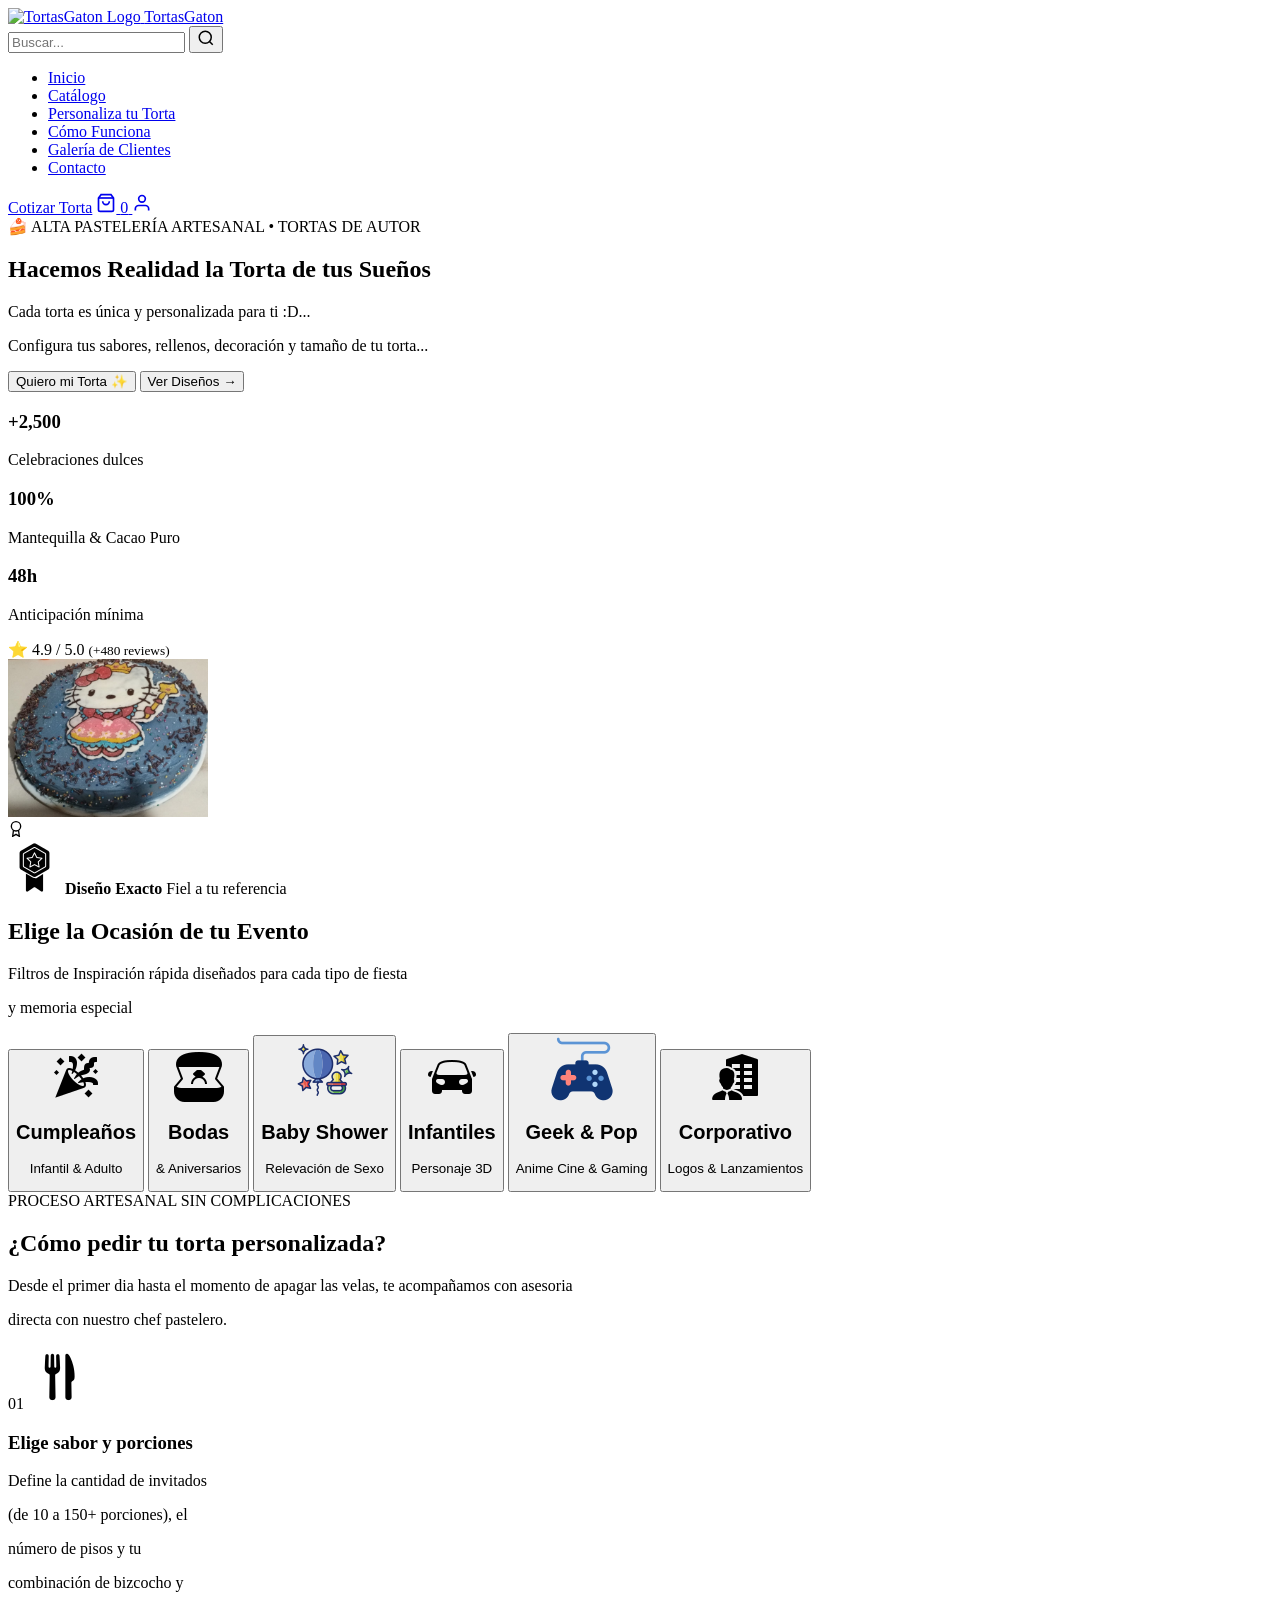
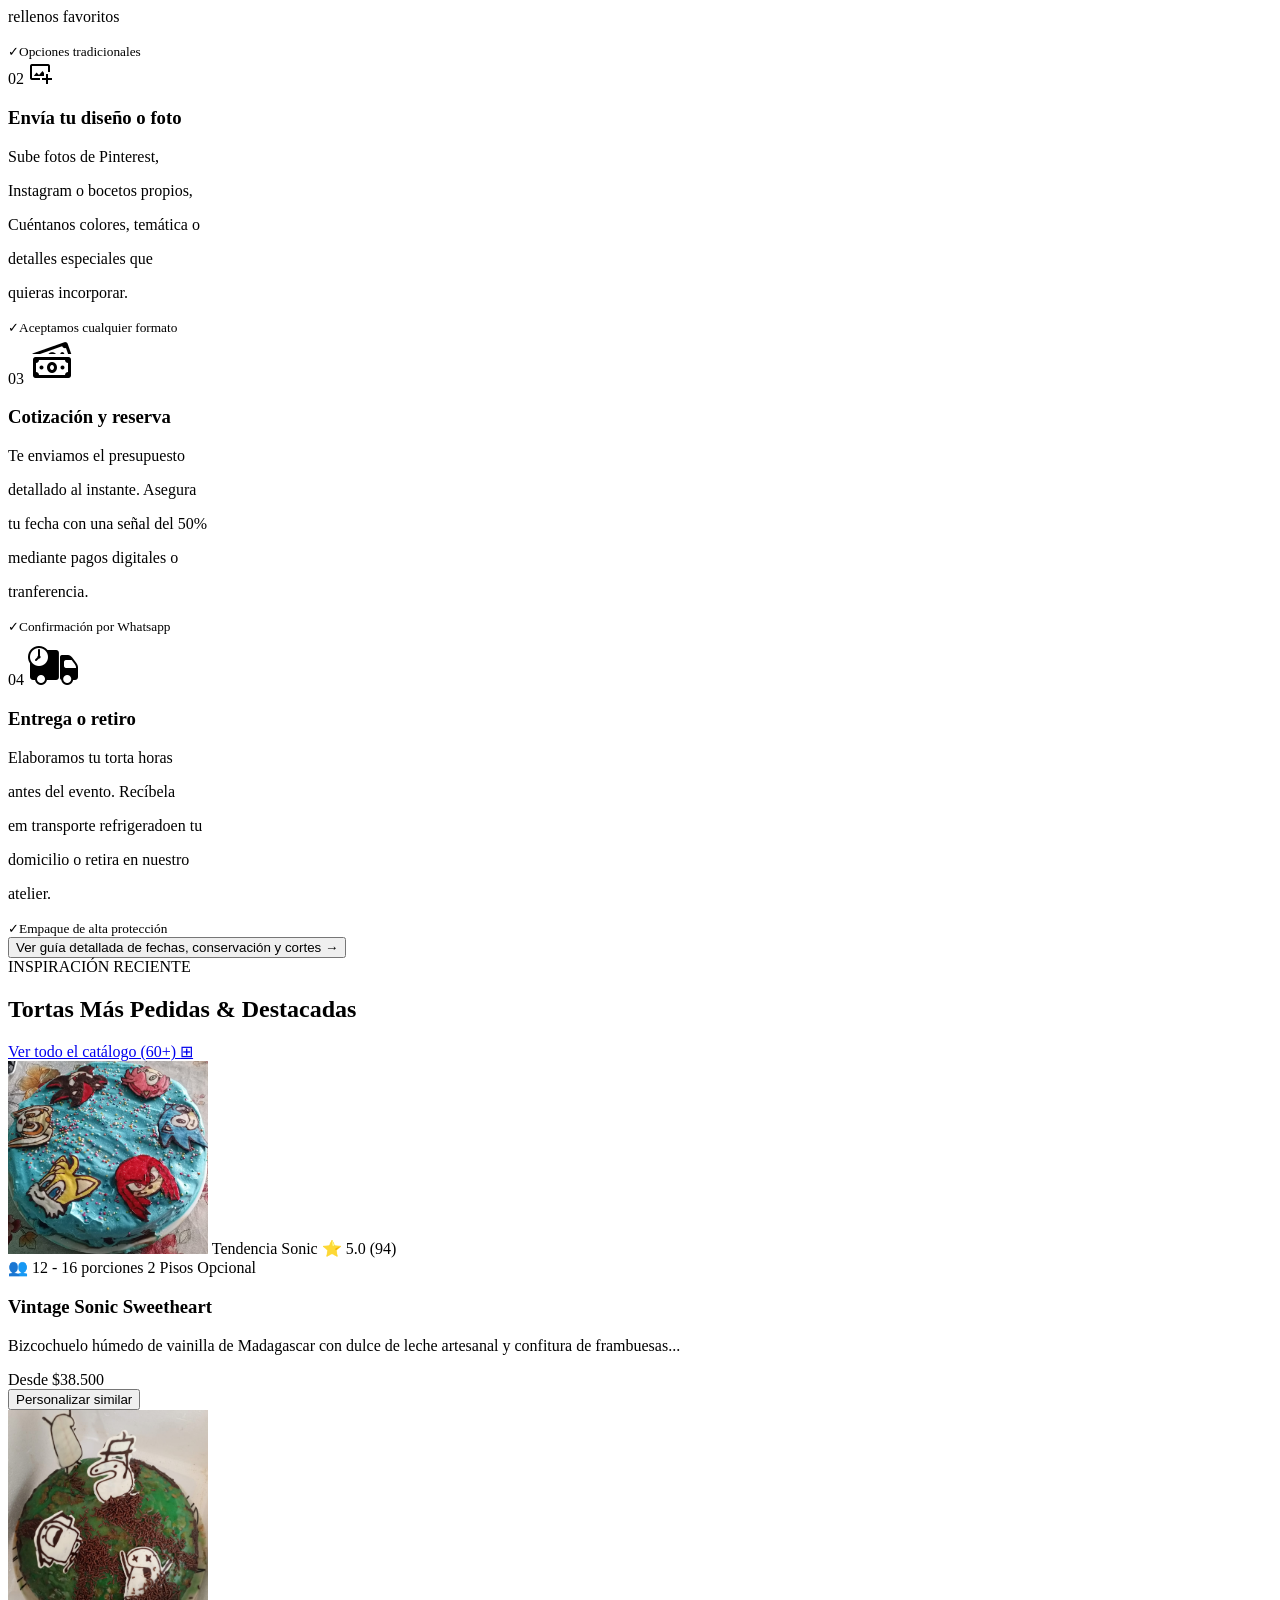
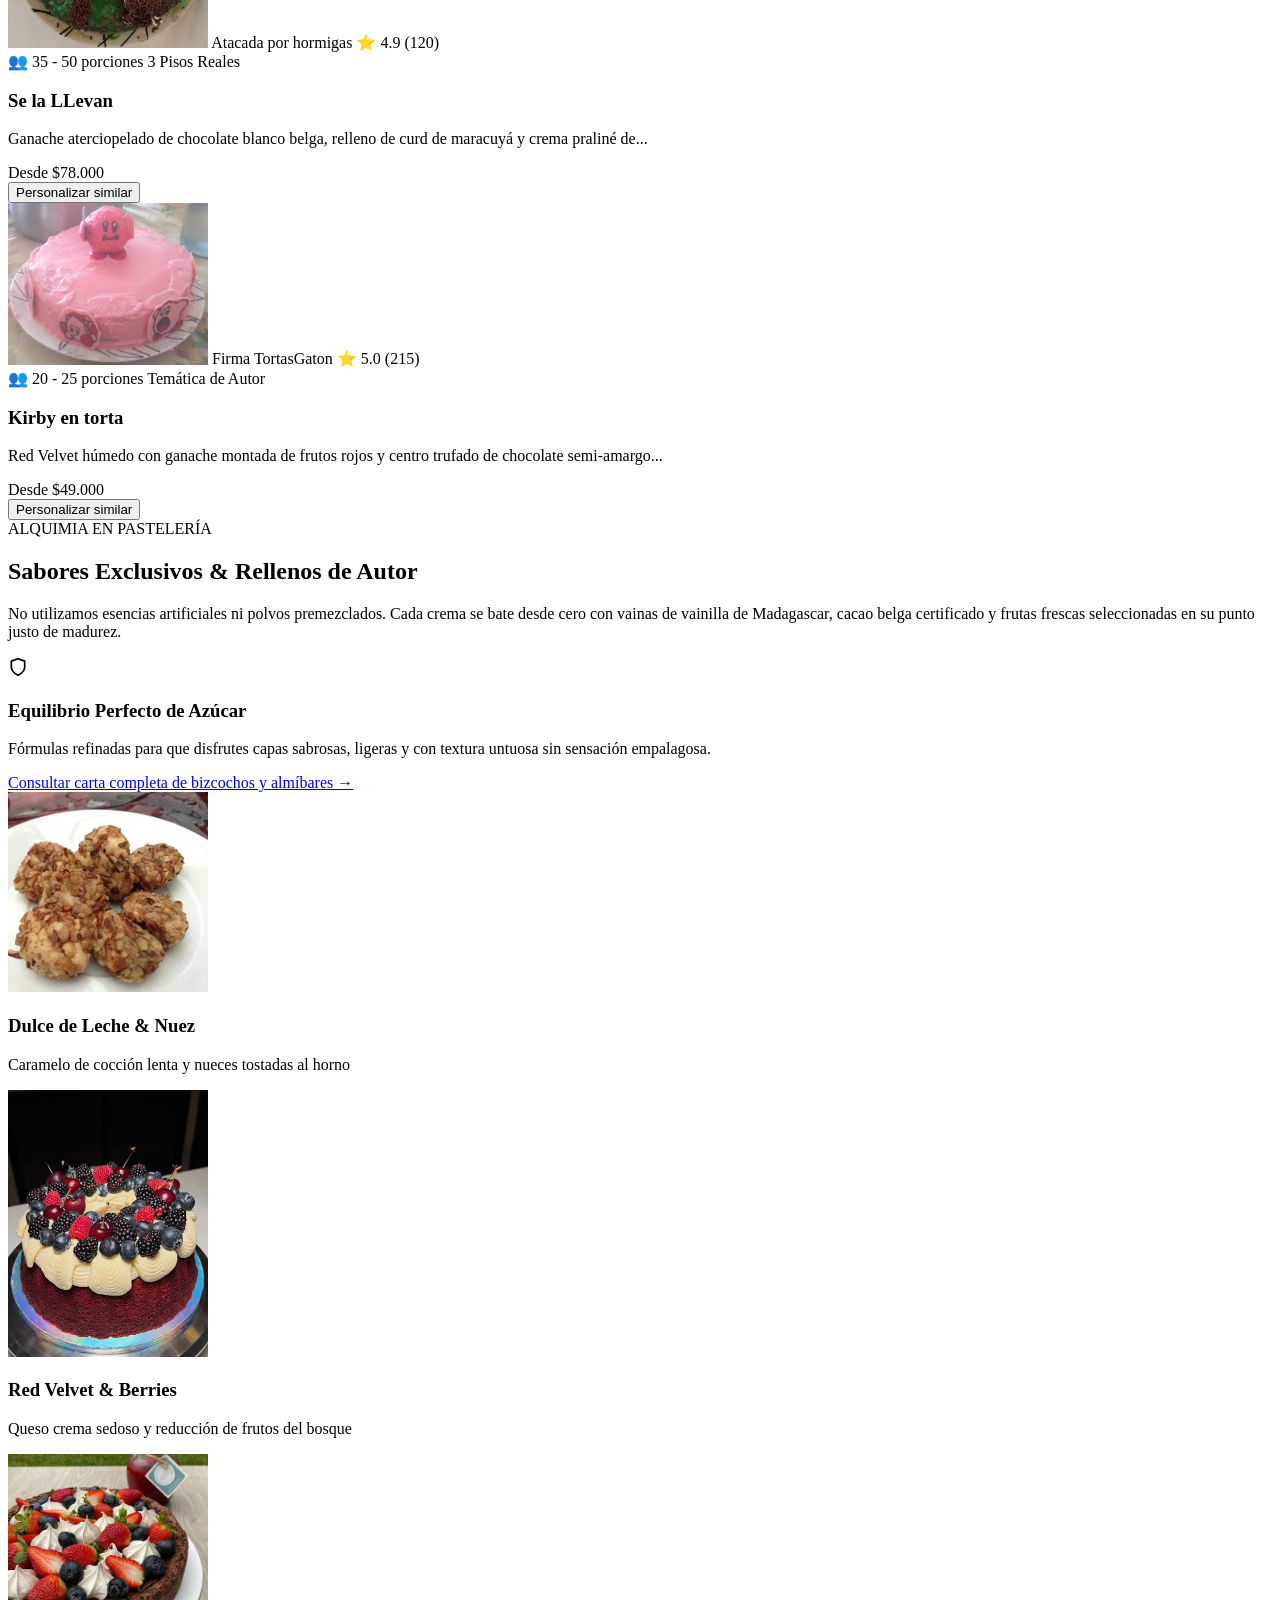
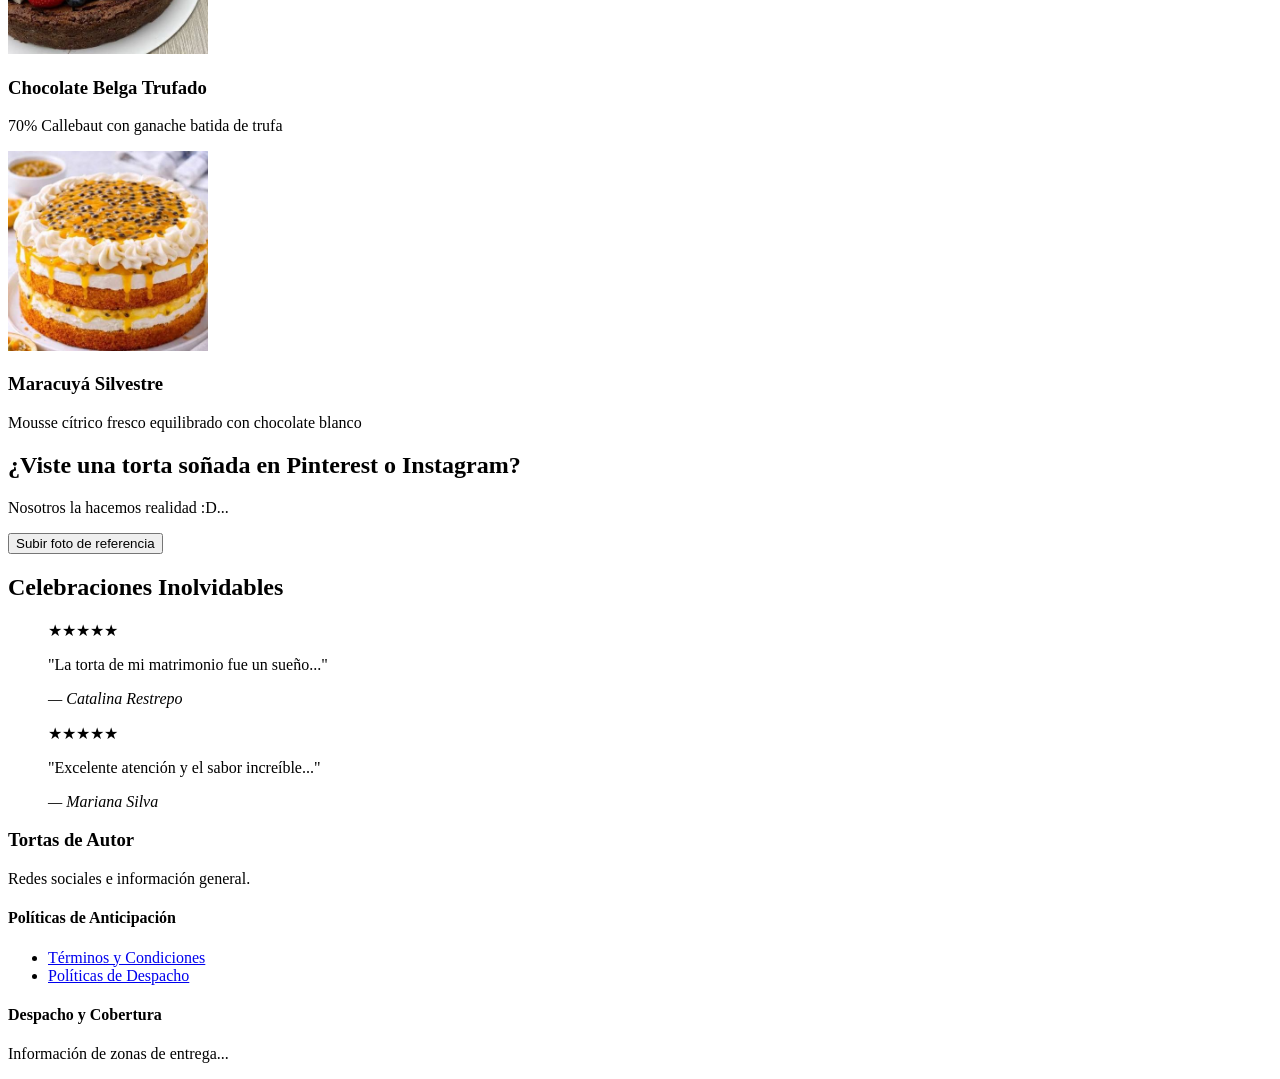
==== html-ccs/index.html @ 92a122ee "Creando carpeta src/assets/images/ y mover imagenes para React" ====
<!DOCTYPE html>
<html lang="es">
<head>
    <meta charset="UTF-8">
    <meta name="viewport" content="width=device-width">
    <title>Tortas de Autor - Landing Page</title>
</head>
<body>

   <!-- 1. BARRA DE NAVEGACIÓN PRINCIPAL -->
<header>
    <nav class="navbar">
        <!-- Logo con imagen y texto -->
        <a href="#" class="logo">
            <img src="logo.png" alt="TortasGaton Logo">
            <span>TortasGaton</span>
        </a>

        <!-- Botón/Campo de búsqueda -->
        <div class="nav-search">
            <form action="/buscar" method="GET">
                <input type="search" name="q" placeholder="Buscar..." aria-label="Buscar">
                <button type="submit" aria-label="Buscar">
                    <svg width="18" height="18" viewBox="0 0 24 24" fill="none" stroke="currentColor" stroke-width="2">
                        <circle cx="11" cy="11" r="8"></circle>
                        <line x1="21" y1="21" x2="16.65" y2="16.65"></line>
                    </svg>
                </button>
            </form>
        </div>

        <!-- Enlaces de navegación -->
        <ul class="nav-links">
            <li><a href="#inicio">Inicio</a></li>
            <li><a href="#catalogo">Catálogo</a></li>
            <li><a href="#Personaliza" class="btn-highlight">Personaliza tu Torta</a></li>
            <li><a href="#funciona">Cómo Funciona</a></li>
            <li><a href="#clientes">Galería de Clientes</a></li>
            <li><a href="#contacto">Contacto</a></li>
        </ul>

        <!-- Acciones a la derecha -->
        <div class="nav-actions">
            <a href="#cotizar" class="btn-primary">Cotizar Torta</a>
            
            <a href="#carrito" class="btn-icon cart-btn" aria-label="Carrito">
                <svg width="20" height="20" viewBox="0 0 24 24" fill="none" stroke="currentColor" stroke-width="2">
                    <path d="M6 2L3 6v14a2 2 0 0 0 2 2h14a2 2 0 0 0 2-2V6l-3-4z"></path>
                    <line x1="3" y1="6" x2="21" y2="6"></line>
                    <path d="M16 10a4 4 0 0 1-8 0"></path>
                </svg>
                <span class="badge">0</span>
            </a>

            <a href="#cuenta" class="btn-icon account-btn" aria-label="Cuenta">
                <svg width="20" height="20" viewBox="0 0 24 24" fill="none" stroke="currentColor" stroke-width="2">
                    <path d="M20 21v-2a4 4 0 0 0-4-4H8a4 4 0 0 0-4 4v2"></path>
                    <circle cx="12" cy="7" r="4"></circle>
                </svg>
            </a>
        </div>
    </nav>
</header>

    <main>
        <!-- 2. SECCIÓN HERO (Presentación principal) -->
        <section id="hero" class="hero-section">
            <div class="hero-content">
                <!-- Etiqueta superior opcional del diseño -->
                <div class="hero-badge">
                    <span>🍰 ALTA PASTELERÍA ARTESANAL • TORTAS DE AUTOR</span>
                </div>
                <h1>Hacemos Realidad la <span>Torta de tus Sueños</span></h1>
                <p>Cada torta es única y personalizada para ti :D...</p>
                <p>Configura tus sabores, rellenos, decoración y tamaño de tu torta...</p>
                <div class="hero-buttons">
                    <button class="btn-primary">Quiero mi Torta ✨</button>
                    <button class="btn-secondary">Ver Diseños →</button>
                </div>
                <div class="hero-stats">
                    <!-- Contenedores para las estadísticas (+3.5k, 100%, 15k) -->  
                    <div class="stat-item">
                        <h3>+2,500</h3>
                        <p>Celebraciones dulces</p>
                    </div>
                    <div class="stat-item">
                        <h3>100%</h3>
                        <p>Mantequilla & Cacao Puro</p>
                    </div>
                    <div class="stat-item">
                        <h3>48h</h3>
                        <p>Anticipación mínima</p>
                    </div>

                </div>
            </div>
            <div class="hero-image">
                <!-- Insignia flotante superior (Calificación) -->
                <div class="floating-badge badge-top">
                    <span>⭐ 4.9 / 5.0 <small>(+480 reviews)</small></span>
                </div>  
                <img src="../src/assets/images/Torta HelloKitty.jpeg" alt="Torta decorada" width="200">
            </div>
            <!-- Insignia flotante inferior -->
            <div class="floating-badge badge-bottom">
                <div class="badge-icon">
                    <svg width="16" height="16" viewBox="0 0 24 24" fill="none" stroke="currentColor" stroke-width="2">
                        <circle cx="12" cy="8" r="7"></circle>
                        <polyline points="8.21 13.89 7 23 12 20 17 23 15.79 13.88"></polyline>
                    </svg>
                </div>
                <div class="badge-text">
                    <img src="[data-uri]" alt="external-Star-Badge-awards-and-badges-vectorslab-glyph-vectorslab-4">
                    <strong>Diseño Exacto</strong>
                    <span>Fiel a tu referencia</span>
                </div>
            </div>
        </section>

        <!-- 3. SECCIÓN: SELECCIÓN DE OCASIÓN (Iconos/Categorías) -->
        <section id="ocasiones" class="grid-section">
            <h2>Elige la Ocasión de tu Evento</h2>
            <p> Filtros de Inspiración rápida diseñados para cada tipo de fiesta</p>
            <p> y memoria especial</p>
            <div class="categories-grid">
                <!-- Botones o tarjetas interactivas -->
                <button class="category-card">
                    <div class="icon-container">
                      <!-- Icono de confeti en SVG -->
                      <img src="[data-uri]" alt="confetti">
                    </div>
                    <h2 class="title">Cumpleaños</h2>
                    <p class="subtitle">Infantil & Adulto</p>
                </button>

                <button class="category-card">
                    <div class="icon-container">
                      <!-- Icono de anillo en SVG -->
                      <img src="[data-uri]" alt="engagement-ring">
                    </div>
                    <h2 class="title">Bodas</h2>
                    <p class="subtitle">& Aniversarios</p>
                </button>

                <button class="category-card">
                    <div class="icon-container">
                      <!-- Icono de Baby Shower en SVG -->
                   <img src="[data-uri]" alt="external-baby-shower-babies-and-maternity-flaticons-lineal-color-flat-icons">
                    </div>
                    <h2 class="title">Baby Shower</h2>
                    <p class="subtitle">Relevación de Sexo</p>
                </button>

                <button class="category-card">
                    <div class="icon-container">
                      <!-- Icono de Automovil en SVG -->
                      <img src="[data-uri]" alt="car">
                    </div>
                    <h2 class="title">Infantiles</h2>
                    <p class="subtitle">Personaje 3D</p>
                  </button>

                  <button class="category-card">
                    <div class="icon-container">
                      <!-- Icono de contral en SVG -->
                     <img src="[data-uri]" alt="external-game-pad-hotel-and-services-gradient-design-circle">
                    </div>
                    <h2 class="title">Geek & Pop</h2>
                    <p class="subtitle">Anime Cine & Gaming</p>
                  </button>
                  
                  <button class="category-card">
                    <div class="icon-container">
                      <!-- Icono de corporativo en SVG -->
                      <img src="[data-uri]" alt="permanent-job">
                    </div>
                    <h2 class="title">Corporativo</h2>
                    <p class="subtitle">Logos & Lanzamientos</p>
                  </button>
            </div>
        </section>

        <!-- 4. SECCIÓN: PASOS / PROCESO DE COMPRA -->
        <section id="proceso" class="steps-section">
            <header>
                <span class="subtitle">PROCESO ARTESANAL SIN COMPLICACIONES</span>
                <h2>¿Cómo pedir tu torta personalizada?</h2>
                <p> Desde el primer dia hasta el momento de apagar las velas, te acompañamos con asesoria </p>
                <p> directa con nuestro chef pastelero.</p>
            </header>
            
            <div class="steps-container">
                <article class="step-card">
                    <span>01</span>
                    <img src="[data-uri]" alt="cutlery">
                    <h3>Elige sabor y porciones</h3>
                    <p>Define la cantidad de invitados</p>
                    <p>(de 10 a 150+ porciones), el</p>
                    <p>número de pisos y tu</p>
                    <p>combinación de bizcocho y</p>
                    <p>rellenos favoritos</p>
                    <footer> <small>✓Opciones tradicionales</small>  </footer>

                </article>
                    <article class="step-card">
                        <span>02</span>
                        <img src="[data-uri]" alt="add-image">
                        <h3>Envía tu diseño o foto</h3>
                        <p>Sube fotos de Pinterest,</p>
                        <p>Instagram o bocetos propios,</p>
                        <p>Cuéntanos colores, temática o</p>
                        <p>detalles especiales que</p>
                        <p>quieras incorporar.</p>
                        <footer> <small>✓Aceptamos cualquier formato</small>  </footer>
                    </article>
                </article>
                <article class="step-card">
                    <span>03</span>
                    <img src="[data-uri]" alt="banknotes">
                    <h3>Cotización y reserva</h3>
                    <p>Te enviamos el presupuesto</p>
                    <p>detallado al instante. Asegura</p>
                    <p>tu fecha con una señal del 50%</p>
                    <p>mediante pagos digitales o</p>
                    <p>tranferencia.</p>
                    <footer> <small>✓Confirmación por Whatsapp</small>  </footer>
                </article>
                <article class="step-card">
                    <span>04</span>
                    <img src="[data-uri]" alt="deliver-food">
                    <h3>Entrega o retiro</h3>
                    <p>Elaboramos tu torta horas</p>
                    <p>antes del evento. Recíbela</p>
                    <p>em transporte refrigeradoen tu</p>
                    <p> domicilio o retira en nuestro </p>
                    <p>atelier.</p>
                    <footer> <small>✓Empaque de alta protección</small>  </footer>
                </article>
            </div>
        </section>
        <footer><button class="btn-secondary">Ver guía detallada de fechas, conservación y cortes →</button> </footer>
        <!-- 5. SECCIÓN: PRODUCTOS DESTACADOS (Catálogo de Tortas) -->
<section id="destacados" class="products-section">
    <div class="section-header">
        <div>
            <span class="subtitle">INSPIRACIÓN RECIENTE</span>
            <h2>Tortas Más Pedidas & Destacadas</h2>
        </div>
        <a href="#catalogo" class="btn-secondary-link">Ver todo el catálogo (60+) <span>⊞</span></a>
    </div>

    <div class="products-grid">
        <!-- Tarjeta de Producto 1 -->
        <article class="product-card">
            <div class="product-image-container">
                <img src="../src/assets/images/Torta Sonic.jpeg" alt="Sonic torta" width="200">
                <span class="tag-badge">Tendencia Sonic</span>
                <span class="rating-badge">⭐ 5.0 (94)</span>
            </div>
            
            <div class="product-info">
                <div class="product-meta">
                    <span class="portions">👥 12 - 16 porciones</span>
                    <span class="feature">2 Pisos Opcional</span>
                </div>
                
                <h3>Vintage Sonic Sweetheart</h3>
                <p>Bizcochuelo húmedo de vainilla de Madagascar con dulce de leche artesanal y confitura de frambuesas...</p>
                
                <div class="product-footer">
                    <div class="price-box">
                        <span class="price-label">Desde</span>
                        <span class="price-amount">$38.500</span>
                    </div>
                    <button class="btn-product">Personalizar similar</button>
                </div>
            </div>
        </article>

        <!-- Tarjeta de Producto 2 -->
        <article class="product-card">
            <div class="product-image-container">
                <img src="../src/assets/images/Tortahormiga.jpeg" alt="Hormiga torta " width="200">
                <span class="tag-badge">Atacada por hormigas</span>
                <span class="rating-badge">⭐ 4.9 (120)</span>
            </div>
            
            <div class="product-info">
                <div class="product-meta">
                    <span class="portions">👥 35 - 50 porciones</span>
                    <span class="feature">3 Pisos Reales</span>
                </div>
                
                <h3>Se la LLevan</h3>
                <p>Ganache aterciopelado de chocolate blanco belga, relleno de curd de maracuyá y crema praliné de...</p>
                
                <div class="product-footer">
                    <div class="price-box">
                        <span class="price-label">Desde</span>
                        <span class="price-amount">$78.000</span>
                    </div>
                    <button class="btn-product">Personalizar similar</button>
                </div>
            </div>
        </article>

        <!-- Tarjeta de Producto 3 -->
        <article class="product-card">
            <div class="product-image-container">
                <img src="../src/assets/images/Torta Kirby.jpeg" alt="Kirby torta" width="200">
                <span class="tag-badge brand-tag">Firma TortasGaton</span>
                <span class="rating-badge">⭐ 5.0 (215)</span>
            </div>
            
            <div class="product-info">
                <div class="product-meta">
                    <span class="portions">👥 20 - 25 porciones</span>
                    <span class="feature">Temática de Autor</span>
                </div>
                
                <h3>Kirby en torta</h3>
                <p>Red Velvet húmedo con ganache montada de frutos rojos y centro trufado de chocolate semi-amargo...</p>
                
                <div class="product-footer">
                    <div class="price-box">
                        <span class="price-label">Desde</span>
                        <span class="price-amount">$49.000</span>
                    </div>
                    <button class="btn-product">Personalizar similar</button>
                </div>
            </div>
        </article>
    </div>
</section>

       <!-- 6. SECCIÓN: SABORES Y RELLENOS -->
    <section id="sabores" class="flavors-section">
        <div class="flavors-container">
            <!-- Columna Izquierda: Información y destacados -->
            <div class="flavors-info">
                <span class="subtitle">ALQUIMIA EN PASTELERÍA</span>
                <h2>Sabores Exclusivos & Rellenos de Autor</h2>
                
                <p>No utilizamos esencias artificiales ni polvos premezclados. Cada crema se bate desde cero con vainas de vainilla de Madagascar, cacao belga certificado y frutas frescas seleccionadas en su punto justo de madurez.</p>
                
                <!-- Caja destacada de Equilibrio -->
                <div class="flavor-feature-box">
                    <div class="feature-icon">
                        <svg width="20" height="20" viewBox="0 0 24 24" fill="none" stroke="currentColor" stroke-width="2">
                            <path d="M12 22s8-4 8-10V5l-8-3-8 3v7c0 6 8 10 8 10z"></path>
                            polyline points="9 12 11 14 15 10"></polyline>
                        </svg>
                    </div>
                    <div class="feature-text">
                        <h3>Equilibrio Perfecto de Azúcar</h3>
                        <p>Fórmulas refinadas para que disfrutes capas sabrosas, ligeras y con textura untuosa sin sensación empalagosa.</p>
                    </div>
                </div>

                <a href="#carta-completa" class="flavors-link">Consultar carta completa de bizcochos y almíbares &rarr;</a>
            </div>

            <!-- Columna Derecha: Cuadrícula de Sabores -->
            <div class="flavors-grid">
                <!-- Sabor 1 -->
                <article class="flavor-card">
                    <div class="flavor-img">
                        <img src="../src/assets/images/Dulce Leche y nuez.webp" alt="Dulce de Leche & Nuez" width="200">
                    </div>
                    <div class="flavor-details">
                        <h3>Dulce de Leche & Nuez</h3>
                        <p>Caramelo de cocción lenta y nueces tostadas al horno</p>
                    </div>
                </article>

                <!-- Sabor 2 -->
                <article class="flavor-card">
                    <div class="flavor-img">
                        <img src="../src/assets/images/Red velvet & Berries.jpg" alt="Red Velvet & Berries" width="200">
                    </div>
                    <div class="flavor-details">
                        <h3>Red Velvet & Berries</h3>
                        <p>Queso crema sedoso y reducción de frutos del bosque</p>
                    </div>
                </article>

                <!-- Sabor 3 -->
                <article class="flavor-card">
                    <div class="flavor-img">
                        <img src="../src/assets/images/Chocolate Belga Trufado.jpg" alt="Chocolate Belga Trufado" width="200">
                    </div>
                    <div class="flavor-details">
                        <h3>Chocolate Belga Trufado</h3>
                        <p>70% Callebaut con ganache batida de trufa</p>
                    </div>
                </article>

                <!-- Sabor 4 -->
                <article class="flavor-card">
                    <div class="flavor-img">
                        <img src="../src/assets/images/Maracuyá Silvestre.jpg" alt="Maracuyá Silvestre" width="200">
                    </div>
                    <div class="flavor-details">
                        <h3>Maracuyá Silvestre</h3>
                        <p>Mousse cítrico fresco equilibrado con chocolate blanco</p>
                    </div>
                </article>
            </div>
        </div>
    </section>

        <!-- 7. SECCIÓN DE INSPIRACIÓN (Banner Pinterest/Instagram) -->
        <section id="inspiracion" class="banner-inspiration">
            <div class="banner-content">
                <h2>¿Viste una torta soñada en Pinterest o Instagram?</h2>
                <p>Nosotros la hacemos realidad :D...</p>
                <button class="btn-upload">Subir foto de referencia</button>
            </div>
        </section>

        <!-- 8. SECCIÓN: TESTIMONIOS (Reseñas de Clientes) -->
        <section id="testimonios" class="testimonials-section">
            <h2>Celebraciones Inolvidables</h2>
            <div class="testimonials-container">
                <!-- Reseña 1 -->
                <blockquote class="testimonial-card">
                    <div class="rating">★★★★★</div>
                    <p>"La torta de mi matrimonio fue un sueño..."</p>
                    <cite>— Catalina Restrepo</cite>
                </blockquote>
                <!-- Reseña 2 -->
                <blockquote class="testimonial-card">
                    <div class="rating">★★★★★</div>
                    <p>"Excelente atención y el sabor increíble..."</p>
                    <cite>— Mariana Silva</cite>
                </blockquote>
            </div>
        </section>
    </main>

    <!-- 9. PIE DE PÁGINA (Footer) -->
    <footer>
        <div class="footer-container">
            <div class="footer-brand">
                <h3>Tortas de Autor</h3>
                <p>Redes sociales e información general.</p>
            </div>
            <div class="footer-links">
                <h4>Políticas de Anticipación</h4>
                <ul>
                    <li><a href="#">Términos y Condiciones</a></li>
                    <li><a href="#">Políticas de Despacho</a></li>
                </ul>
            </div>
            <div class="footer-info">
                <h4>Despacho y Cobertura</h4>
                <p>Información de zonas de entrega...</p>
            </div>
        </div>
    </footer>

</body>
</html>
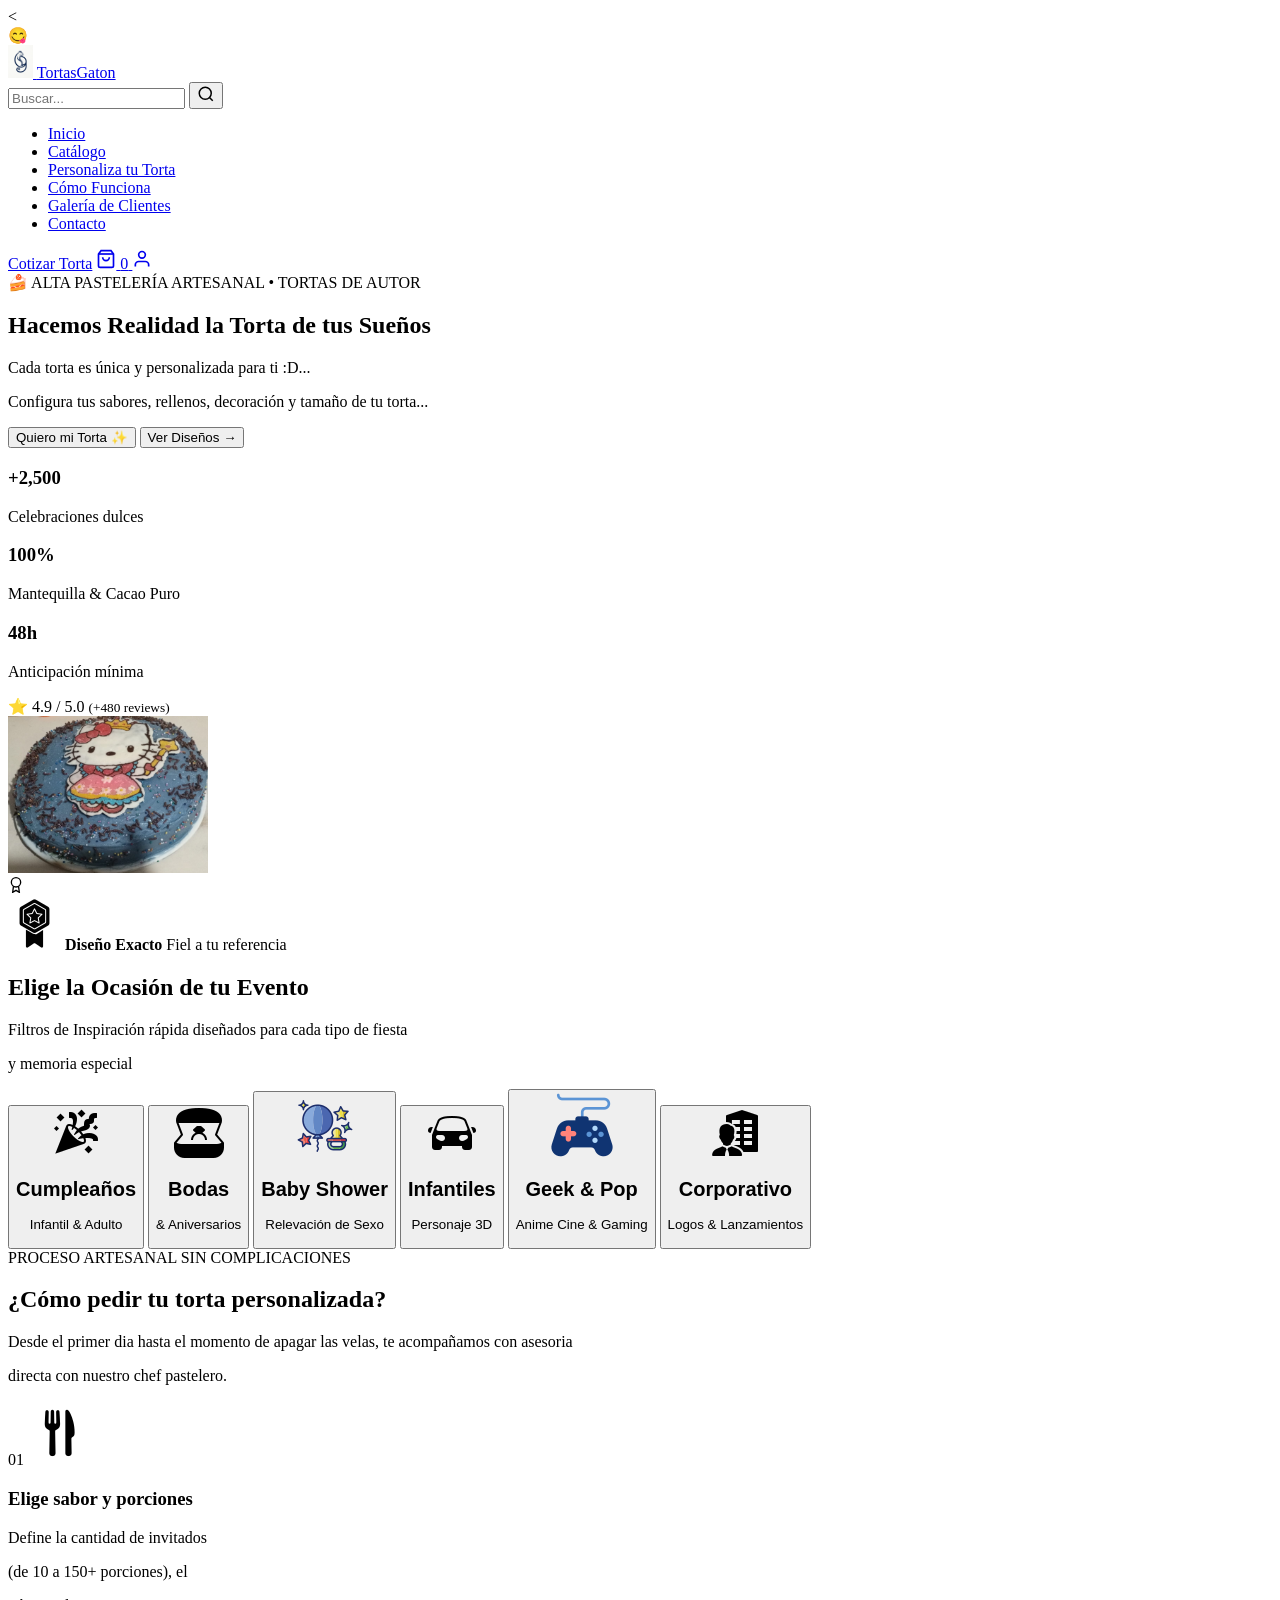
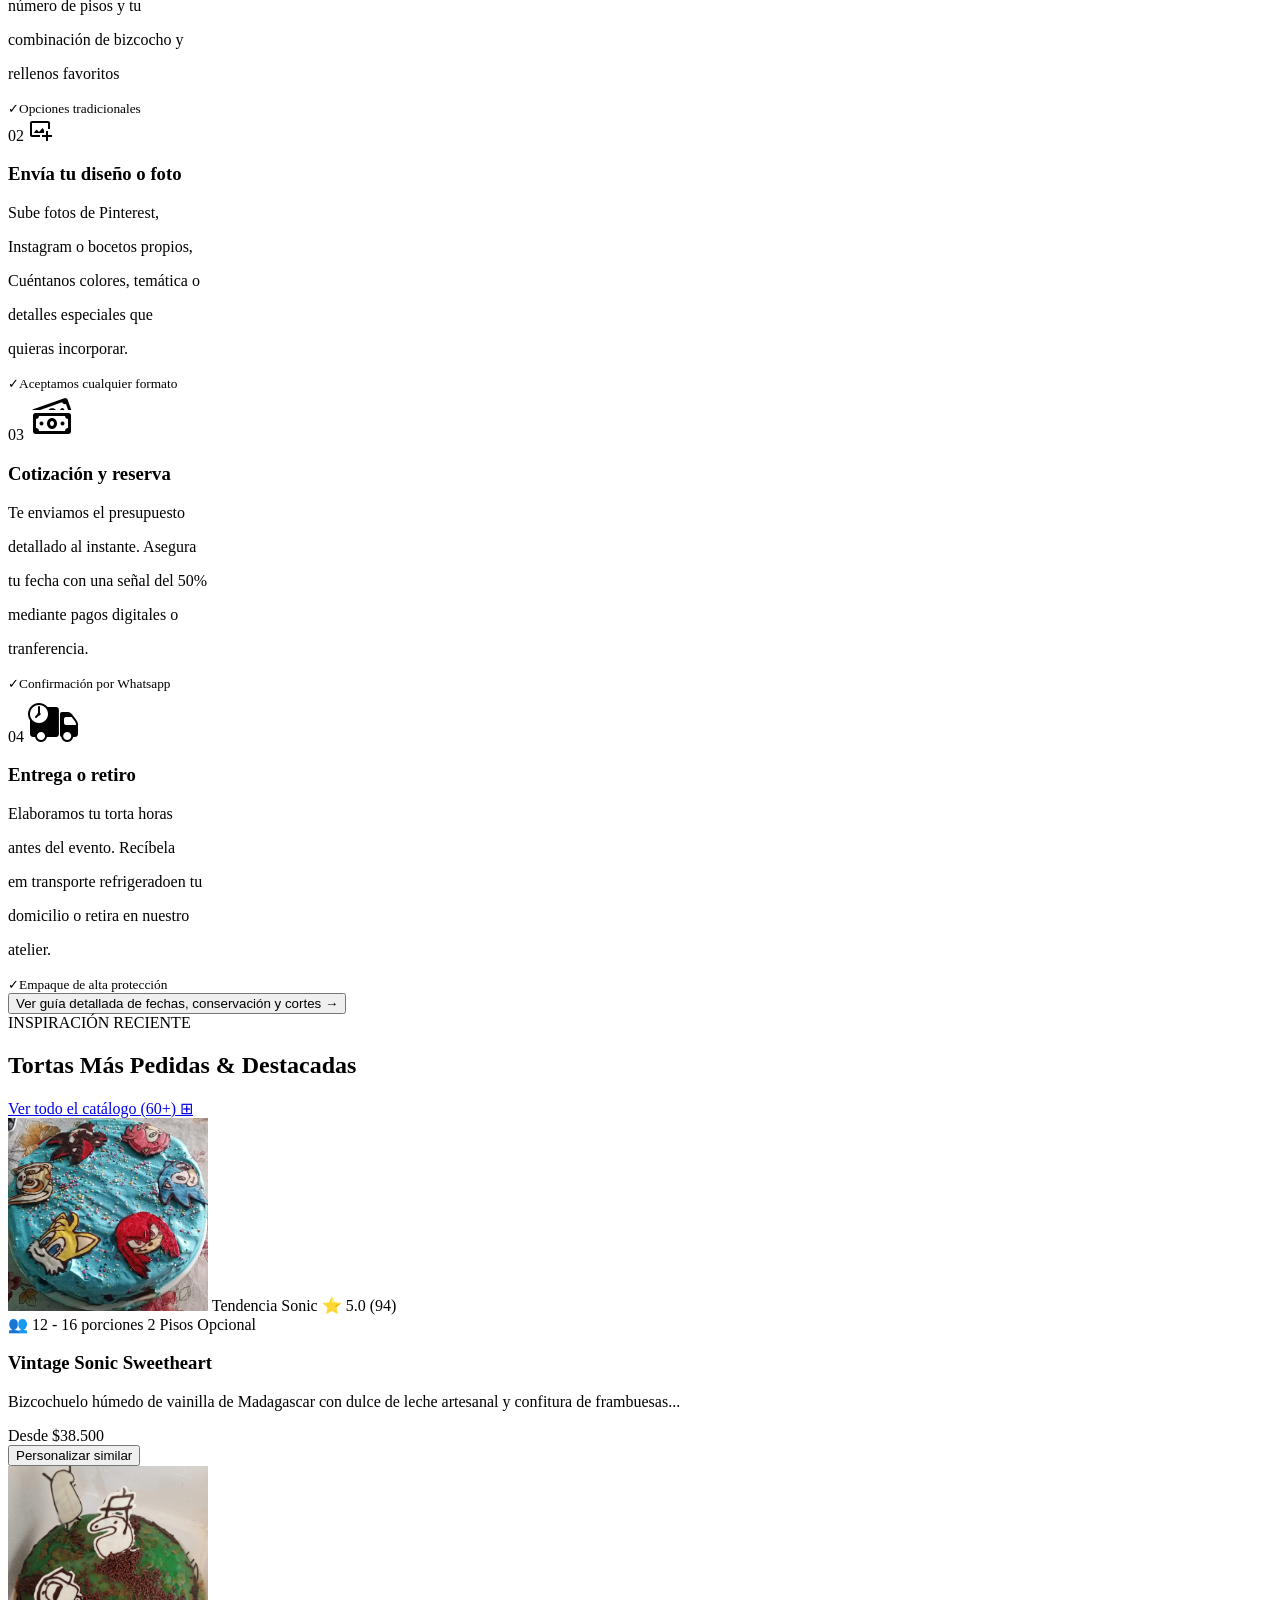
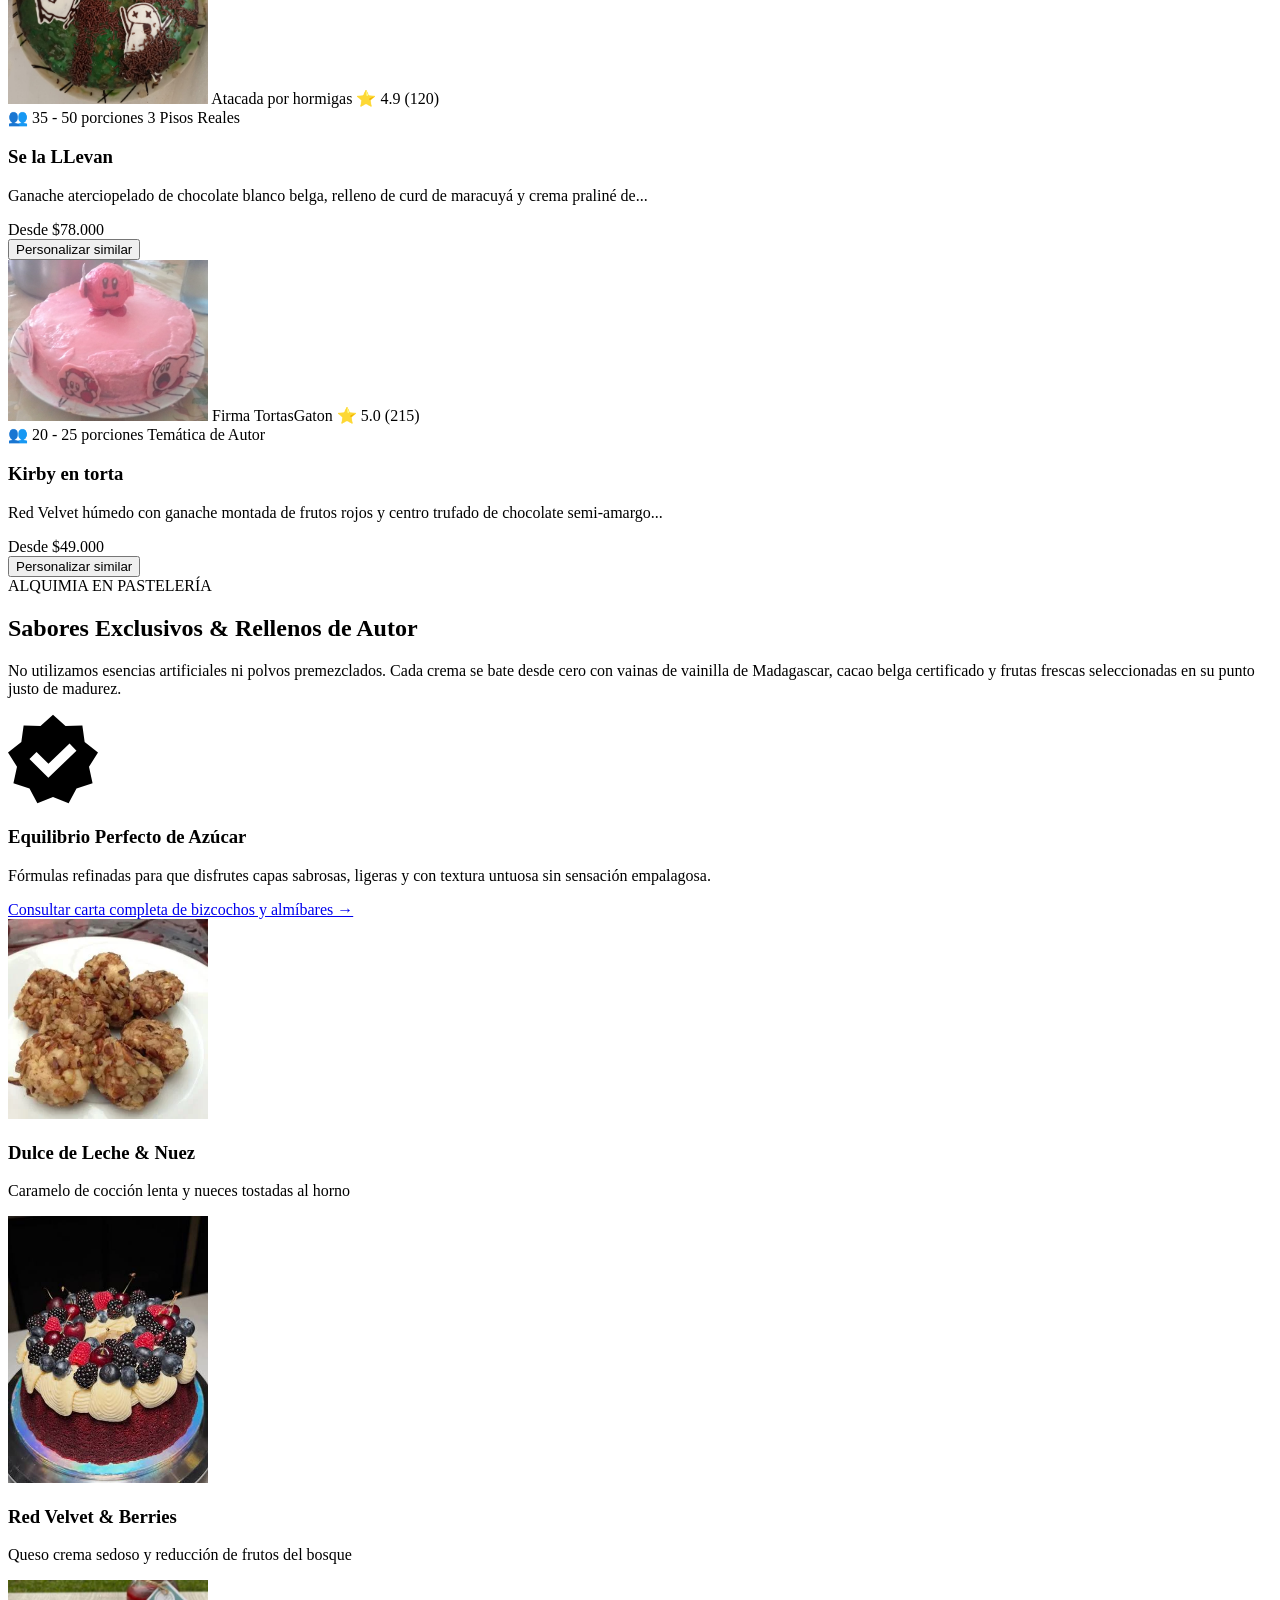
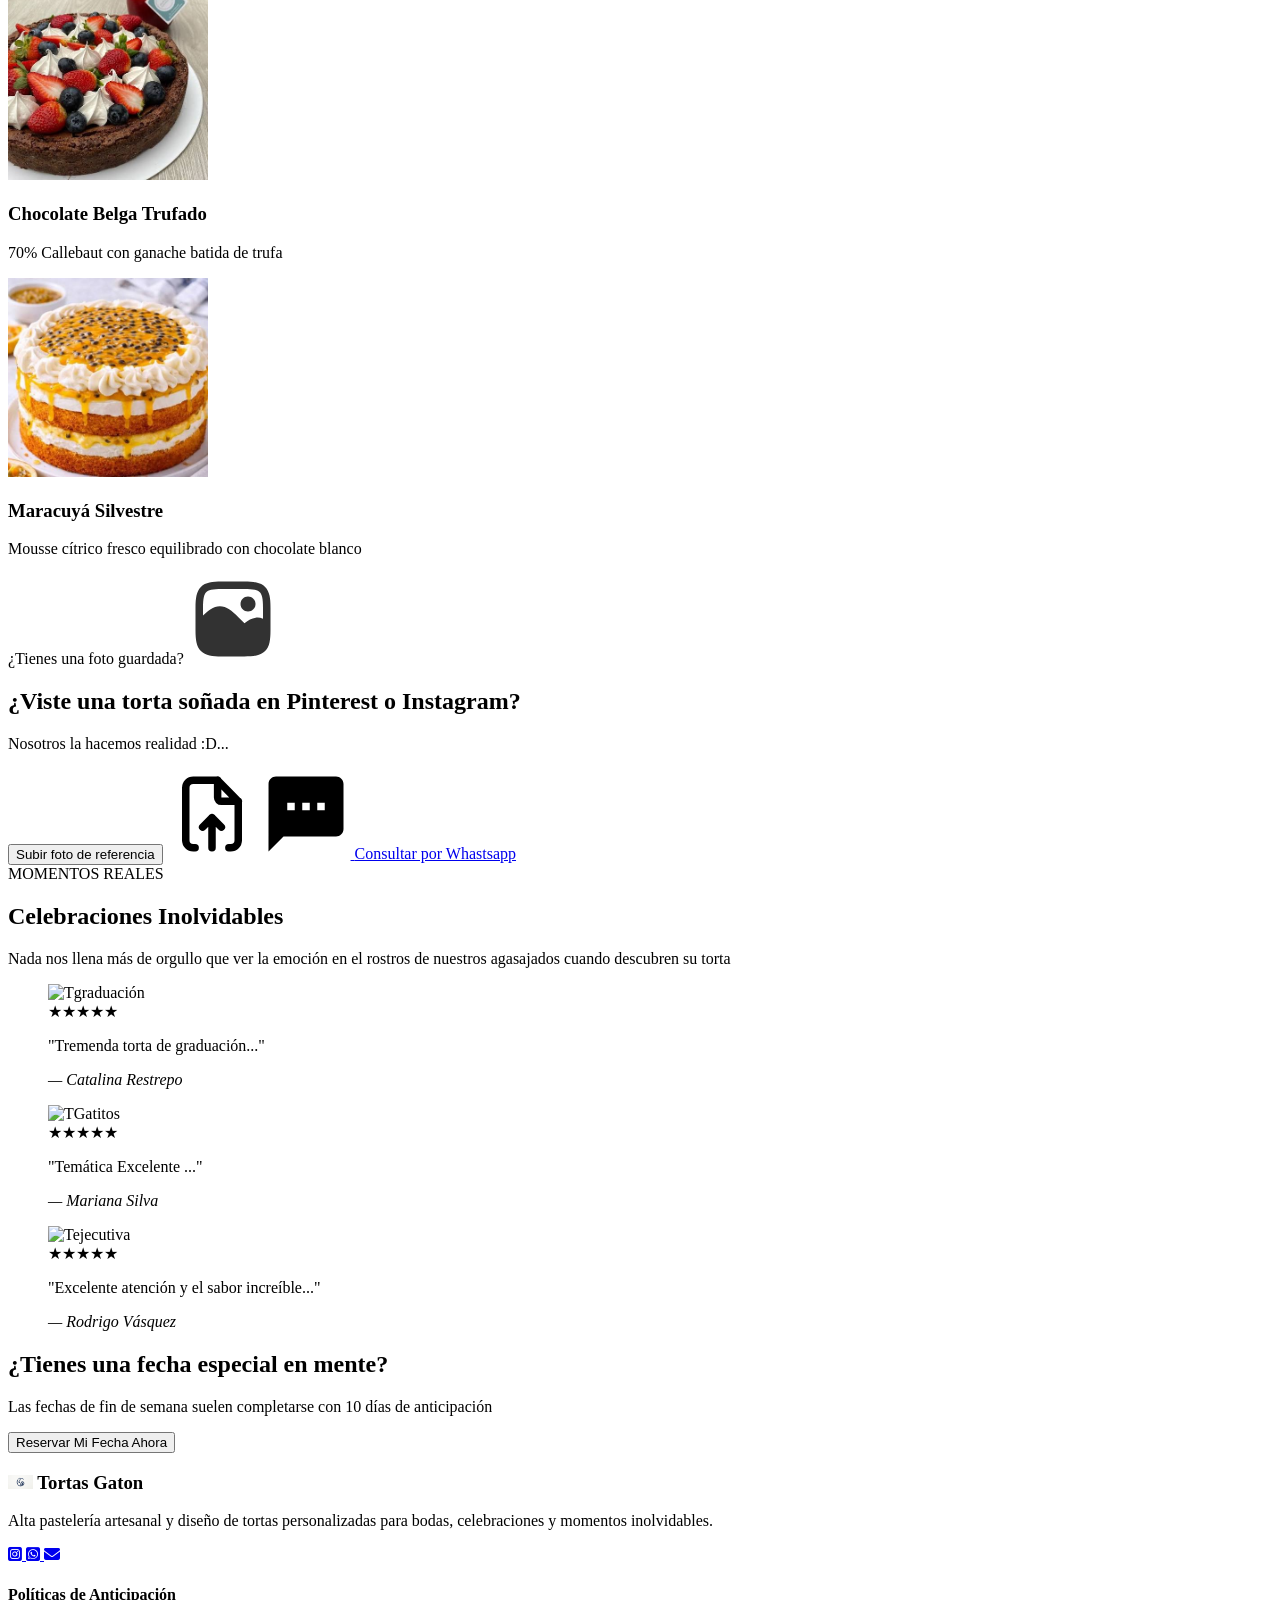
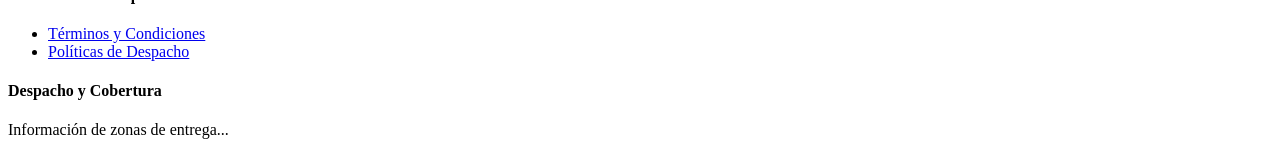
==== commit dc7a5d17: "Add Tortas Gaton branding and testimonials Se añade el logotipo y las imágenes de pasteles, actualiz" ====
--- a/html-ccs/index.html
+++ b/html-ccs/index.html
@@ -1,18 +1,29 @@
 <!DOCTYPE html>
 <html lang="es">
 <head>
+    <title>Tortas Gaton</title>
+    <link rel="icon" type="image/png" href="../src/assets/images/Logo Gaton V2.png">
     <meta charset="UTF-8">
     <meta name="viewport" content="width=device-width">
-    <title>Tortas de Autor - Landing Page</title>
+    <meta name="robots" content="index, follow">
+    <meta name= "theme-color" content="#09f">
+    <meta name="description" content="La Torta que quieras te la tengo y si no te la fabrico 😋">
+    <!-- Inicio OPEN GRAPH -->
+
+
+    <!-- Fin OPEN GRAPH -->
+    <!-- Inicio iconos del footer -->
+    <<link rel="stylesheet" href="https://cdnjs.cloudflare.com/ajax/libs/font-awesome/6.5.2/css/all.min.css" />
+    <!-- Fin iconos del footer -->
 </head>
 <body>
 
    <!-- 1. BARRA DE NAVEGACIÓN PRINCIPAL -->
-<header>
+<header>😋
     <nav class="navbar">
         <!-- Logo con imagen y texto -->
         <a href="#" class="logo">
-            <img src="logo.png" alt="TortasGaton Logo">
+            <img src="../src/assets/images/Logo Gaton V1.png" alt="TortasGaton Logo" width="25">
             <span>TortasGaton</span>
         </a>
 
@@ -346,15 +357,13 @@
                 <!-- Caja destacada de Equilibrio -->
                 <div class="flavor-feature-box">
                     <div class="feature-icon">
-                        <svg width="20" height="20" viewBox="0 0 24 24" fill="none" stroke="currentColor" stroke-width="2">
-                            <path d="M12 22s8-4 8-10V5l-8-3-8 3v7c0 6 8 10 8 10z"></path>
-                            polyline points="9 12 11 14 15 10"></polyline>
-                        </svg>
+                       <svg fill="#000000" width="90px" height="90px" viewBox="0 0 1920 1920" xmlns="http://www.w3.org/2000/svg"><g id="SVGRepo_bgCarrier" stroke-width="0"></g><g id="SVGRepo_tracerCarrier" stroke-linecap="round" stroke-linejoin="round"></g><g id="SVGRepo_iconCarrier"> <path d="M960 15 693.227 257.027 333.44 243.053 284.693 599.96 0 820.547l192 304.64-76.267 352 342.934 109.973 167.893 318.613L960 1769.56l333.44 136.213 167.893-318.613 342.934-109.973-76.267-352 192-304.64-284.693-220.587-48.747-356.907-359.893 13.974L960 15Zm352.747 616.427 147.84 153.813-600 577.28-402.774-402.773L608.64 808.92l254.933 254.827 449.174-432.32Z" fill-rule="evenodd"></path> </g></svg>
                     </div>
                     <div class="feature-text">
                         <h3>Equilibrio Perfecto de Azúcar</h3>
                         <p>Fórmulas refinadas para que disfrutes capas sabrosas, ligeras y con textura untuosa sin sensación empalagosa.</p>
                     </div>
+
                 </div>
 
                 <a href="#carta-completa" class="flavors-link">Consultar carta completa de bizcochos y almíbares &rarr;</a>
@@ -412,38 +421,83 @@
         <!-- 7. SECCIÓN DE INSPIRACIÓN (Banner Pinterest/Instagram) -->
         <section id="inspiracion" class="banner-inspiration">
             <div class="banner-content">
+                <span class="tag-badge brand-tag">¿Tienes una foto guardada?
+                    <svg width="90px" height="90px" viewBox="0 0 24 24" fill="none" xmlns="http://www.w3.org/2000/svg"><g id="SVGRepo_bgCarrier" stroke-width="0"></g><g id="SVGRepo_tracerCarrier" stroke-linecap="round" stroke-linejoin="round"></g><g id="SVGRepo_iconCarrier"> <rect width="24" height="24" fill="white"></rect> <path fill-rule="evenodd" clip-rule="evenodd" d="M22 13.6477V8.976C22 7.72287 21.9342 6.64762 21.7345 5.74915C21.5323 4.83933 21.1798 4.05065 20.5646 3.43543C19.9494 2.82021 19.1607 2.46772 18.2508 2.26552C17.3524 2.06584 16.2771 2 15.024 2H8.976C7.72287 2 6.64762 2.06584 5.74915 2.26552C4.83933 2.46772 4.05065 2.82021 3.43543 3.43543C2.82021 4.05065 2.46772 4.83933 2.26552 5.74915C2.06584 6.64762 2 7.72287 2 8.976V15.024C2 16.2771 2.06584 17.3524 2.26552 18.2508C2.46772 19.1607 2.82021 19.9494 3.43543 20.5646C4.05065 21.1798 4.83933 21.5323 5.74915 21.7345C6.64762 21.9342 7.72287 22 8.976 22H15.024C16.2771 22 17.3524 21.9342 18.2508 21.7345C19.1607 21.5323 19.9494 21.1798 20.5646 20.5646C21.1798 19.9494 21.5323 19.1607 21.7345 18.2508C21.9342 17.3524 22 16.2771 22 15.024V13.6942C22.0004 13.6787 22.0004 13.6632 22 13.6477ZM4.21788 6.18305C4.066 6.86645 4 7.76851 4 8.976V11.096C4.71987 10.4038 5.39001 9.83748 6.03895 9.42453C6.82527 8.92417 7.6322 8.61574 8.50225 8.61574C9.3723 8.61574 10.1792 8.92417 10.9656 9.42453C11.7421 9.91865 12.5489 10.6324 13.435 11.5185L15.0603 13.1438C16.0436 12.3332 17.0078 11.7735 18.0456 11.6442C18.7292 11.559 19.3739 11.6673 20 11.9198V8.976C20 7.76851 19.934 6.86645 19.7821 6.18305C19.6328 5.51101 19.414 5.11327 19.1504 4.84964C18.8867 4.58602 18.489 4.36724 17.8169 4.21788C17.1336 4.066 16.2315 4 15.024 4H8.976C7.76851 4 6.86645 4.066 6.18305 4.21788C5.51101 4.36724 5.11327 4.58602 4.84964 4.84964C4.58602 5.11327 4.36724 5.51101 4.21788 6.18305Z" fill="#323232"></path> <path fill-rule="evenodd" clip-rule="evenodd" d="M14 8C14 6.89543 14.8954 6 16 6C17.1046 6 18 6.89543 18 8C18 9.10457 17.1046 10 16 10C14.8954 10 14 9.10457 14 8Z" fill="#323232"></path> </g></svg>
+                </span>
                 <h2>¿Viste una torta soñada en Pinterest o Instagram?</h2>
                 <p>Nosotros la hacemos realidad :D...</p>
-                <button class="btn-upload">Subir foto de referencia</button>
+
+
+                <button class="btn-upload"> Subir foto de referencia</button>
+                <svg width="90px" height="90px" viewBox="0 0 24 24" fill="none" xmlns="http://www.w3.org/2000/svg"><g id="SVGRepo_bgCarrier" stroke-width="0"></g><g id="SVGRepo_tracerCarrier" stroke-linecap="round" stroke-linejoin="round"></g><g id="SVGRepo_iconCarrier"> <path d="M13.5 3H12H7C5.89543 3 5 3.89543 5 5V19C5 20.1046 5.89543 21 7 21H7.5M13.5 3L19 8.625M13.5 3V7.625C13.5 8.17728 13.9477 8.625 14.5 8.625H19M19 8.625V9.75V12V19C19 20.1046 18.1046 21 17 21H16.5" stroke="#000000" stroke-width="2" stroke-linecap="round" stroke-linejoin="round"></path> <path d="M12 21L12 13M12 13L14.5 15.5M12 13L9.5 15.5" stroke="#000000" stroke-width="2" stroke-linecap="round" stroke-linejoin="round"></path> </g></svg>
+                
+                <a href="https://wa.me"
+                    target="_blank"
+                    rel="noopener noreferrer"
+                    class="btn-whatsapp">
+                    <svg xmlns="http://www.w3.org/2000/svg" fill="#000000" width="90px" height="90px" viewBox="0 0 24 24"><g id="SVGRepo_bgCarrier" stroke-width="0"></g><g id="SVGRepo_tracerCarrier" stroke-linecap="round" stroke-linejoin="round"></g><g id="SVGRepo_iconCarrier"><path d="M20 2H4c-1.1 0-1.99.9-1.99 2L2 22l4-4h14c1.1 0 2-.9 2-2V4c0-1.1-.9-2-2-2zM9 11H7V9h2v2zm4 0h-2V9h2v2zm4 0h-2V9h2v2z"></path></g></svg>
+                    <span>Consultar por Whastsapp</span>
+                </a>
             </div>
         </section>
 
         <!-- 8. SECCIÓN: TESTIMONIOS (Reseñas de Clientes) -->
         <section id="testimonios" class="testimonials-section">
-            <h2>Celebraciones Inolvidables</h2>
+            <span>MOMENTOS REALES</span>
+            <h2>Celebraciones Inolvidables</h2> 
+            <p>Nada nos llena más de orgullo que ver la emoción en el rostros de nuestros agasajados cuando descubren su torta</p>
             <div class="testimonials-container">
                 <!-- Reseña 1 -->
                 <blockquote class="testimonial-card">
+                    <img src="../src/assets/images/Torta graduación.png" alt="Tgraduación">
                     <div class="rating">★★★★★</div>
-                    <p>"La torta de mi matrimonio fue un sueño..."</p>
+                    <p>"Tremenda torta de graduación..."</p>
                     <cite>— Catalina Restrepo</cite>
                 </blockquote>
                 <!-- Reseña 2 -->
                 <blockquote class="testimonial-card">
+                    <img src="../src/assets/images/Torta Gatitos.png" alt="TGatitos">
+                    <div class="rating">★★★★★</div>
+                    <p>"Temática Excelente ..."</p>
+                    <cite>— Mariana Silva</cite>
+                </blockquote>
+                 <!-- Reseña 3 -->
+                <blockquote class="testimonial-card">
+                    <img src="../src/assets/images/Torta ejecutiva.png" alt="Tejecutiva">
                     <div class="rating">★★★★★</div>
                     <p>"Excelente atención y el sabor increíble..."</p>
-                    <cite>— Mariana Silva</cite>
+                    <cite>— Rodrigo Vásquez</cite>
                 </blockquote>
             </div>
+        </section>
+        <!-- 9. SECCÍÓN DE RESERVA -->
+        <section>
+            <h2>¿Tienes una fecha especial en mente?</h2>
+            <p> Las fechas de fin de semana suelen completarse con 10 días de anticipación</p>
+            <button class="btn-primary">Reservar Mi Fecha Ahora</button>
         </section>
     </main>
 
-    <!-- 9. PIE DE PÁGINA (Footer) -->
-    <footer>
+    <!-- 10. PIE DE PÁGINA (Footer) -->
+
+
+</body>
+<footer>
         <div class="footer-container">
             <div class="footer-brand">
-                <h3>Tortas de Autor</h3>
-                <p>Redes sociales e información general.</p>
+                <h3 class="brand-title"> <img src="../src/assets/images/Logo Gaton V2.png" alt="TortasGatonV2 Logo" width="25" class="footer-logo">  Tortas Gaton</h3>
+                <p>Alta pastelería artesanal y diseño de tortas personalizadas para bodas, celebraciones y momentos inolvidables.</p>
+                 <a href="https://instagram.com" target="_blank" rel="noopener noreferrer" class="btn" aria-label="Instagram">
+                        <i class="fa-brands fa-square-instagram" aria-hidden="true"></i>   
+                 </a>
+                 <a href="https://wa.me" target="_blank" rel="noopener noreferrer" class="btn" aria-label="Chat de WhatsApp">
+
+                        <i class="fa-brands fa-square-whatsapp"  aria-hidden="true"></i>
+                 </a>
+                 <a href="mailto:tu-correo@ejemplo.com" class="btn" aria-label="Correo Electrónico">
+                        <i class="fa-solid fa-envelope"  aria-hidden="true"></i>
+                 </a>
+
             </div>
             <div class="footer-links">
                 <h4>Políticas de Anticipación</h4>
@@ -457,7 +511,5 @@
                 <p>Información de zonas de entrega...</p>
             </div>
         </div>
-    </footer>
-
-</body>
+</footer>
 </html>
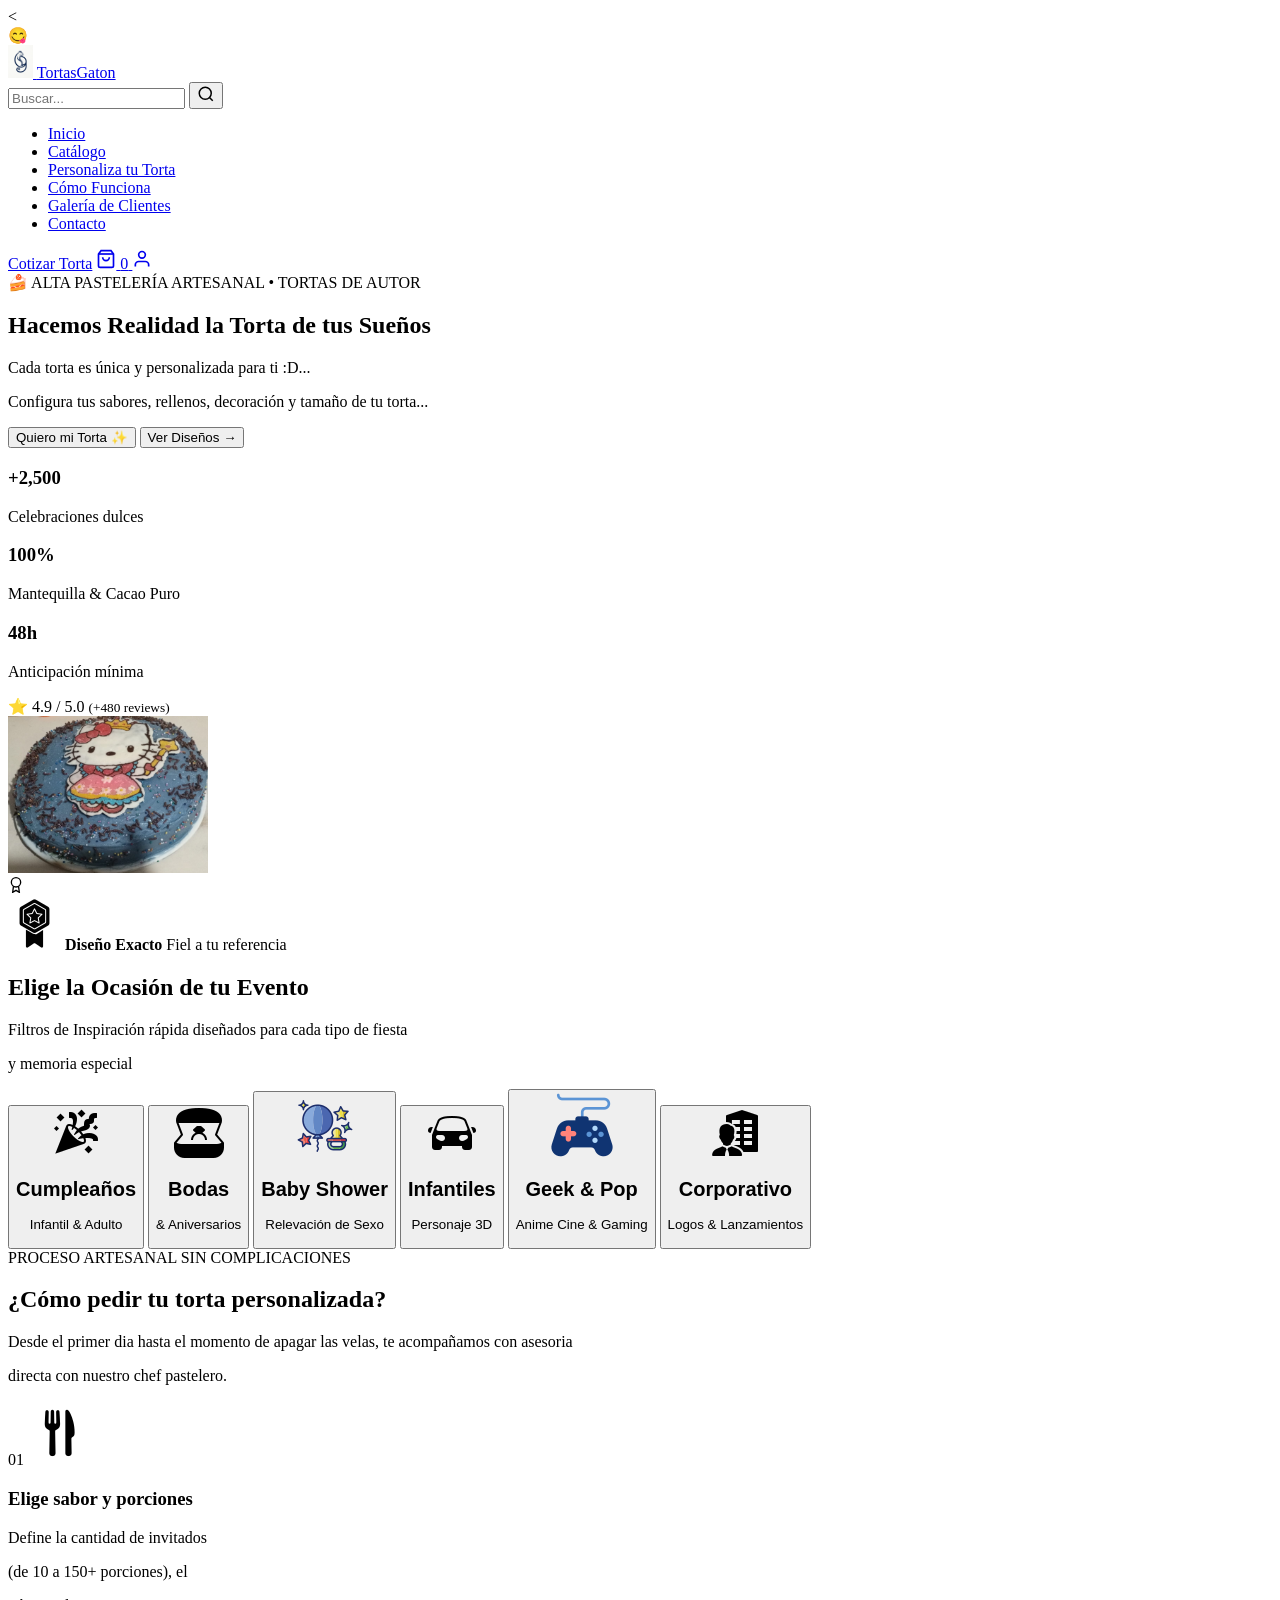
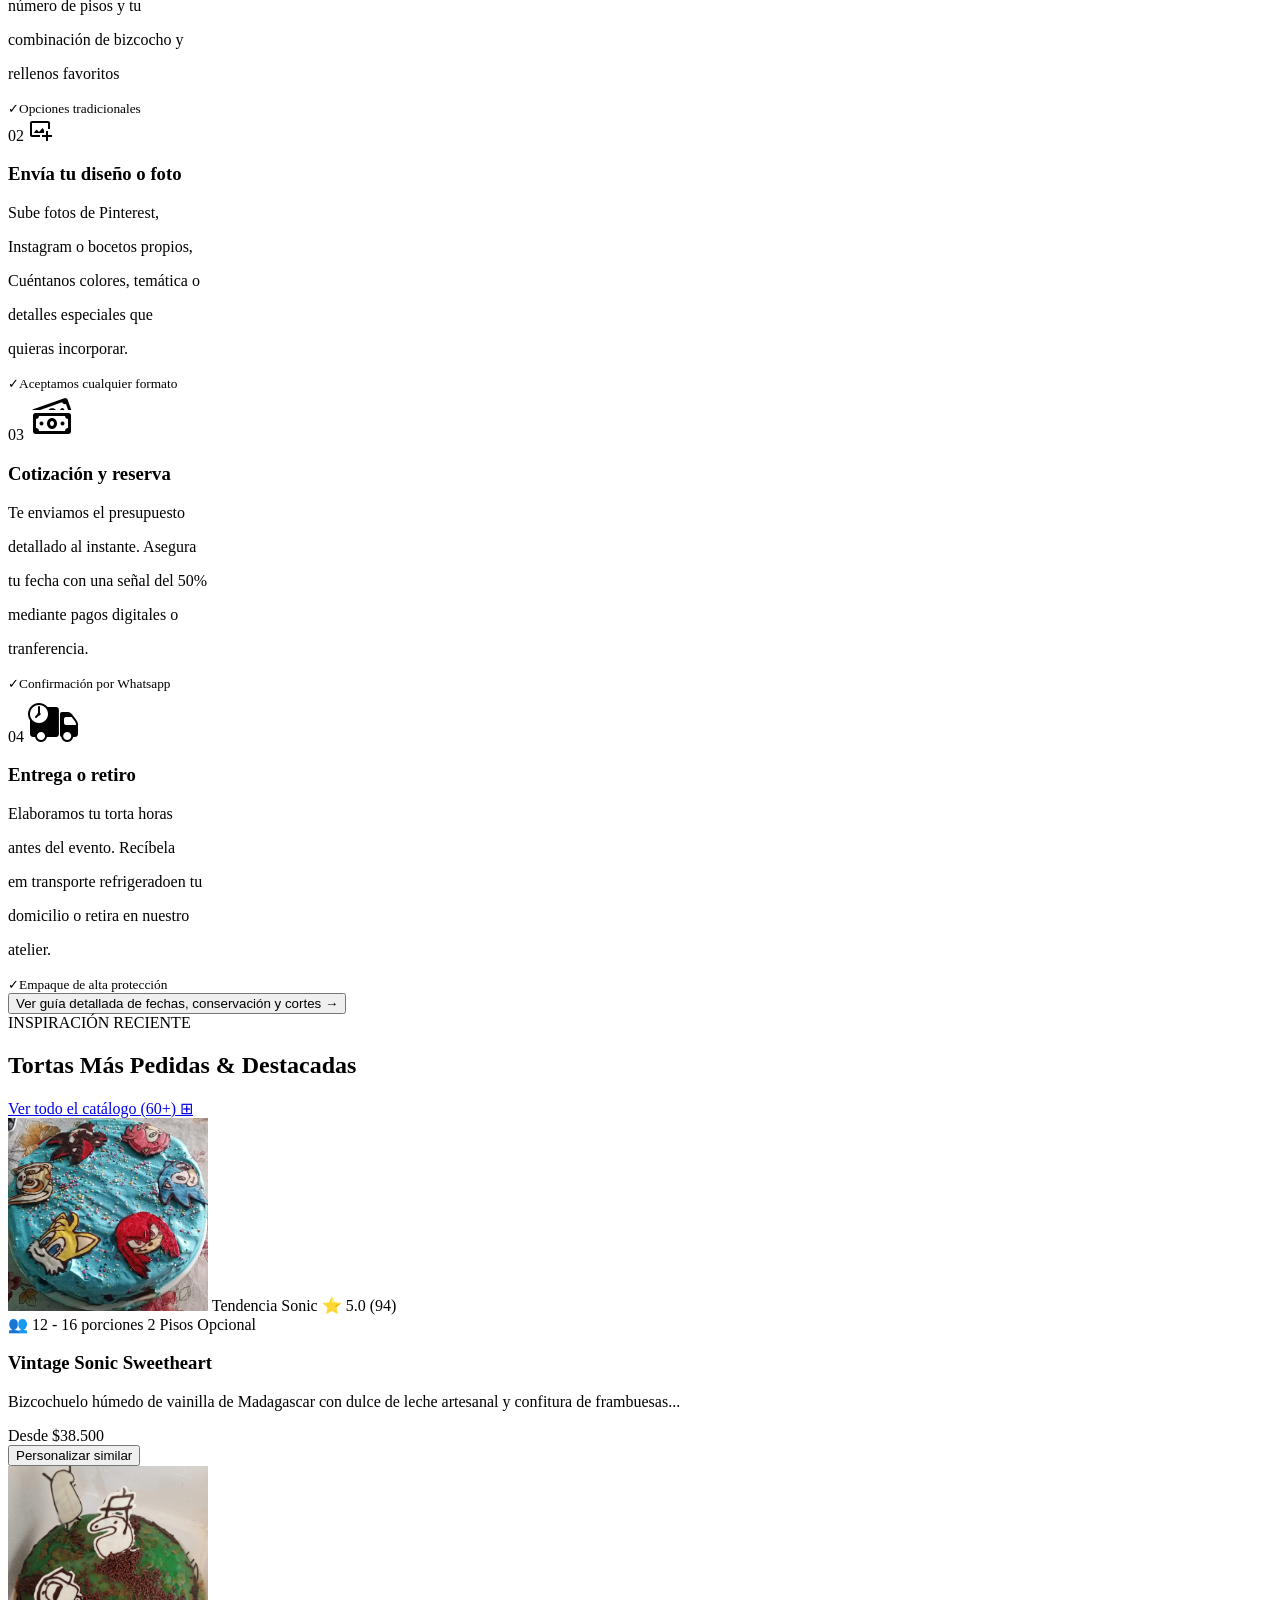
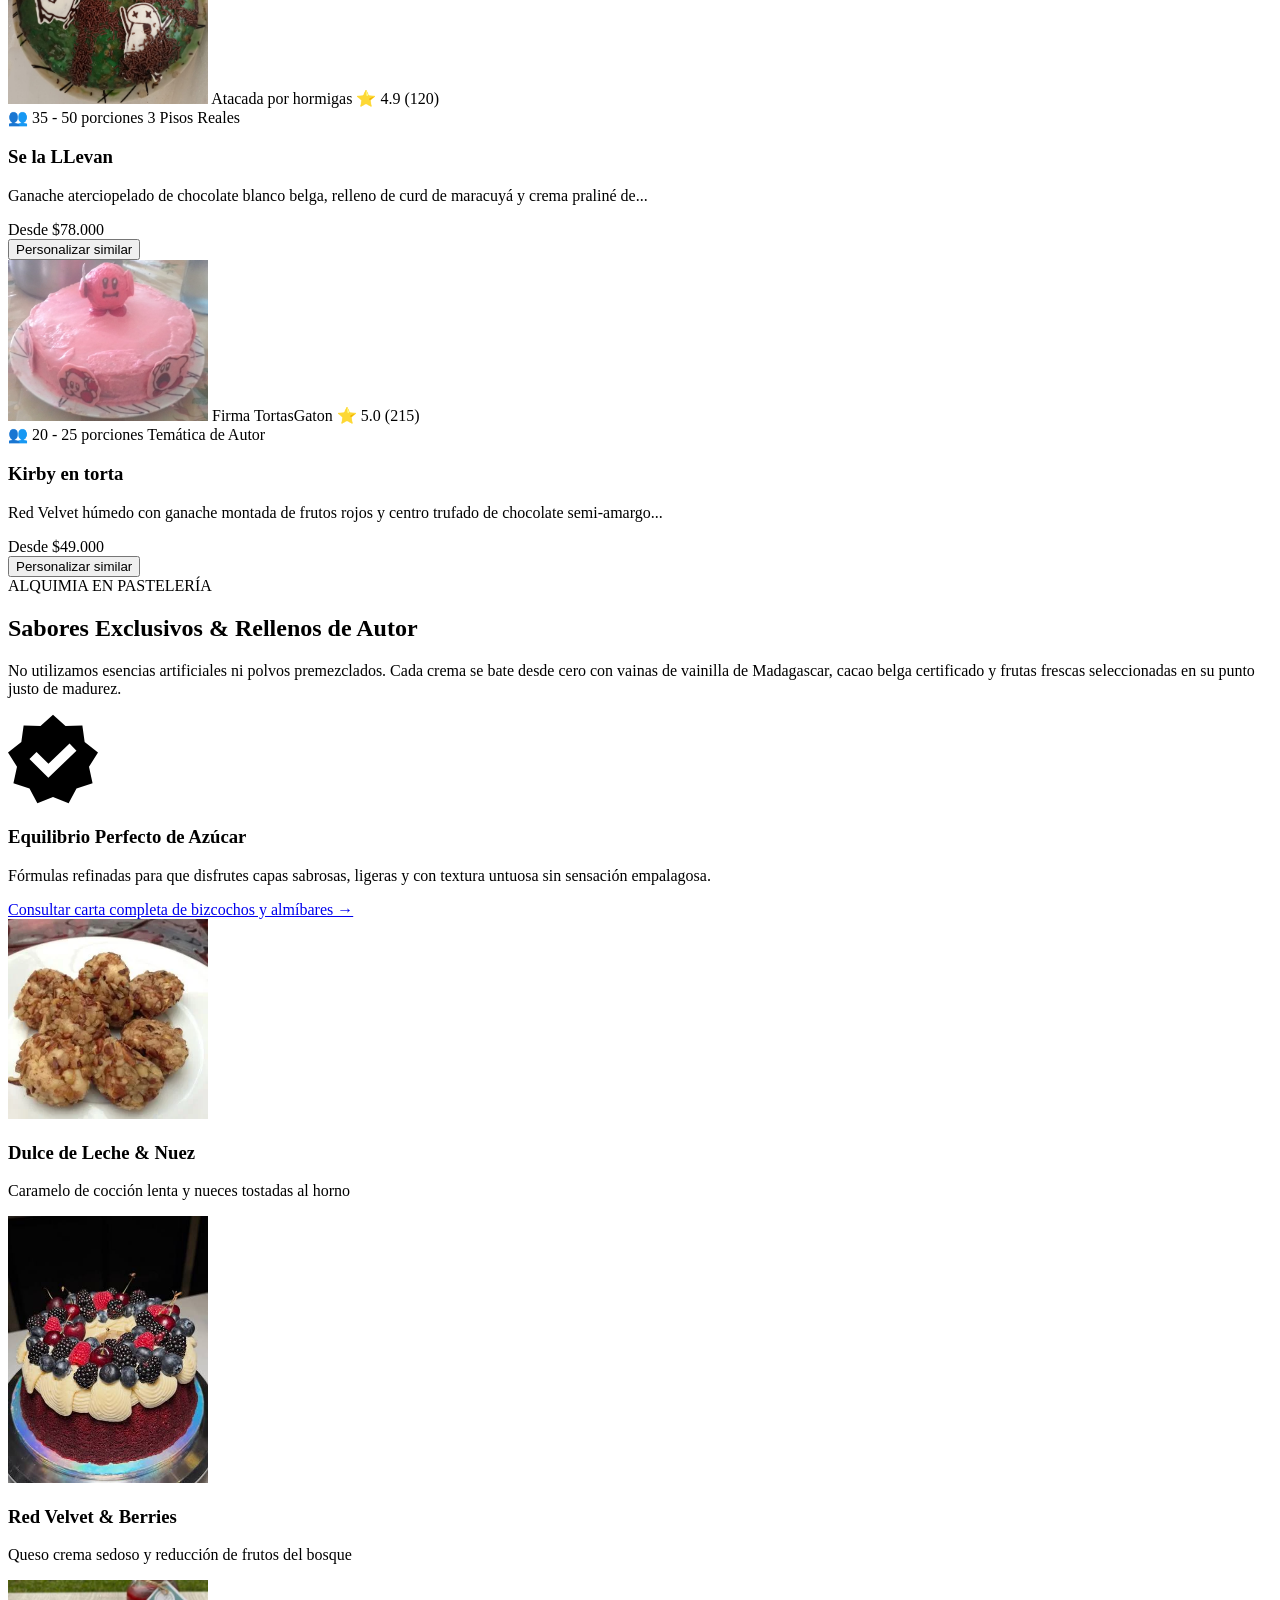
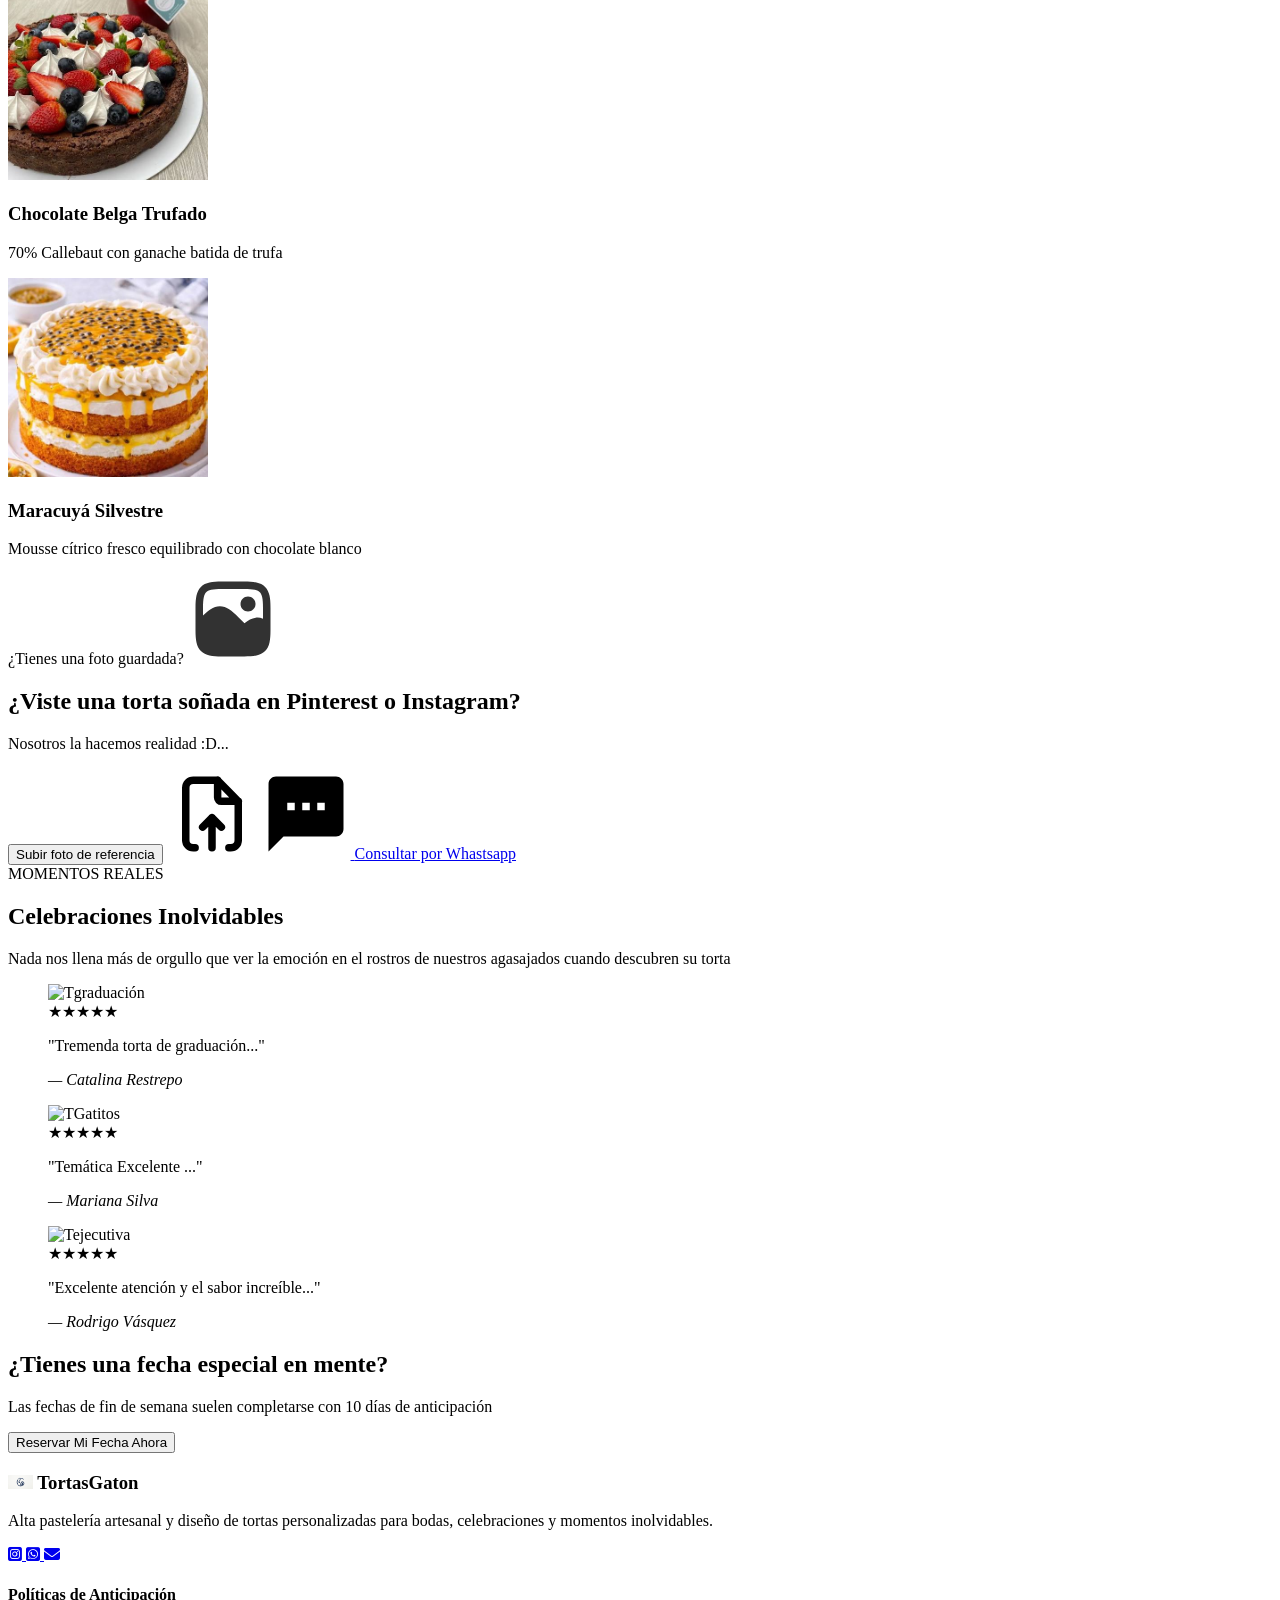
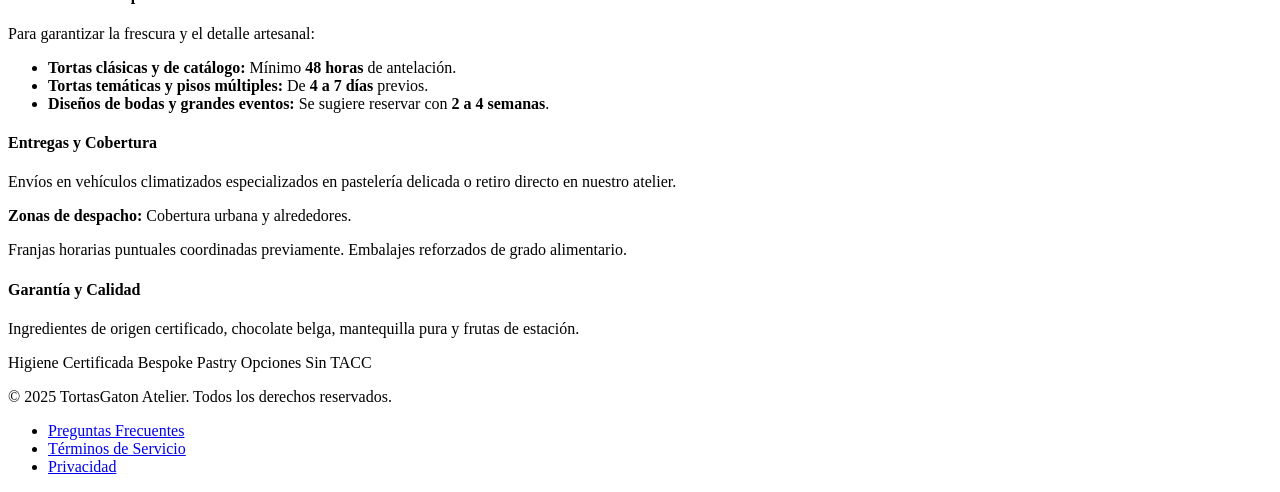
==== commit d561bdd1: "Terminando el Footer de index y modificado el README.md" ====
--- a/html-ccs/index.html
+++ b/html-ccs/index.html
@@ -476,40 +476,71 @@
             <p> Las fechas de fin de semana suelen completarse con 10 días de anticipación</p>
             <button class="btn-primary">Reservar Mi Fecha Ahora</button>
         </section>
-    </main>
-
-    <!-- 10. PIE DE PÁGINA (Footer) -->
-
-
+    </main>  
 </body>
+<!-- 10. PIE DE PÁGINA (Footer) -->
 <footer>
-        <div class="footer-container">
-            <div class="footer-brand">
-                <h3 class="brand-title"> <img src="../src/assets/images/Logo Gaton V2.png" alt="TortasGatonV2 Logo" width="25" class="footer-logo">  Tortas Gaton</h3>
-                <p>Alta pastelería artesanal y diseño de tortas personalizadas para bodas, celebraciones y momentos inolvidables.</p>
-                 <a href="https://instagram.com" target="_blank" rel="noopener noreferrer" class="btn" aria-label="Instagram">
-                        <i class="fa-brands fa-square-instagram" aria-hidden="true"></i>   
-                 </a>
-                 <a href="https://wa.me" target="_blank" rel="noopener noreferrer" class="btn" aria-label="Chat de WhatsApp">
-
-                        <i class="fa-brands fa-square-whatsapp"  aria-hidden="true"></i>
-                 </a>
-                 <a href="mailto:tu-correo@ejemplo.com" class="btn" aria-label="Correo Electrónico">
-                        <i class="fa-solid fa-envelope"  aria-hidden="true"></i>
-                 </a>
-
-            </div>
-            <div class="footer-links">
-                <h4>Políticas de Anticipación</h4>
-                <ul>
-                    <li><a href="#">Términos y Condiciones</a></li>
-                    <li><a href="#">Políticas de Despacho</a></li>
-                </ul>
-            </div>
-            <div class="footer-info">
-                <h4>Despacho y Cobertura</h4>
-                <p>Información de zonas de entrega...</p>
-            </div>
-        </div>
+    <div class="footer-container">
+        <!-- Columna 1: Marca y Redes -->
+        <div class="footer-brand">
+            <h3 class="brand-title">
+                <img src="../src/assets/images/Logo Gaton V2.png" alt="TortasGatonV2 Logo" width="25" class="footer-logo"> 
+                TortasGaton
+            </h3>
+            <p>Alta pastelería artesanal y diseño de tortas personalizadas para bodas, celebraciones y momentos inolvidables.</p>
+            
+            <div class="footer-socials">
+                <a href="https://instagram.com" target="_blank" rel="noopener noreferrer" class="btn" aria-label="Instagram">
+                    <i class="fa-brands fa-square-instagram" aria-hidden="true"></i>   
+                </a>
+                <a href="https://wa.me" target="_blank" rel="noopener noreferrer" class="btn" aria-label="Chat de WhatsApp">
+                    <i class="fa-brands fa-square-whatsapp" aria-hidden="true"></i>
+                </a>
+                <a href="mailto:tu-correo@ejemplo.com" class="btn" aria-label="Correo Electrónico">
+                    <i class="fa-solid fa-envelope" aria-hidden="true"></i>
+                </a>
+            </div>
+        </div>
+
+        <!-- Columna 2: Políticas de Anticipación -->
+        <div class="footer-links">
+            <h4>Políticas de Anticipación</h4>
+            <p>Para garantizar la frescura y el detalle artesanal:</p>
+            <ul>
+                <li><strong>Tortas clásicas y de catálogo:</strong> Mínimo <strong>48 horas</strong> de antelación.</li>
+                <li><strong>Tortas temáticas y pisos múltiples:</strong> De <strong>4 a 7 días</strong> previos.</li>
+                <li><strong>Diseños de bodas y grandes eventos:</strong> Se sugiere reservar con <strong>2 a 4 semanas</strong>.</li>
+            </ul>
+        </div>
+
+        <!-- Columna 3: Entregas y Cobertura -->
+        <div class="footer-info">
+            <h4>Entregas y Cobertura</h4>
+            <p>Envíos en vehículos climatizados especializados en pastelería delicada o retiro directo en nuestro atelier.</p>
+            <p><strong>Zonas de despacho:</strong> Cobertura urbana y alrededores.</p>
+            <p>Franjas horarias puntuales coordinadas previamente. Embalajes reforzados de grado alimentario.</p>
+        </div>
+
+        <!-- Columna 4: Garantía y Calidad (Faltante) -->
+        <div class="footer-warranty">
+            <h4>Garantía y Calidad</h4>
+            <p>Ingredientes de origen certificado, chocolate belga, mantequilla pura y frutas de estación.</p>
+            <div class="footer-badges">
+                <span class="badge-tag">Higiene Certificada</span>
+                <span class="badge-tag">Bespoke Pastry</span>
+                <span class="badge-tag">Opciones Sin TACC</span>
+            </div>
+        </div>
+    </div>
+
+    <!-- Barra Inferior (Copyright y Enlaces Secundarios) -->
+    <div class="footer-bottom">
+        <p>&copy; 2025 TortasGaton Atelier. Todos los derechos reservados.</p>
+        <ul class="footer-legal">
+            <li><a href="#faq">Preguntas Frecuentes</a></li>
+            <li><a href="#terminos">Términos de Servicio</a></li>
+            <li><a href="#privacidad">Privacidad</a></li>
+        </ul>
+    </div>
 </footer>
 </html>
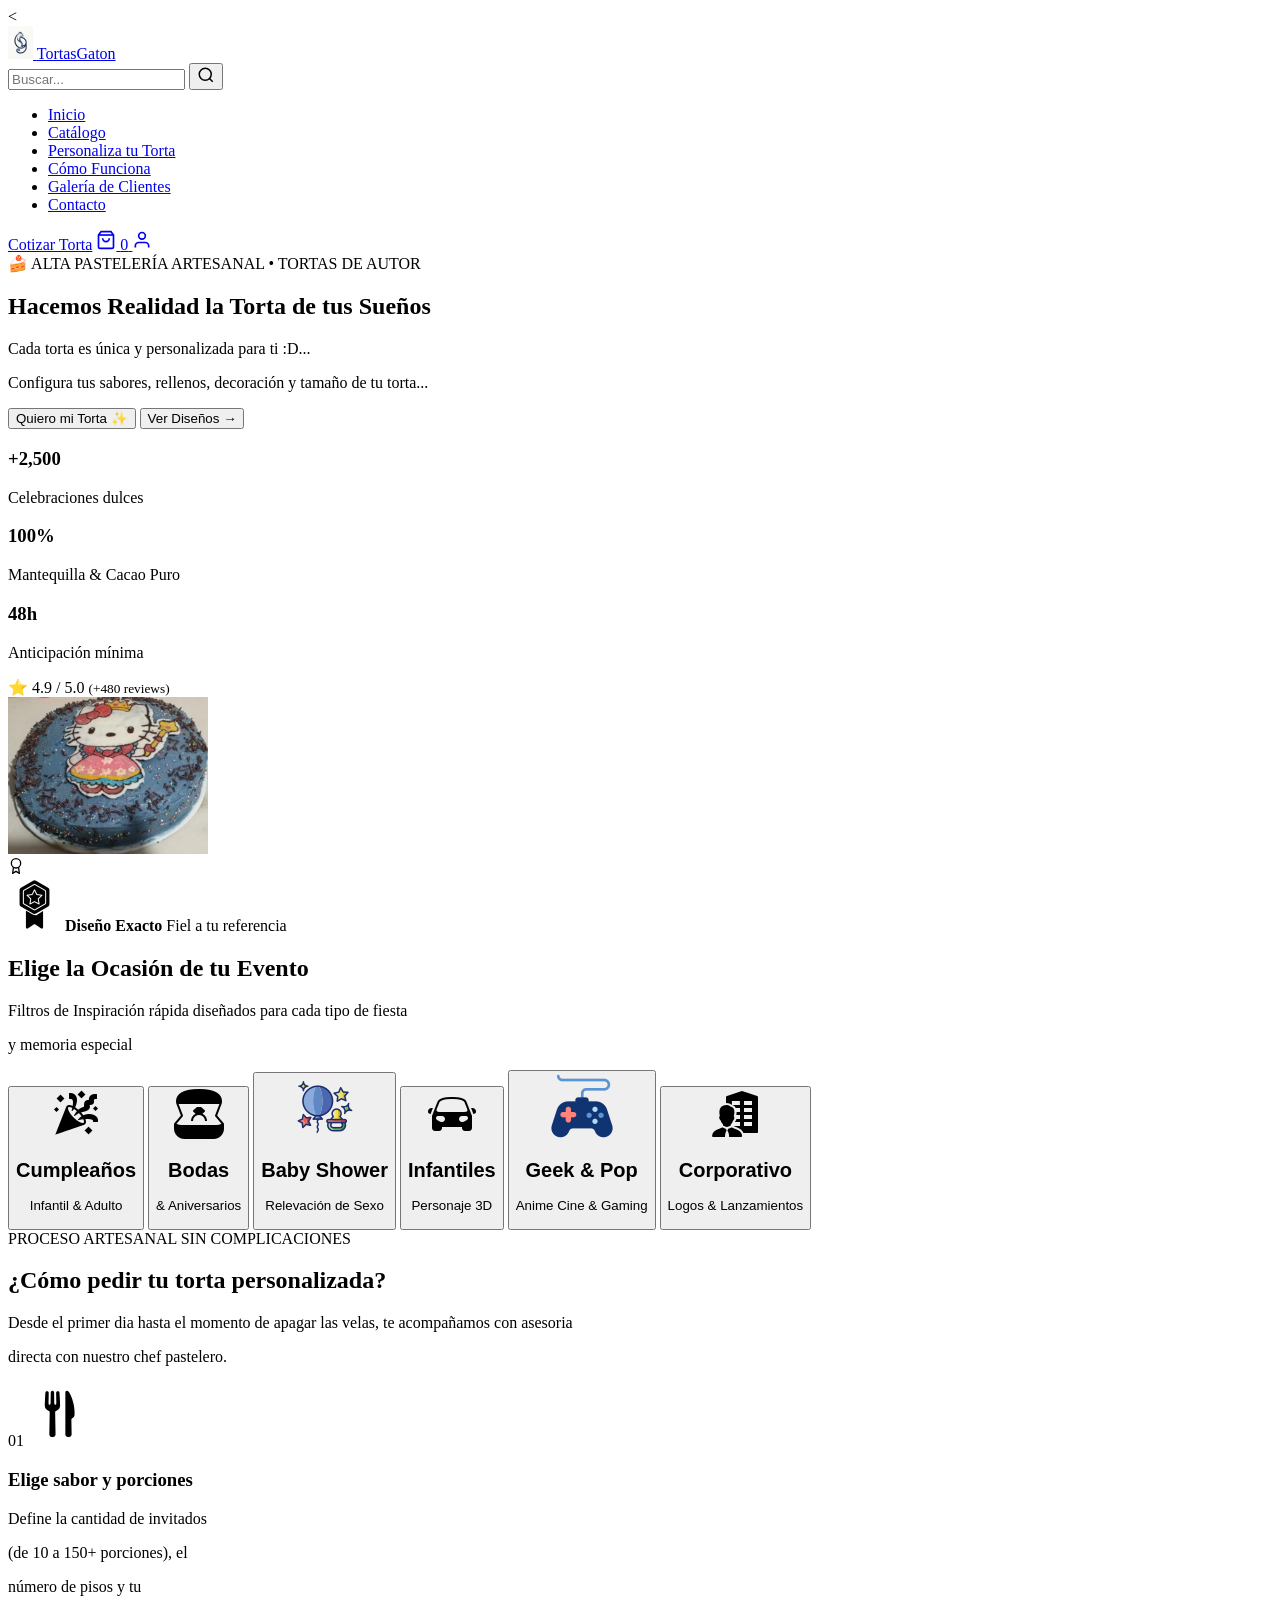
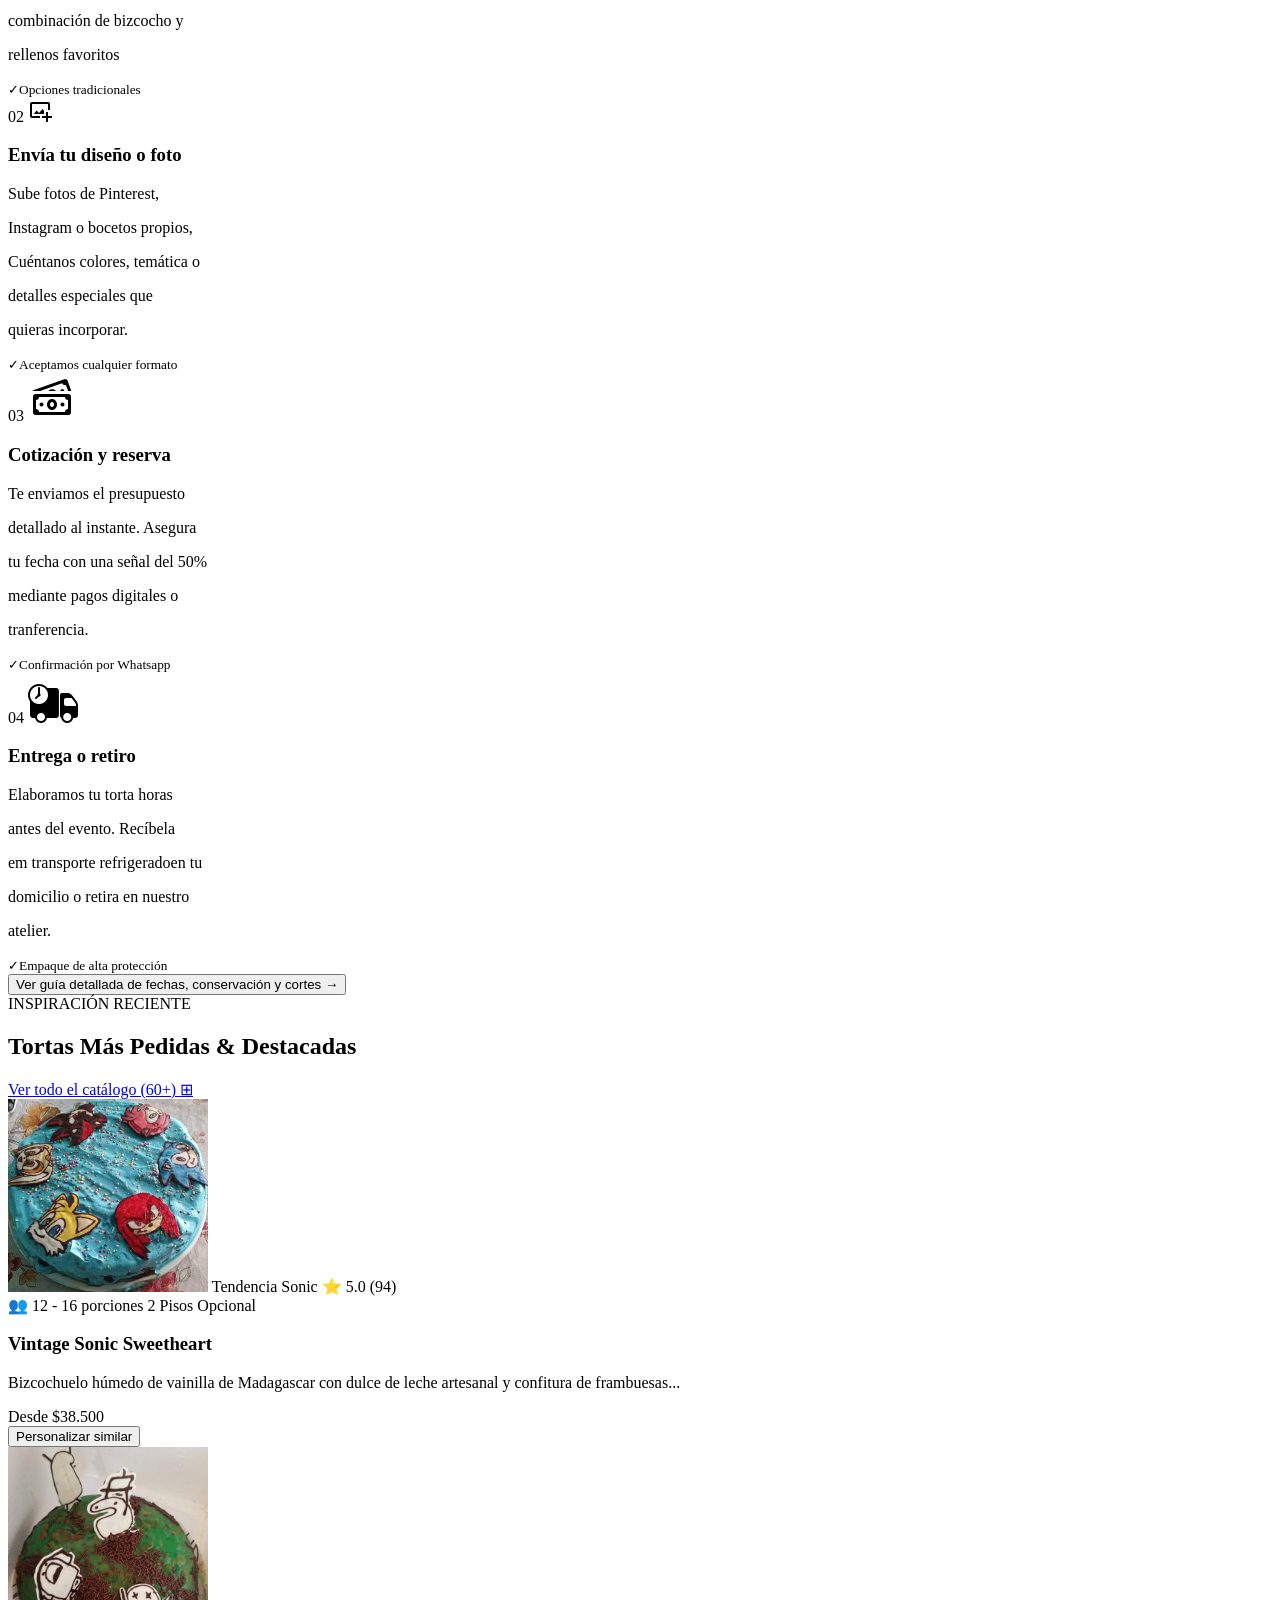
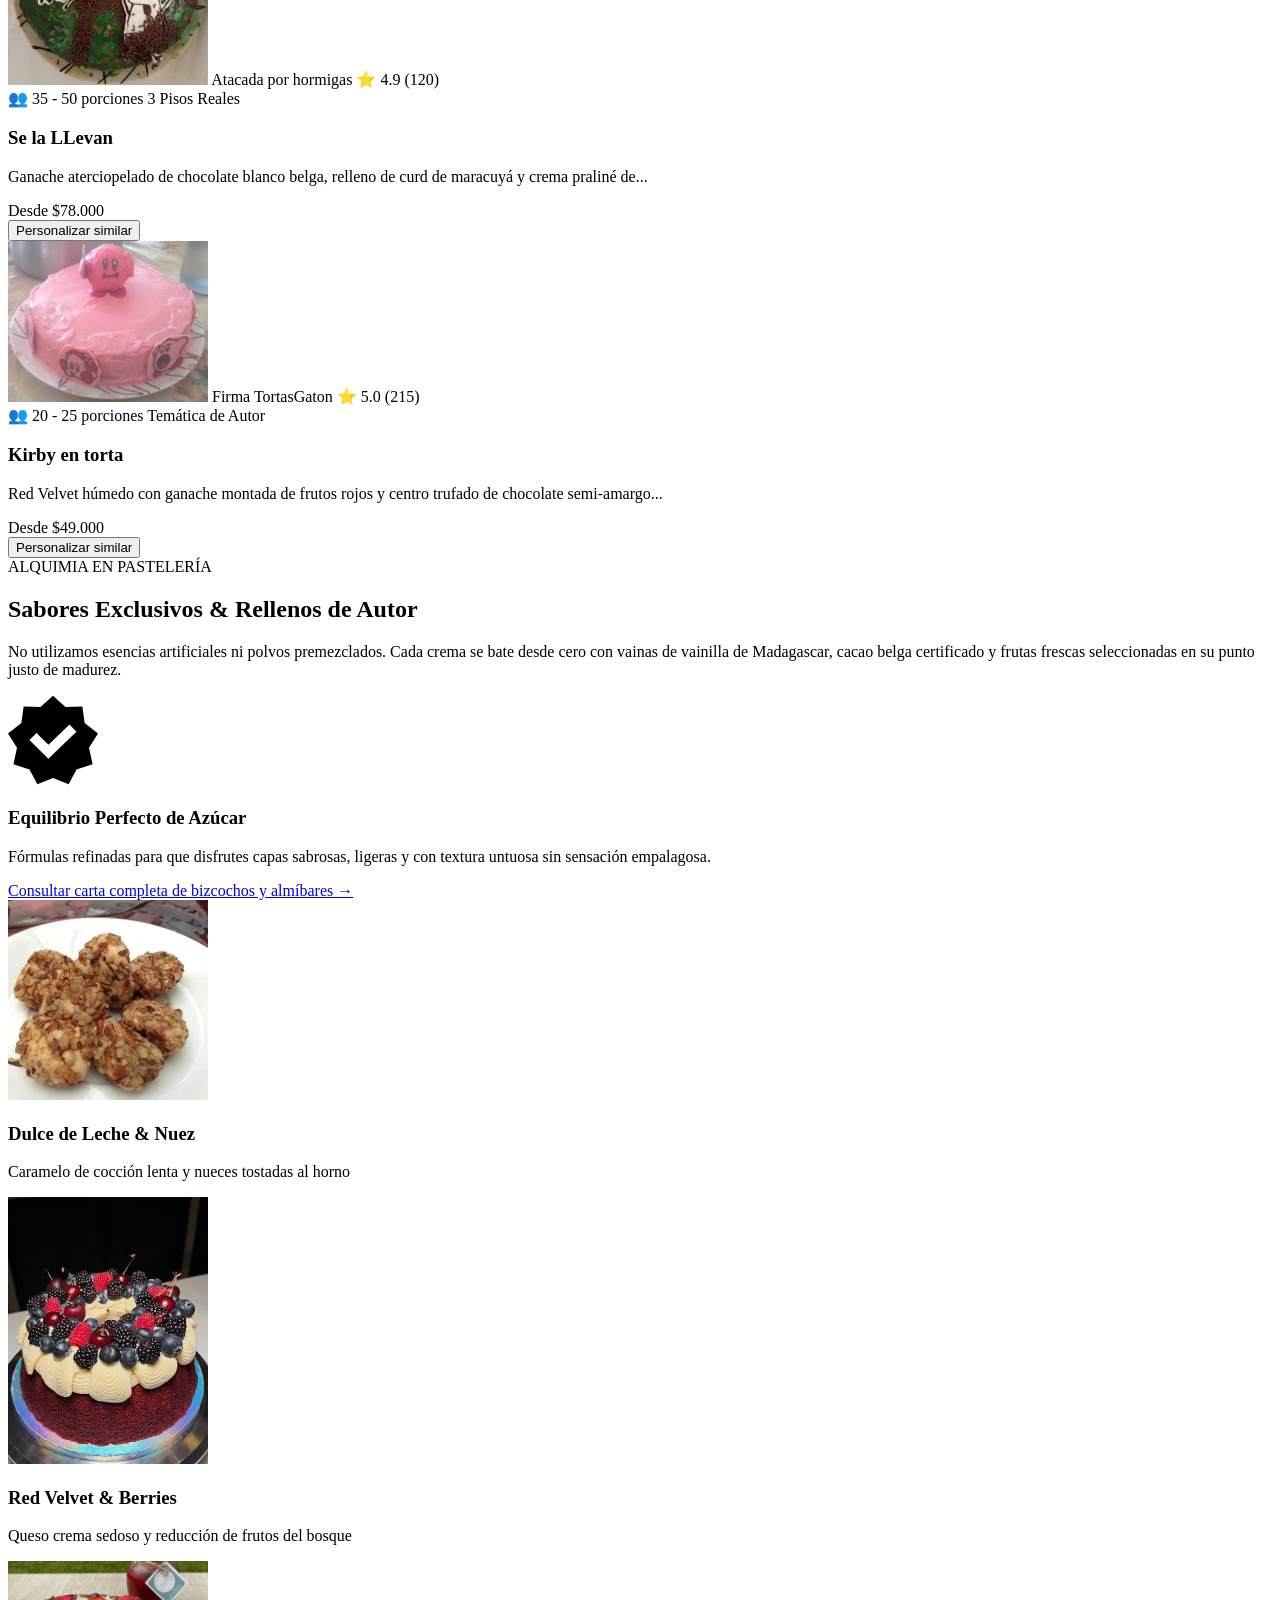
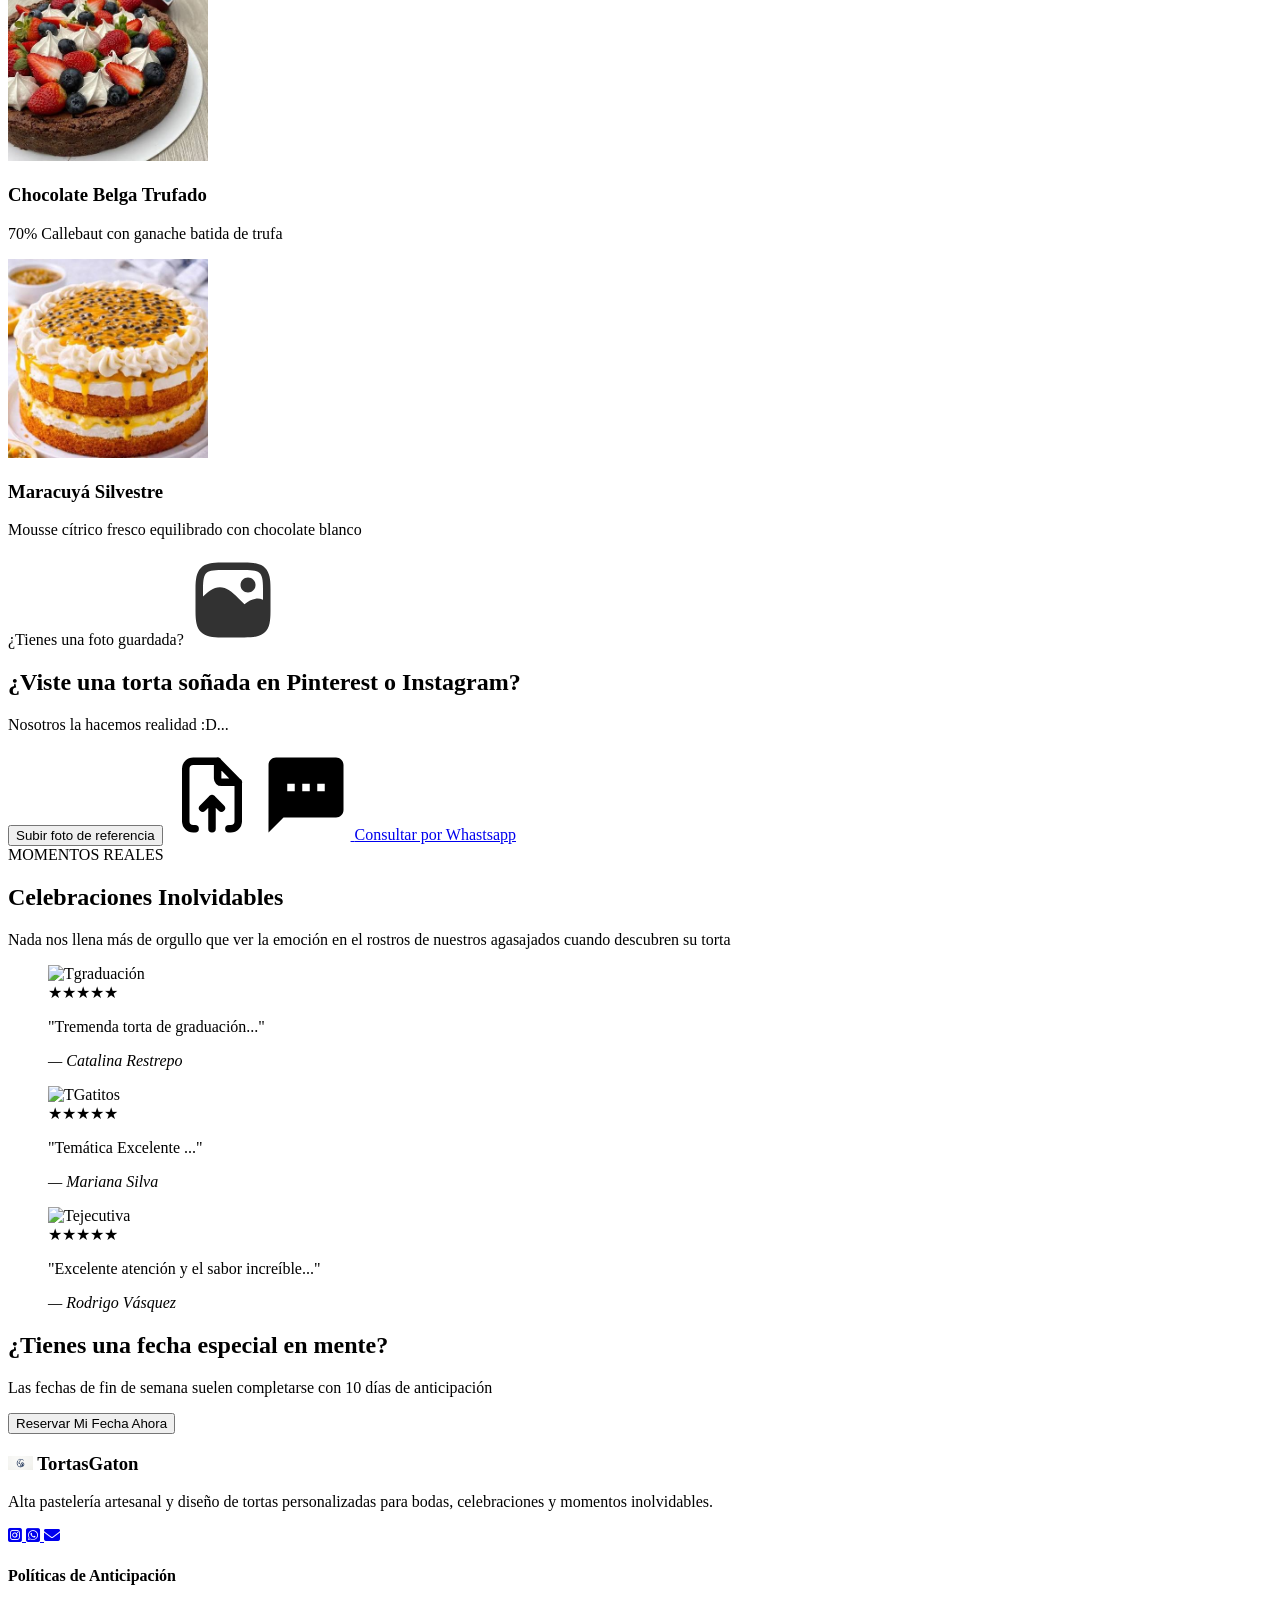
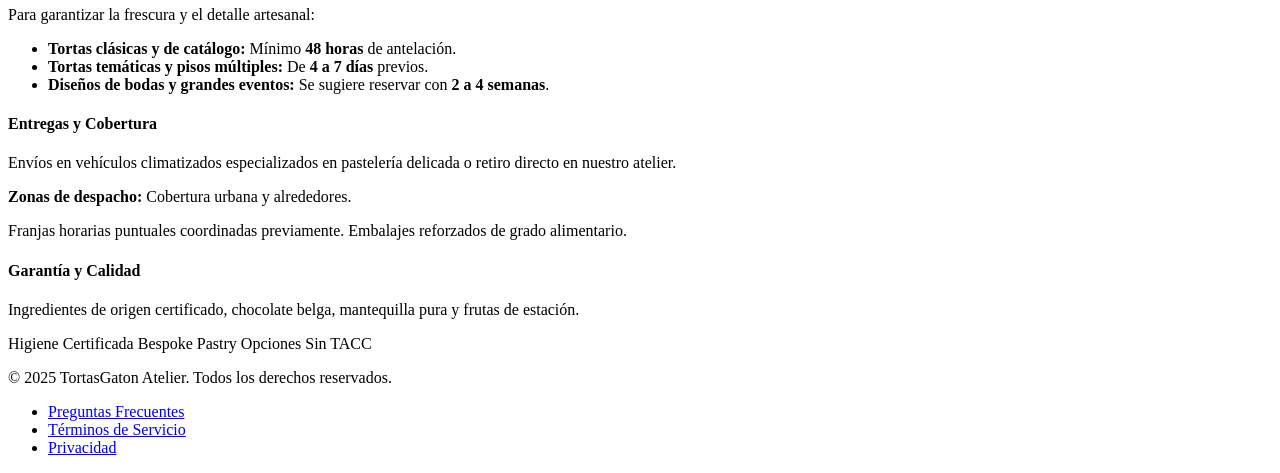
==== commit 638d36cd: "Actualización Se comenzó con los otros seis redireccionamientos (catálogo, clientes, contacto, cotiz" ====
--- a/html-ccs/index.html
+++ b/html-ccs/index.html
@@ -19,7 +19,7 @@
 <body>
 
    <!-- 1. BARRA DE NAVEGACIÓN PRINCIPAL -->
-<header>😋
+<header>
     <nav class="navbar">
         <!-- Logo con imagen y texto -->
         <a href="#" class="logo">
@@ -42,17 +42,17 @@
 
         <!-- Enlaces de navegación -->
         <ul class="nav-links">
-            <li><a href="#inicio">Inicio</a></li>
-            <li><a href="#catalogo">Catálogo</a></li>
-            <li><a href="#Personaliza" class="btn-highlight">Personaliza tu Torta</a></li>
-            <li><a href="#funciona">Cómo Funciona</a></li>
-            <li><a href="#clientes">Galería de Clientes</a></li>
-            <li><a href="#contacto">Contacto</a></li>
+            <li><a href="index.html">Inicio</a></li>
+            <li><a href="catalogo.html">Catálogo</a></li>
+            <li><a href="personaliza.html" class="btn-highlight">Personaliza tu Torta</a></li>
+            <li><a href="funciona.html">Cómo Funciona</a></li>
+            <li><a href="clientes.html">Galería de Clientes</a></li>
+            <li><a href="contacto.html">Contacto</a></li>
         </ul>
 
         <!-- Acciones a la derecha -->
         <div class="nav-actions">
-            <a href="#cotizar" class="btn-primary">Cotizar Torta</a>
+            <a href="cotizar.html" class="btn-primary">Cotizar Torta</a>
             
             <a href="#carrito" class="btn-icon cart-btn" aria-label="Carrito">
                 <svg width="20" height="20" viewBox="0 0 24 24" fill="none" stroke="currentColor" stroke-width="2">
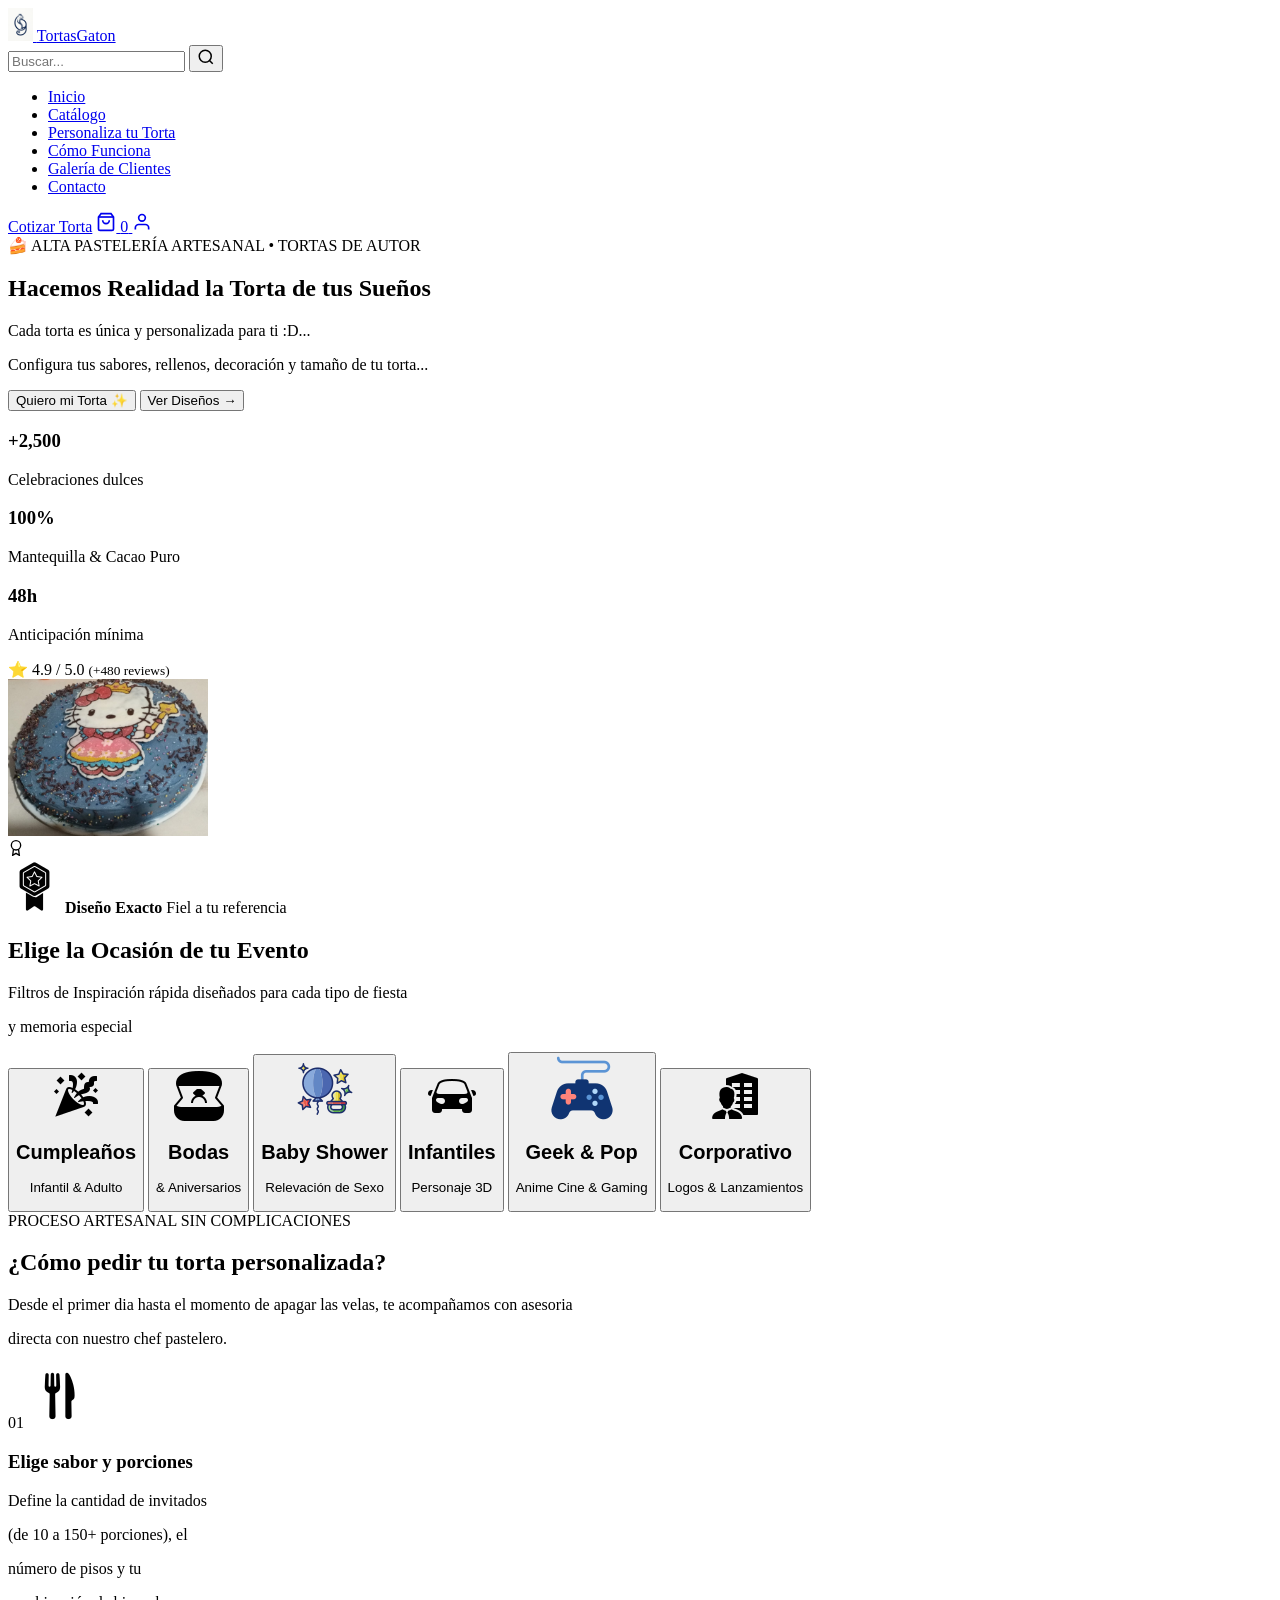
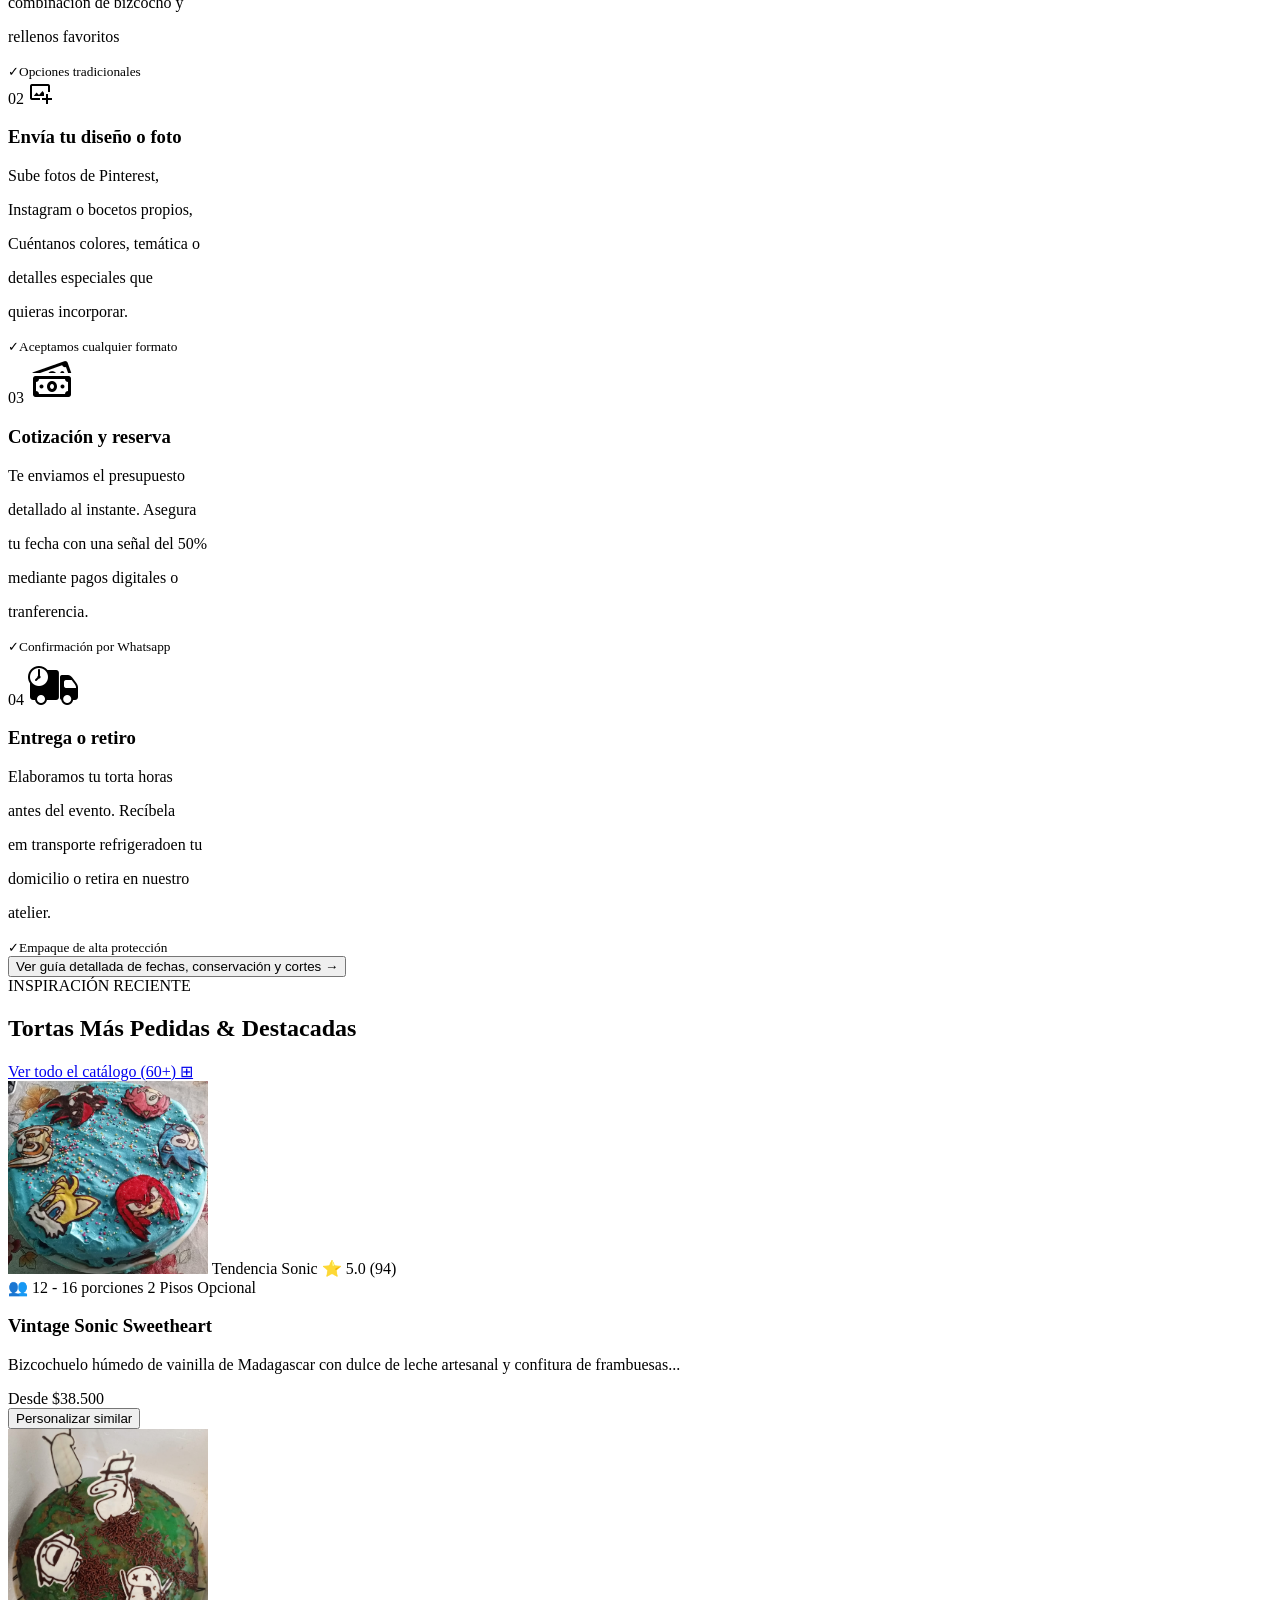
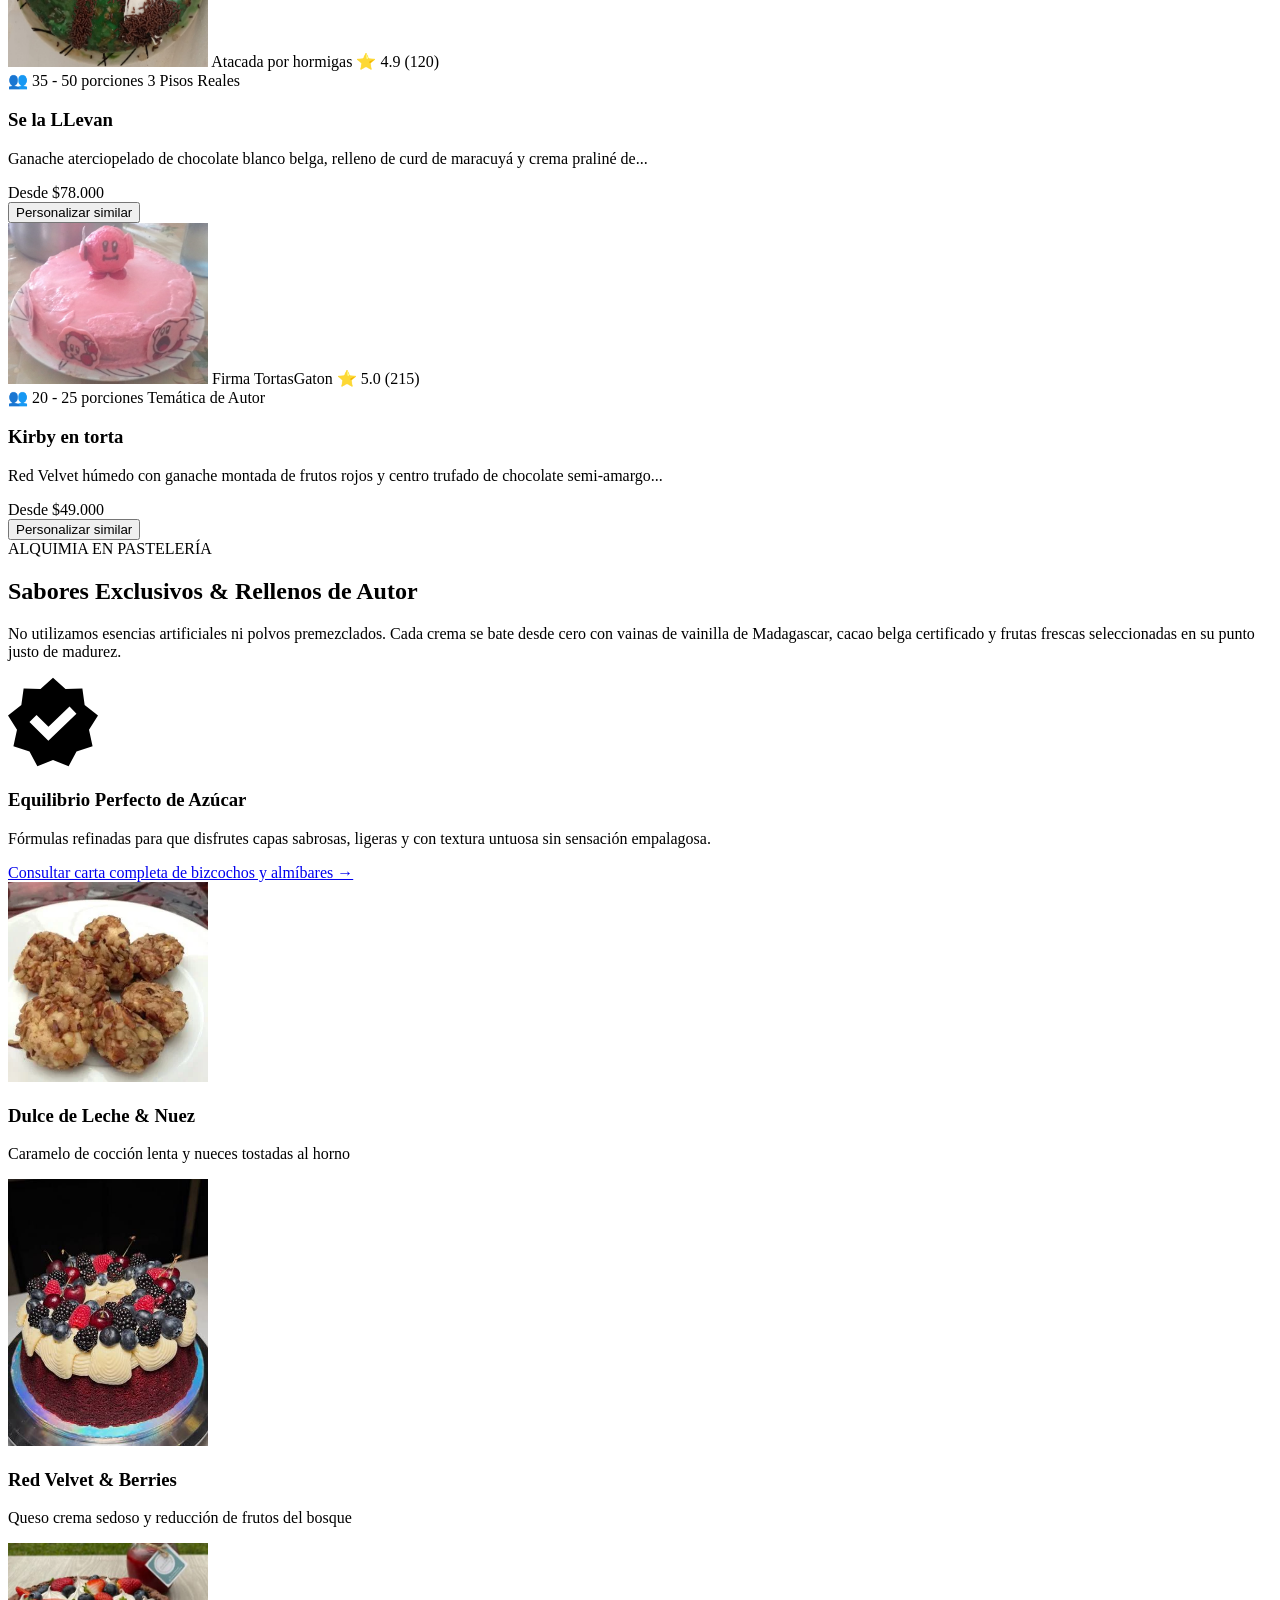
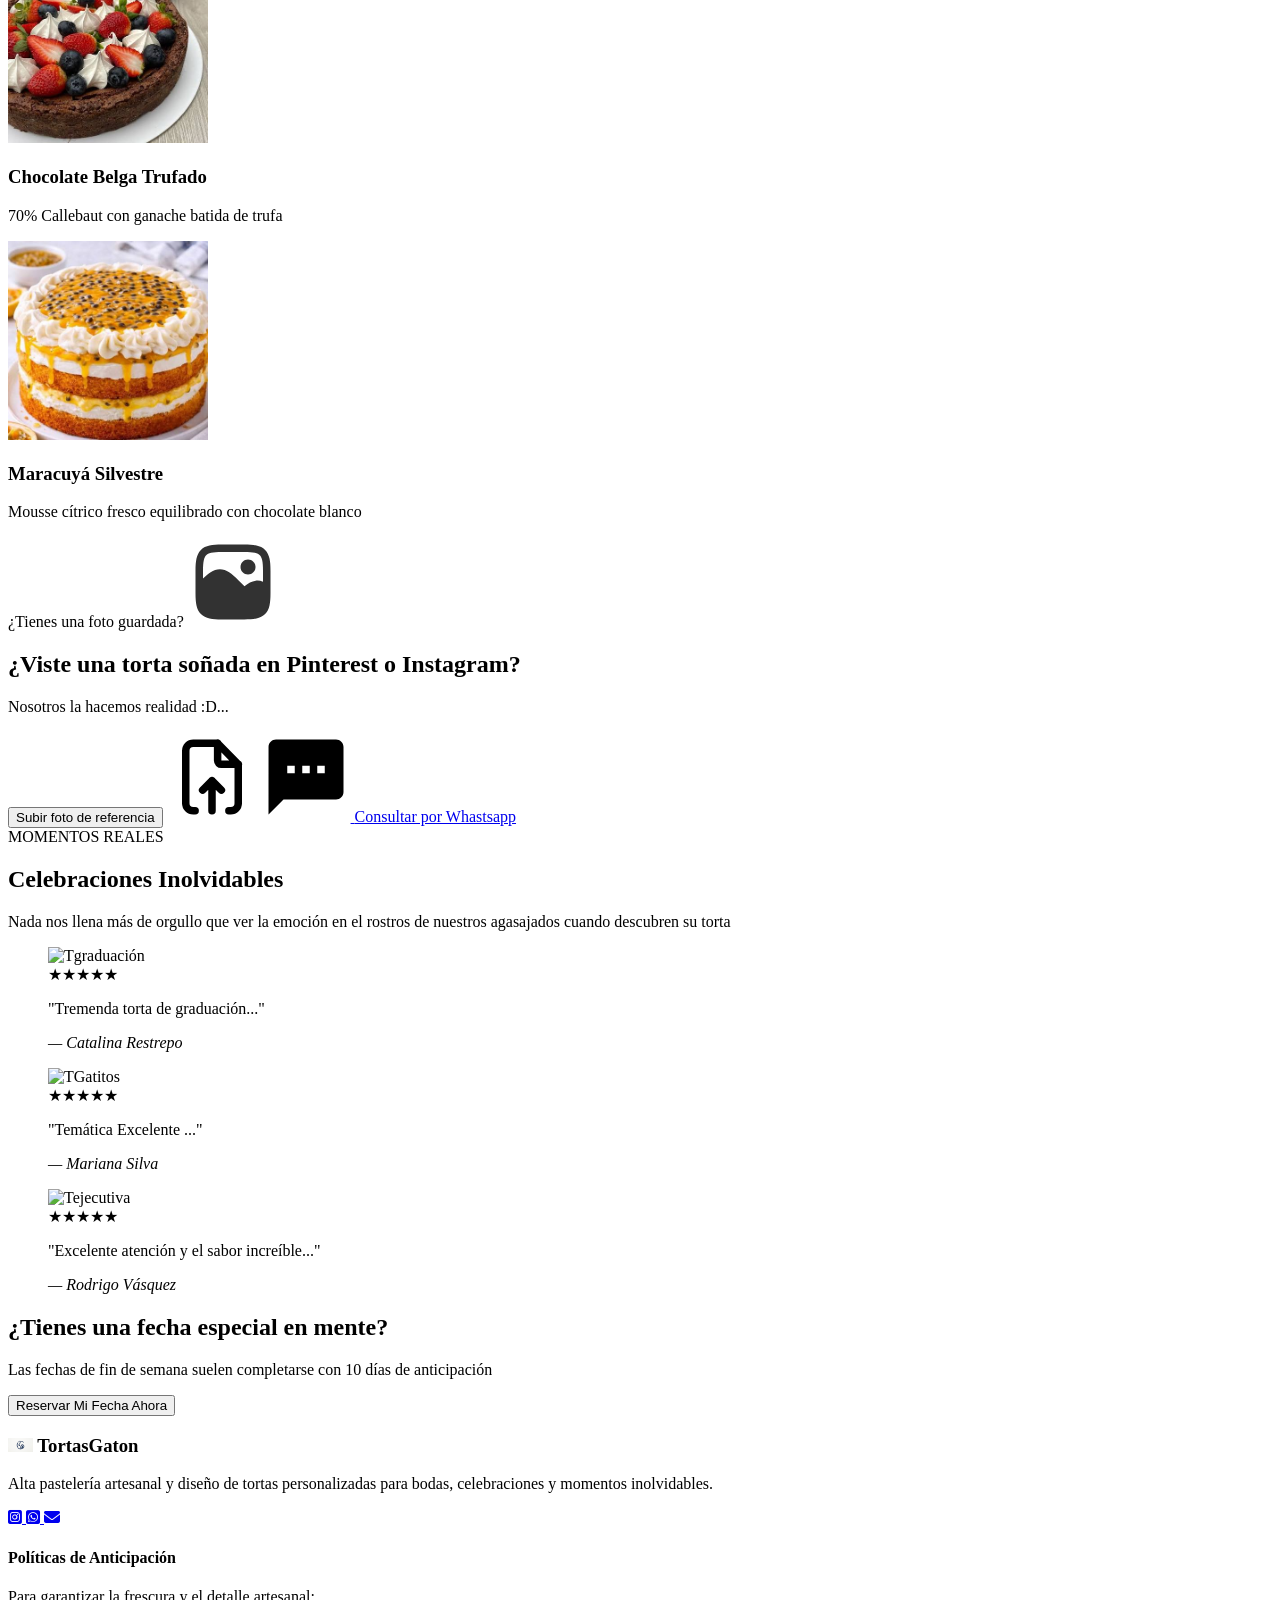
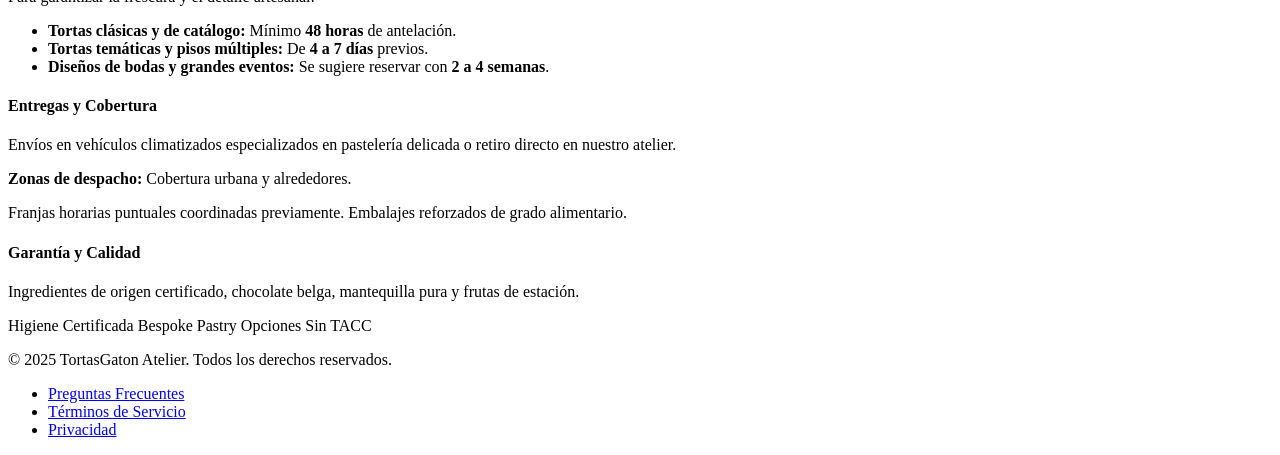
==== commit d7c69c1b: "Terminada semantica de personaliza .html" ====
--- a/html-ccs/index.html
+++ b/html-ccs/index.html
@@ -9,11 +9,14 @@
     <meta name= "theme-color" content="#09f">
     <meta name="description" content="La Torta que quieras te la tengo y si no te la fabrico 😋">
     <!-- Inicio OPEN GRAPH -->
-
-
+    <meta property="og:title" content="TortasGaton - Alta Pastelería Artesanal">
+    <meta property="og:description" content="La Torta que quieras te la tengo y si no te la fabrico 😋">
+    <meta property="og:type" content="website">
+    <meta property="og:url" content="https://tudominio.com">
+    <meta property="og:image" content="https://tudominio.com/src/assets/images/Logo%20Gaton%20V1.png">
     <!-- Fin OPEN GRAPH -->
     <!-- Inicio iconos del footer -->
-    <<link rel="stylesheet" href="https://cdnjs.cloudflare.com/ajax/libs/font-awesome/6.5.2/css/all.min.css" />
+    <link rel="stylesheet" href="https://cdnjs.cloudflare.com/ajax/libs/font-awesome/6.5.2/css/all.min.css" />
     <!-- Fin iconos del footer -->
 </head>
 <body>
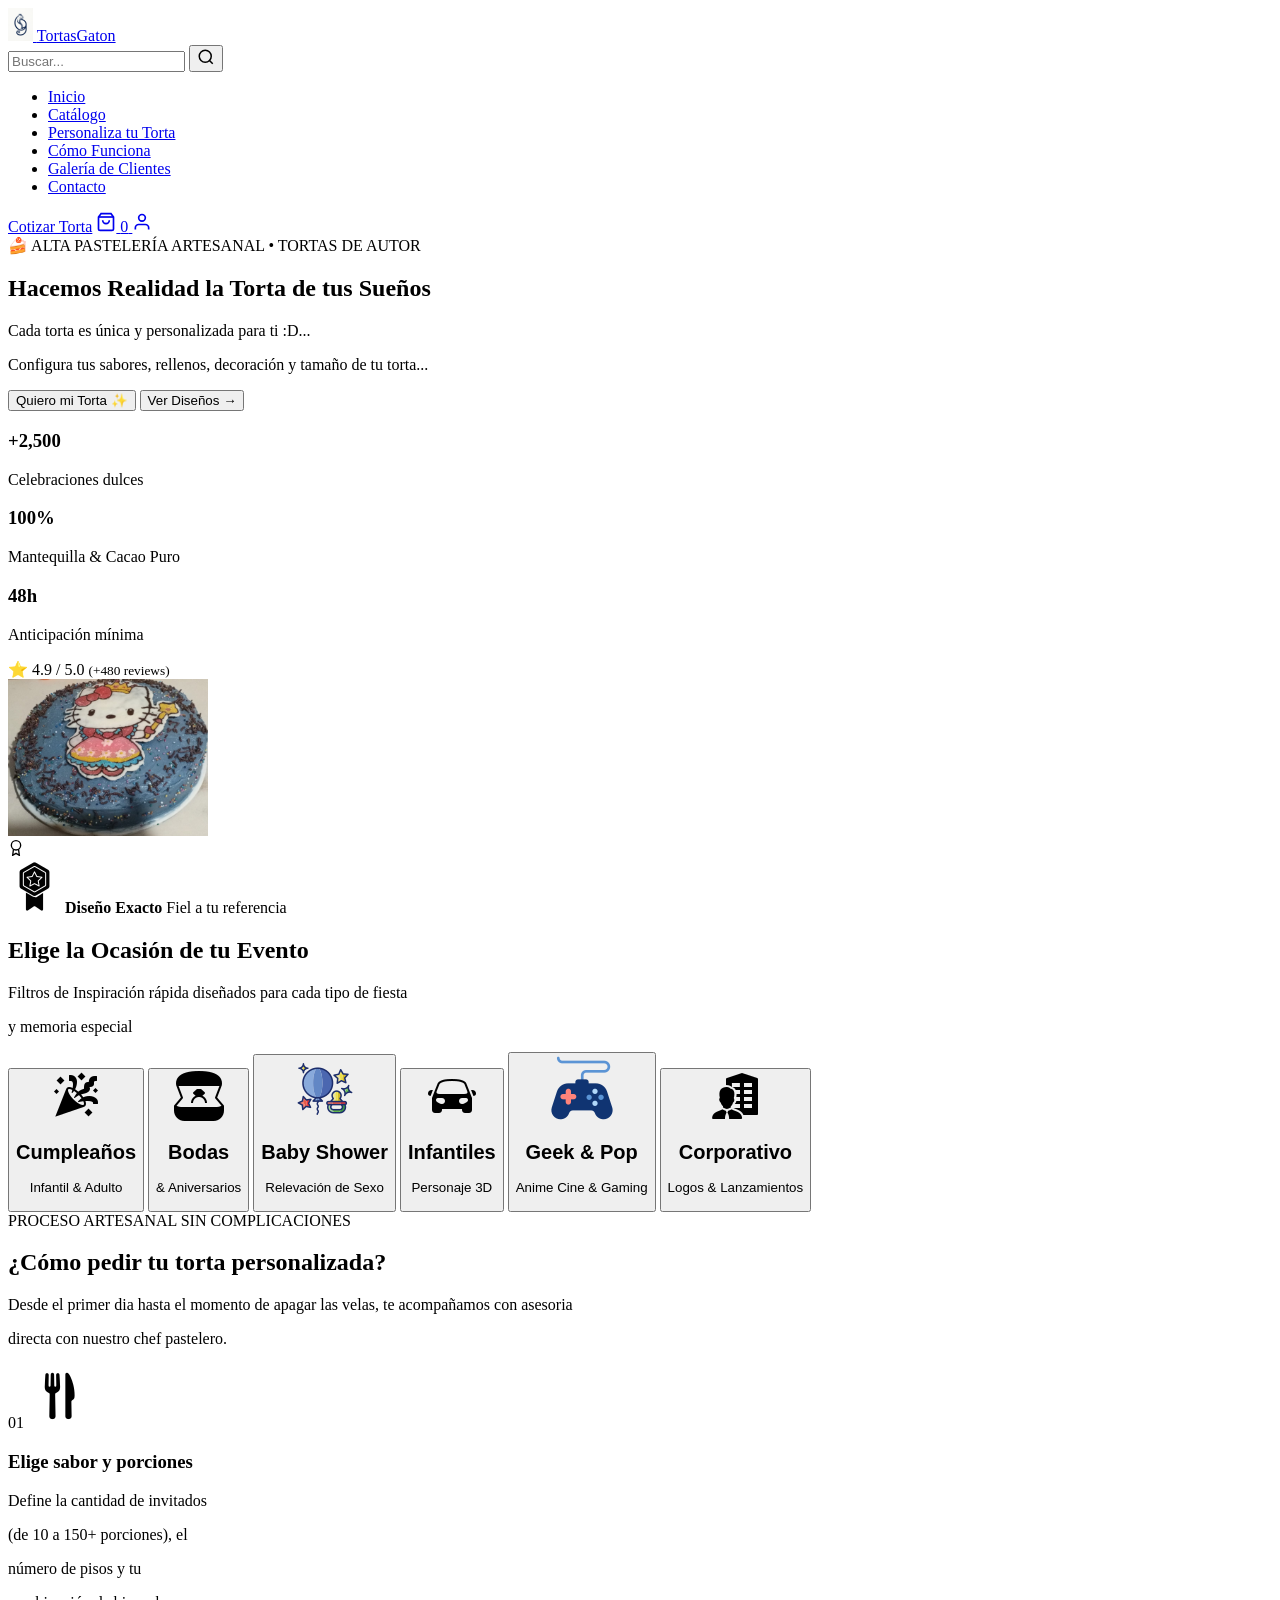
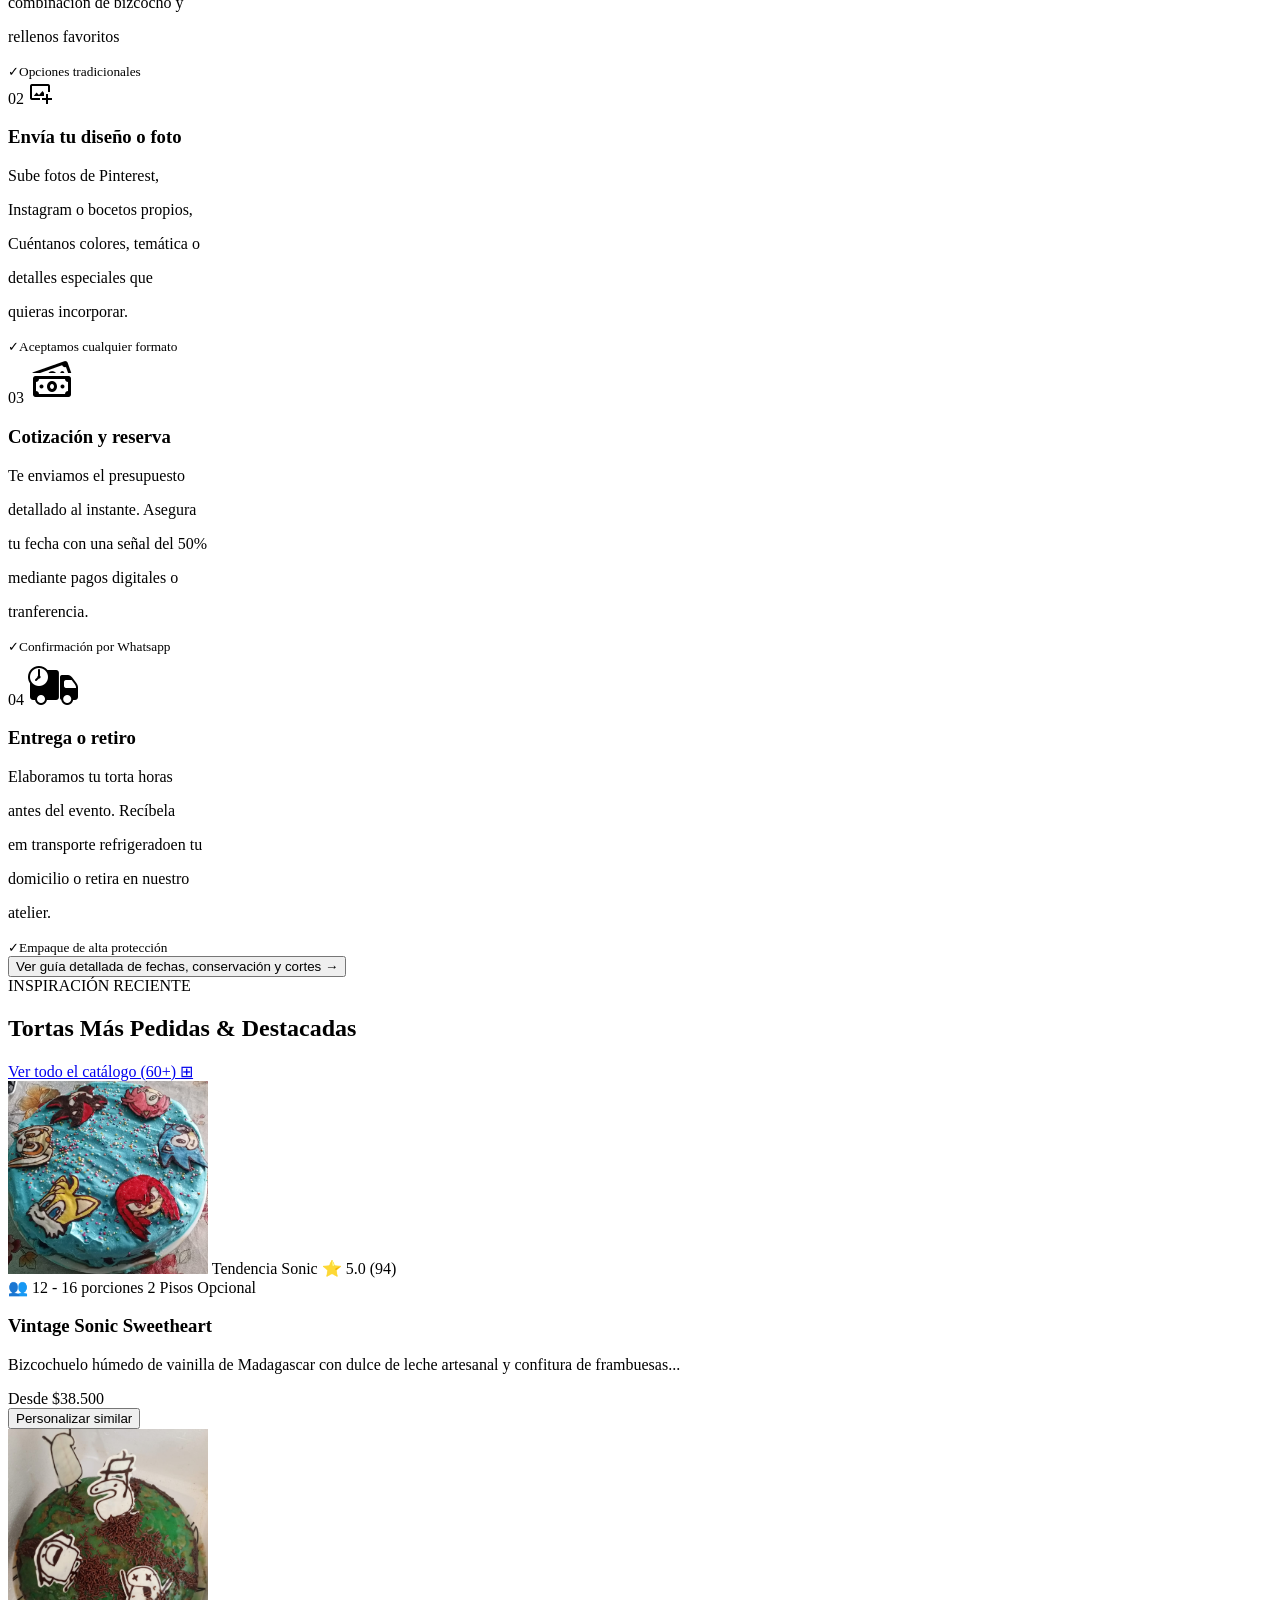
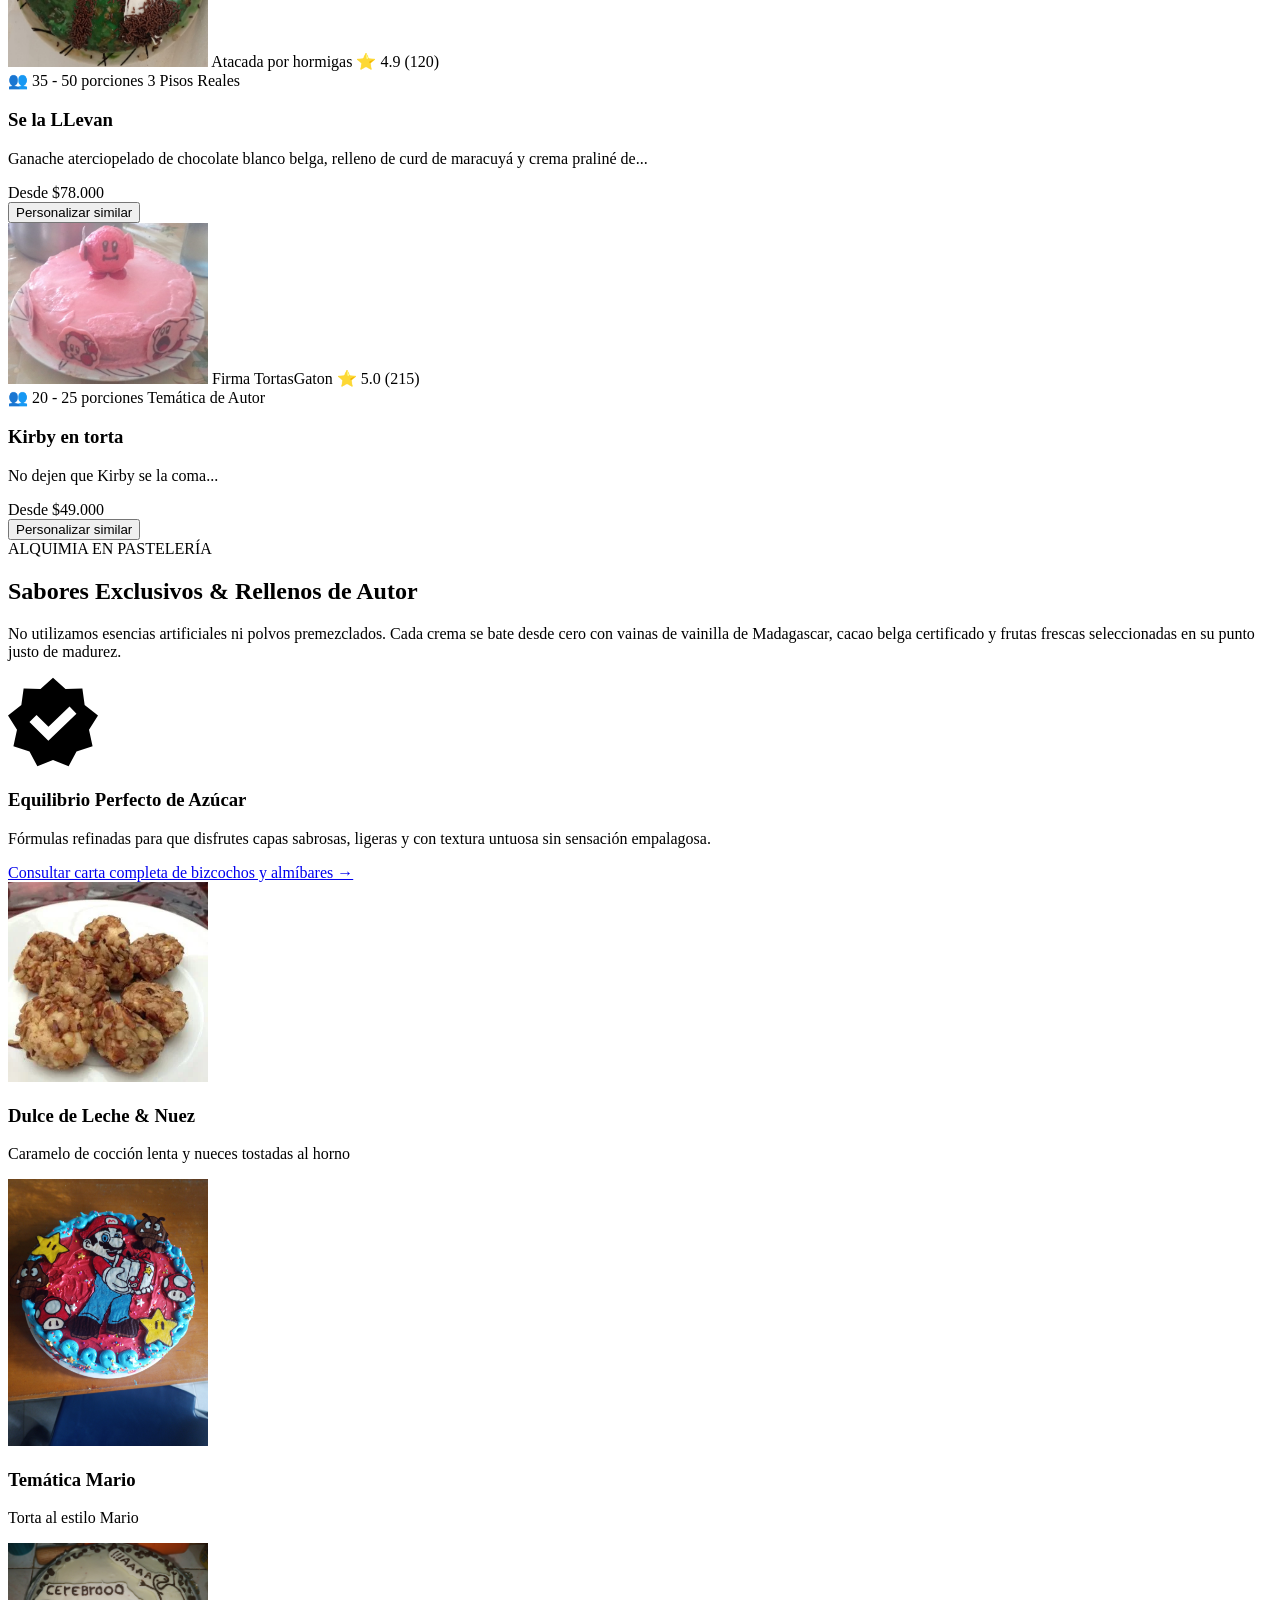
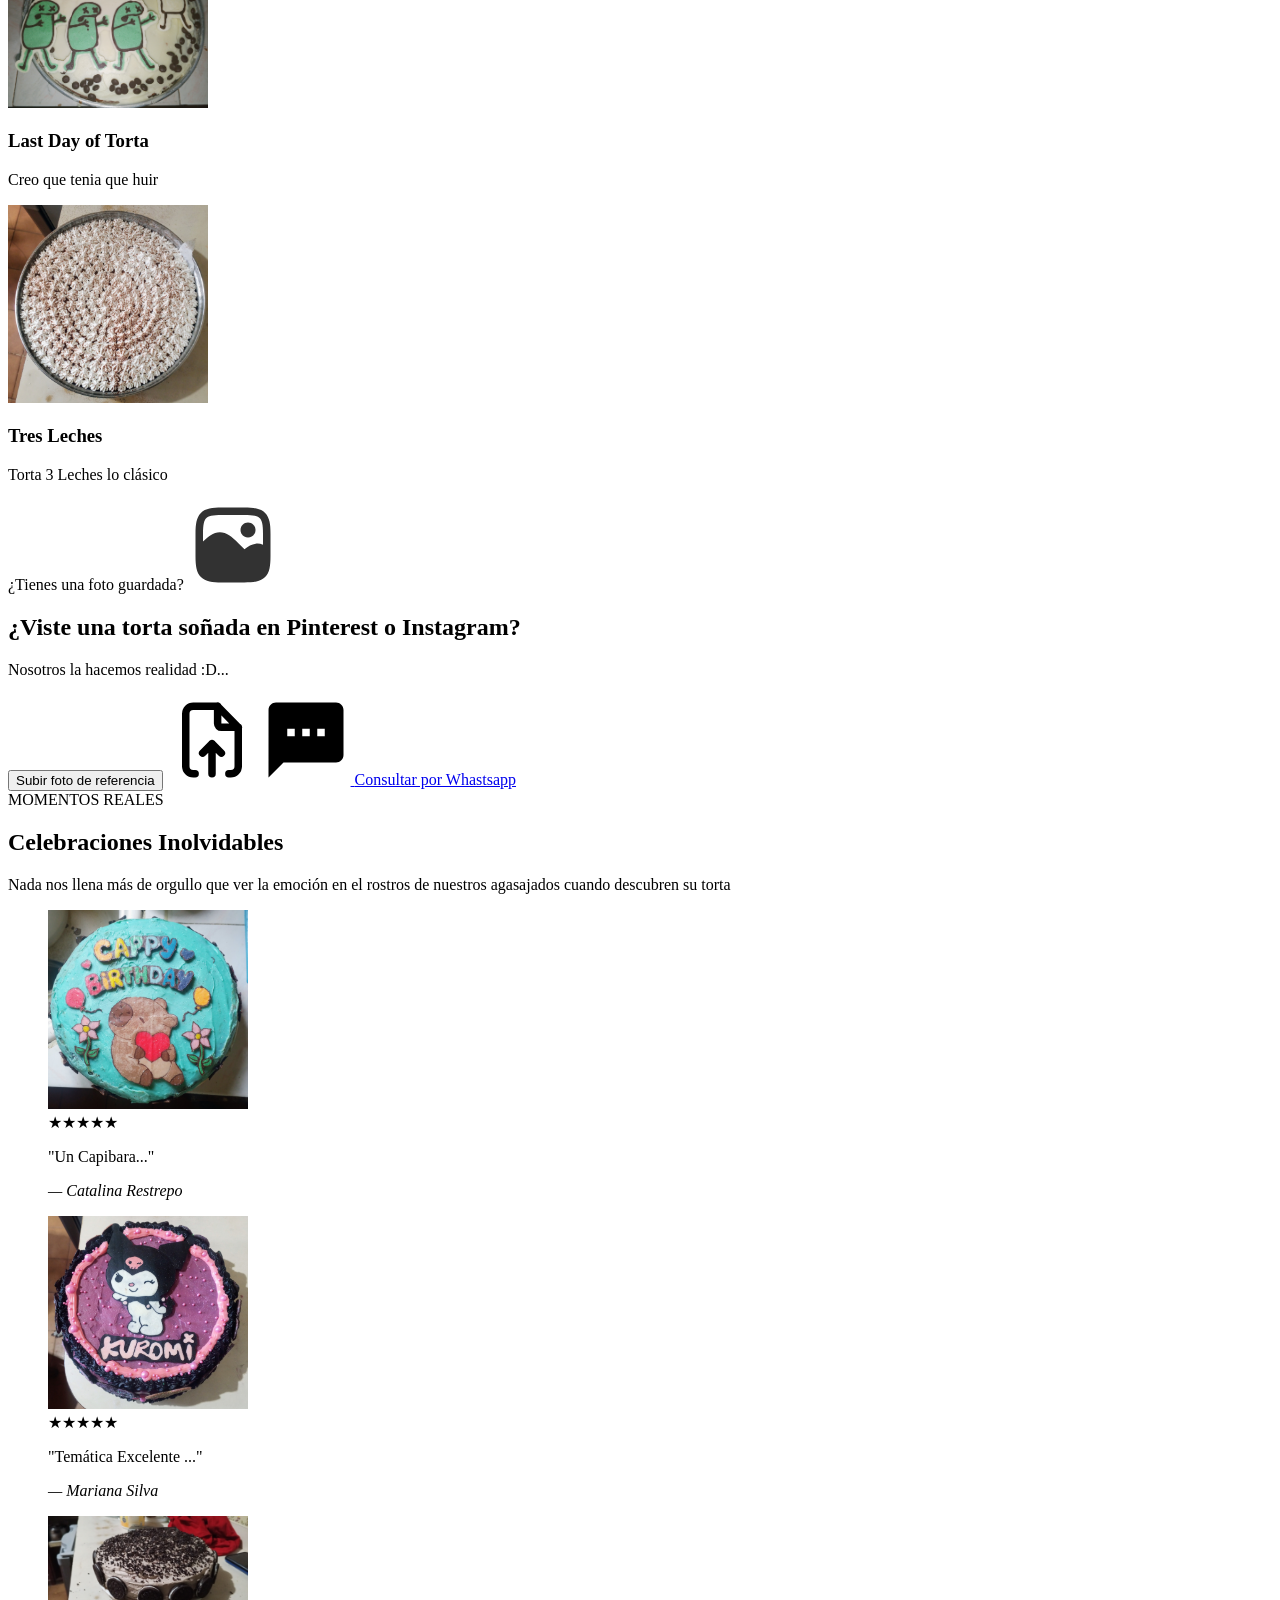
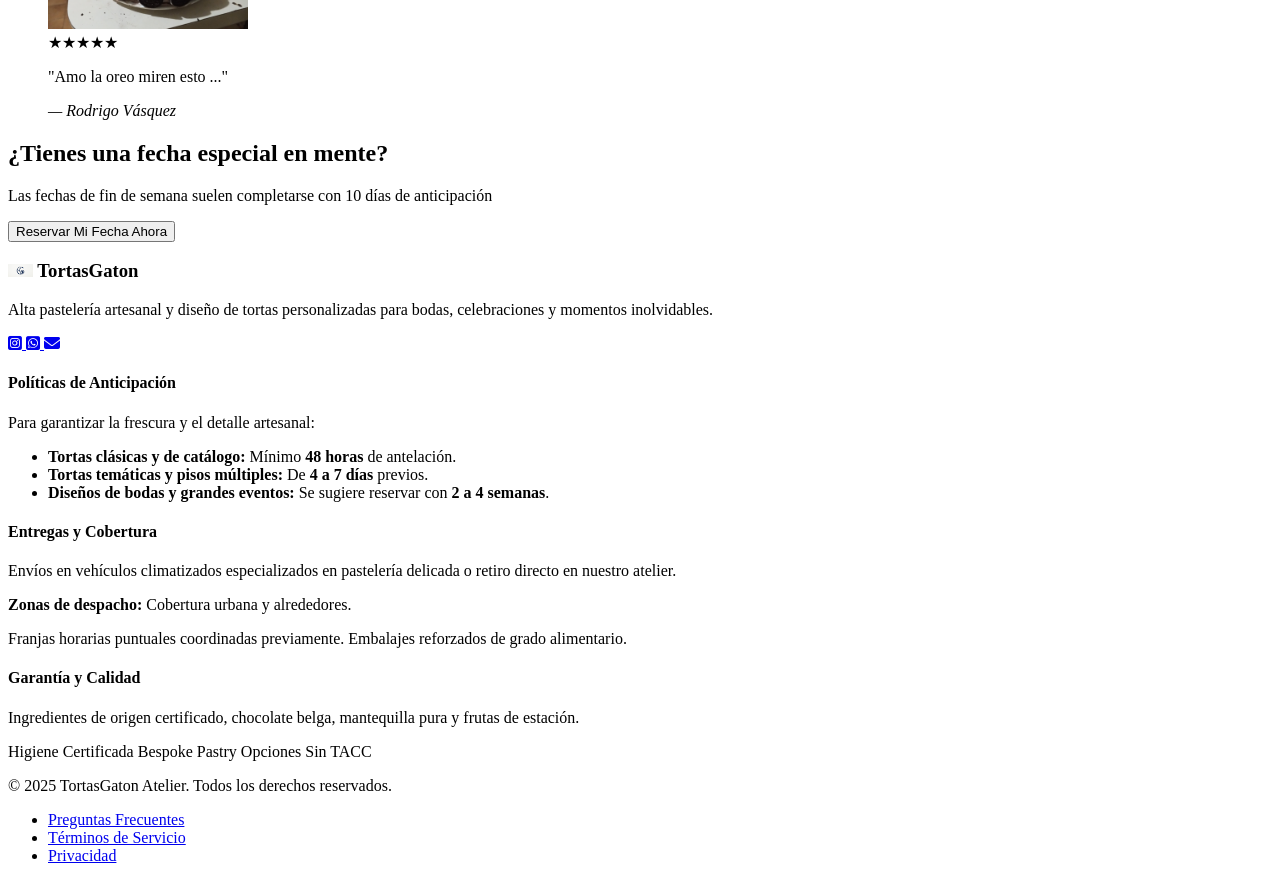
==== commit 56afc13c: "Retoque de index.html y catalogo.html Cambio de imágenes" ====
--- a/html-ccs/index.html
+++ b/html-ccs/index.html
@@ -333,7 +333,7 @@
                 </div>
                 
                 <h3>Kirby en torta</h3>
-                <p>Red Velvet húmedo con ganache montada de frutos rojos y centro trufado de chocolate semi-amargo...</p>
+                <p>No dejen que Kirby se la coma...</p>
                 
                 <div class="product-footer">
                     <div class="price-box">
@@ -388,33 +388,33 @@
                 <!-- Sabor 2 -->
                 <article class="flavor-card">
                     <div class="flavor-img">
-                        <img src="../src/assets/images/Red velvet & Berries.jpg" alt="Red Velvet & Berries" width="200">
+                        <img src="../src/assets/images/Torta de Mario.jpg" alt="Mario" width="200">
                     </div>
                     <div class="flavor-details">
-                        <h3>Red Velvet & Berries</h3>
-                        <p>Queso crema sedoso y reducción de frutos del bosque</p>
+                        <h3>Temática Mario</h3>
+                        <p>Torta al estilo Mario</p>
                     </div>
                 </article>
 
                 <!-- Sabor 3 -->
                 <article class="flavor-card">
                     <div class="flavor-img">
-                        <img src="../src/assets/images/Chocolate Belga Trufado.jpg" alt="Chocolate Belga Trufado" width="200">
+                        <img src="../src/assets/images/Torta Cerebro.jpg" alt="Cerebro" width="200">
                     </div>
                     <div class="flavor-details">
-                        <h3>Chocolate Belga Trufado</h3>
-                        <p>70% Callebaut con ganache batida de trufa</p>
+                        <h3>Last Day of Torta</h3>
+                        <p>Creo que tenia que huir</p>
                     </div>
                 </article>
 
                 <!-- Sabor 4 -->
                 <article class="flavor-card">
                     <div class="flavor-img">
-                        <img src="../src/assets/images/Maracuyá Silvestre.jpg" alt="Maracuyá Silvestre" width="200">
+                        <img src="../src/assets/images/3 Leches.jpg" alt="3 Leches" width="200">
                     </div>
                     <div class="flavor-details">
-                        <h3>Maracuyá Silvestre</h3>
-                        <p>Mousse cítrico fresco equilibrado con chocolate blanco</p>
+                        <h3>Tres Leches</h3>
+                        <p>Torta 3 Leches lo clásico</p>
                     </div>
                 </article>
             </div>
@@ -452,23 +452,23 @@
             <div class="testimonials-container">
                 <!-- Reseña 1 -->
                 <blockquote class="testimonial-card">
-                    <img src="../src/assets/images/Torta graduación.png" alt="Tgraduación">
+                    <img src="../src/assets/images/Capy Torta.jpg" alt="Capibara" width="200">
                     <div class="rating">★★★★★</div>
-                    <p>"Tremenda torta de graduación..."</p>
+                    <p>"Un Capibara..."</p>
                     <cite>— Catalina Restrepo</cite>
                 </blockquote>
                 <!-- Reseña 2 -->
                 <blockquote class="testimonial-card">
-                    <img src="../src/assets/images/Torta Gatitos.png" alt="TGatitos">
+                    <img src="../src/assets/images/Kuromi Torta.jpg" alt="Kuromi" width="200">
                     <div class="rating">★★★★★</div>
                     <p>"Temática Excelente ..."</p>
                     <cite>— Mariana Silva</cite>
                 </blockquote>
                  <!-- Reseña 3 -->
                 <blockquote class="testimonial-card">
-                    <img src="../src/assets/images/Torta ejecutiva.png" alt="Tejecutiva">
+                    <img src="../src/assets/images/Torta Oreo.jpeg" alt="Oreo" width="200">
                     <div class="rating">★★★★★</div>
-                    <p>"Excelente atención y el sabor increíble..."</p>
+                    <p>"Amo la oreo miren esto ..."</p>
                     <cite>— Rodrigo Vásquez</cite>
                 </blockquote>
             </div>
@@ -540,7 +540,7 @@
     <div class="footer-bottom">
         <p>&copy; 2025 TortasGaton Atelier. Todos los derechos reservados.</p>
         <ul class="footer-legal">
-            <li><a href="#faq">Preguntas Frecuentes</a></li>
+            <li><a href="funciona.html#faq">Preguntas Frecuentes</a></li>
             <li><a href="#terminos">Términos de Servicio</a></li>
             <li><a href="#privacidad">Privacidad</a></li>
         </ul>
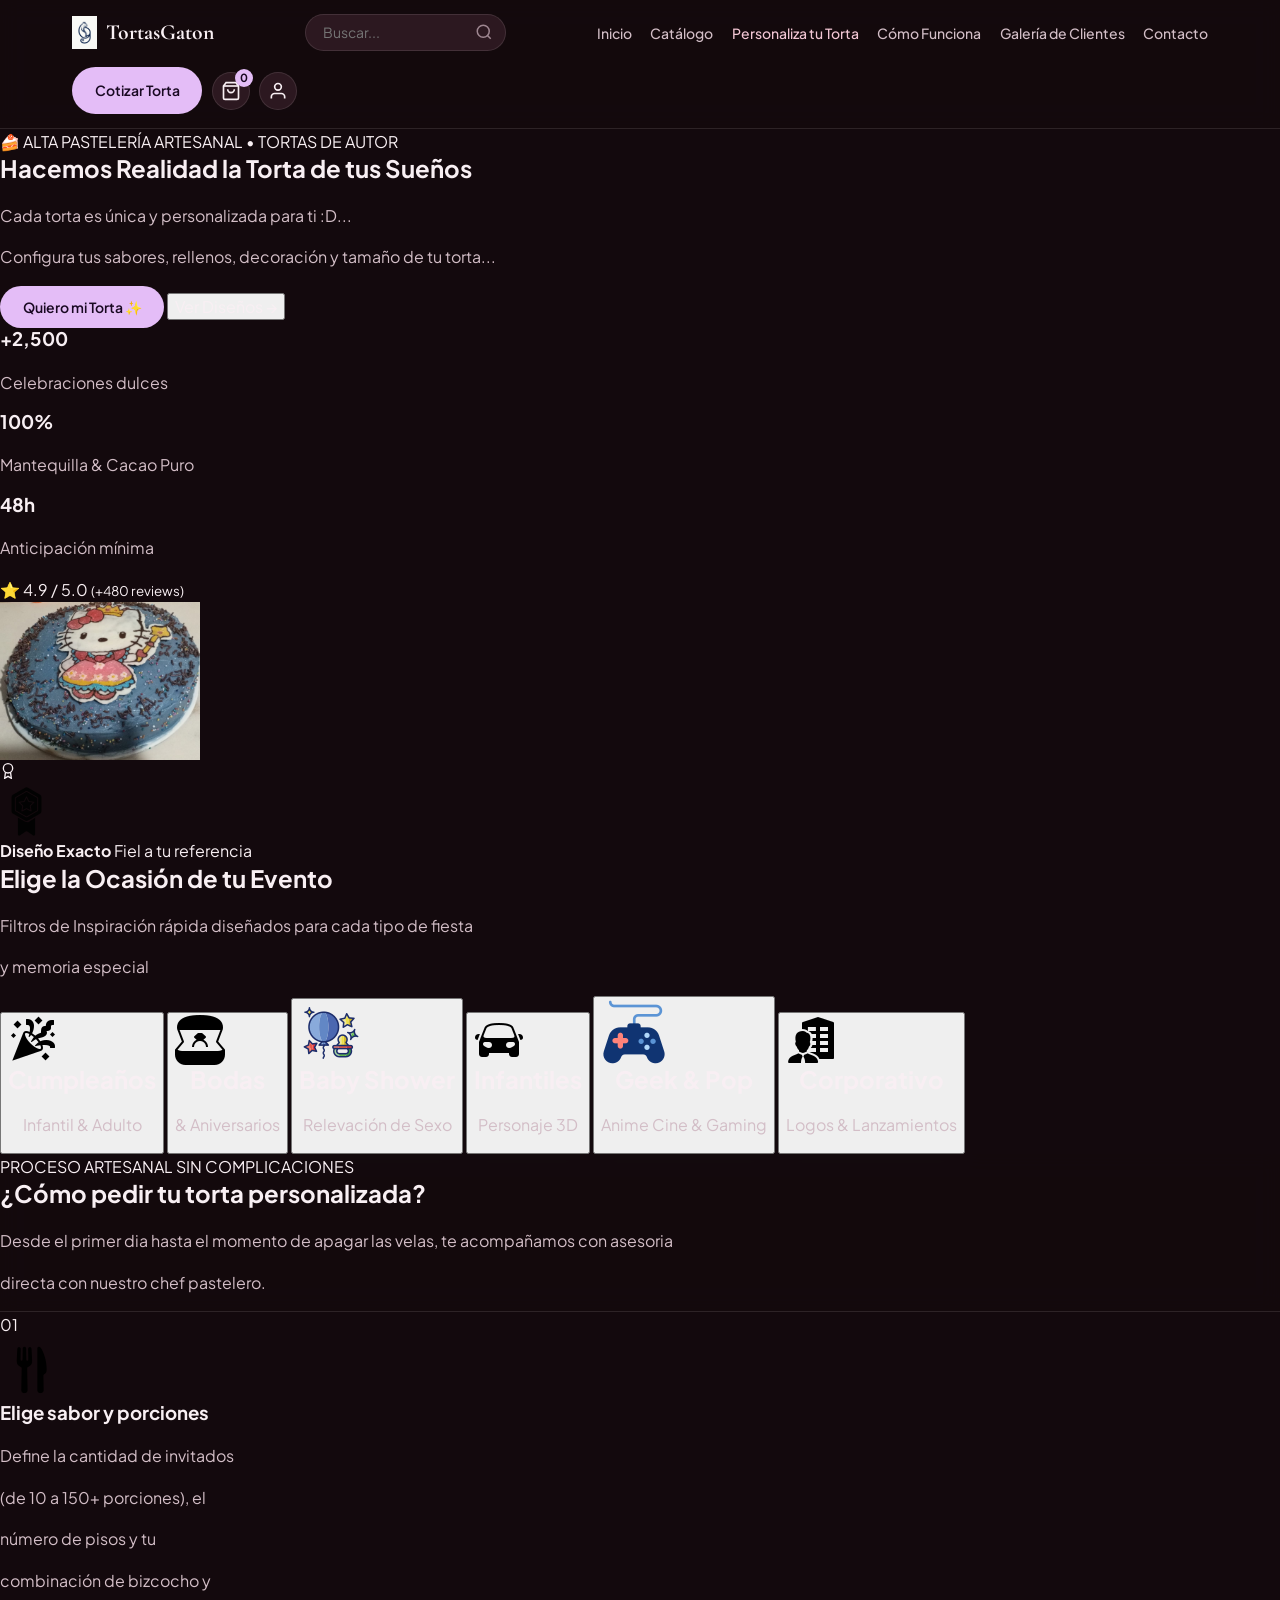
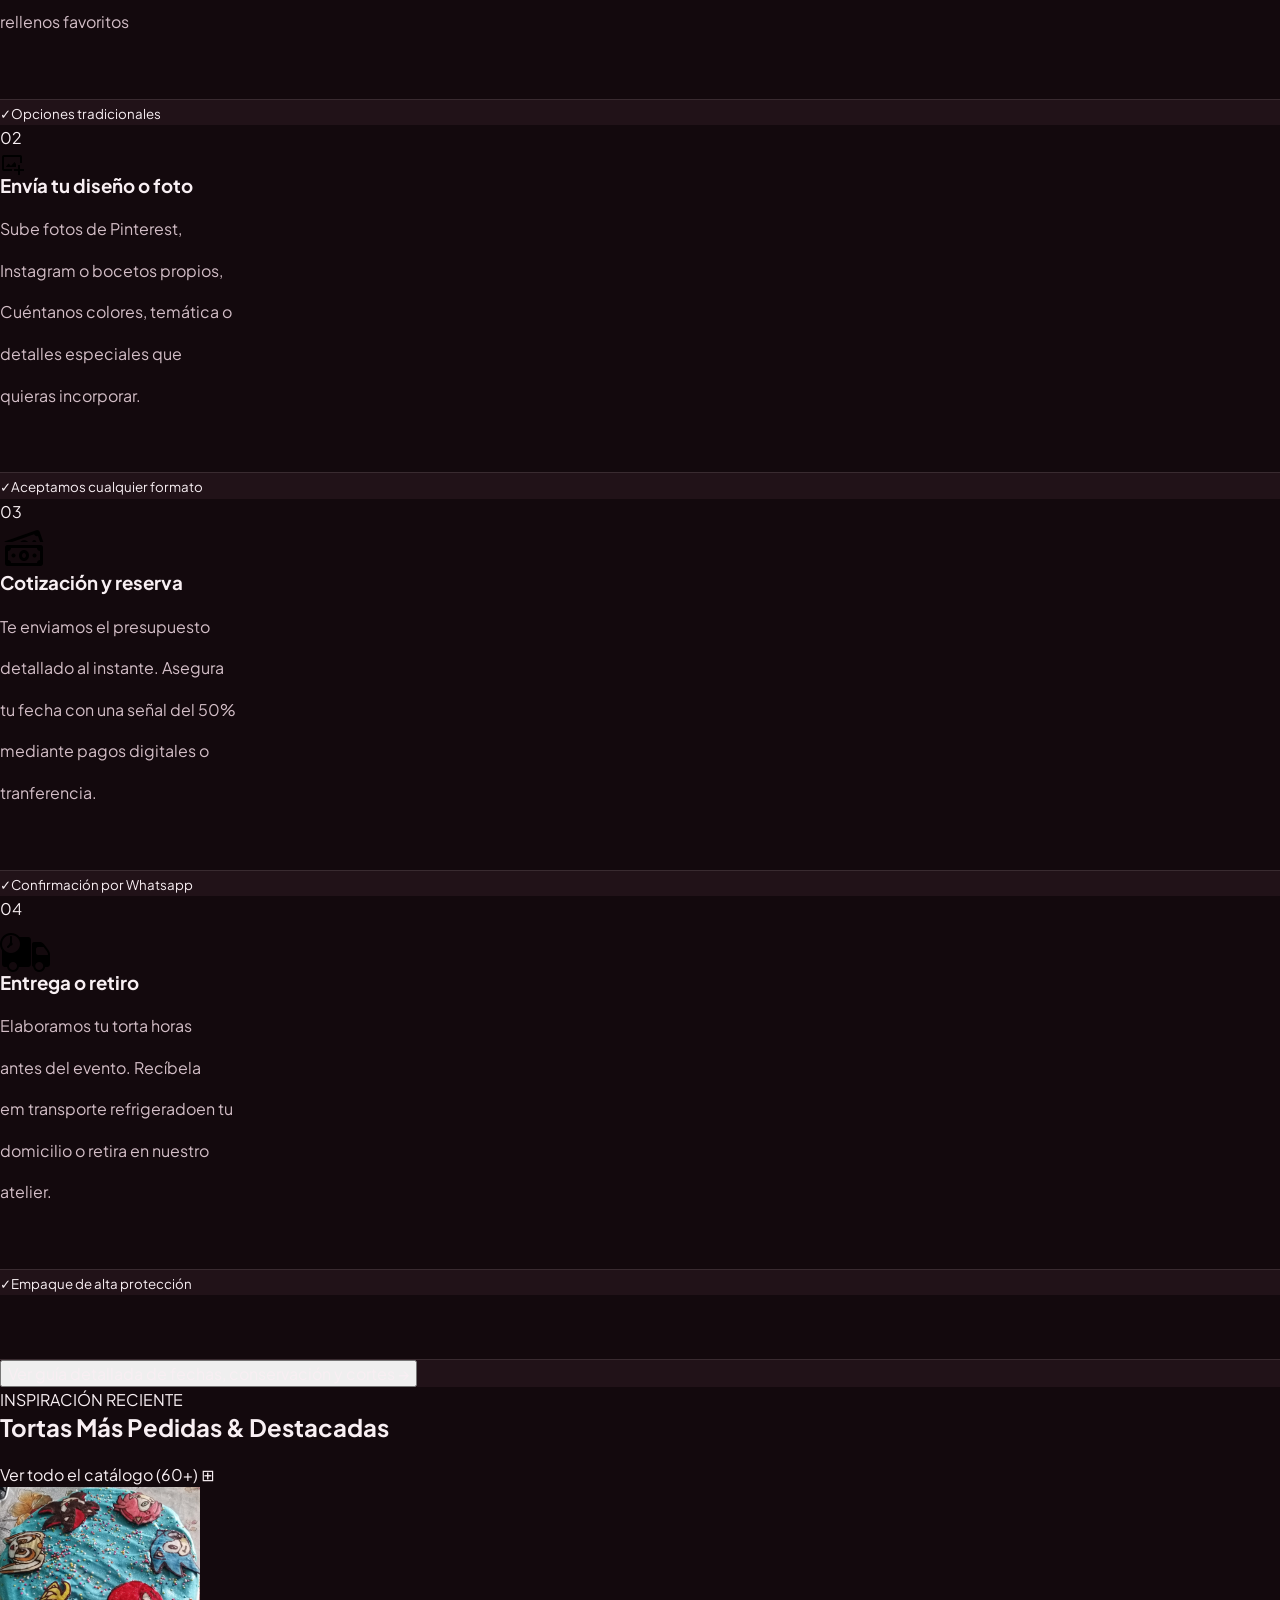
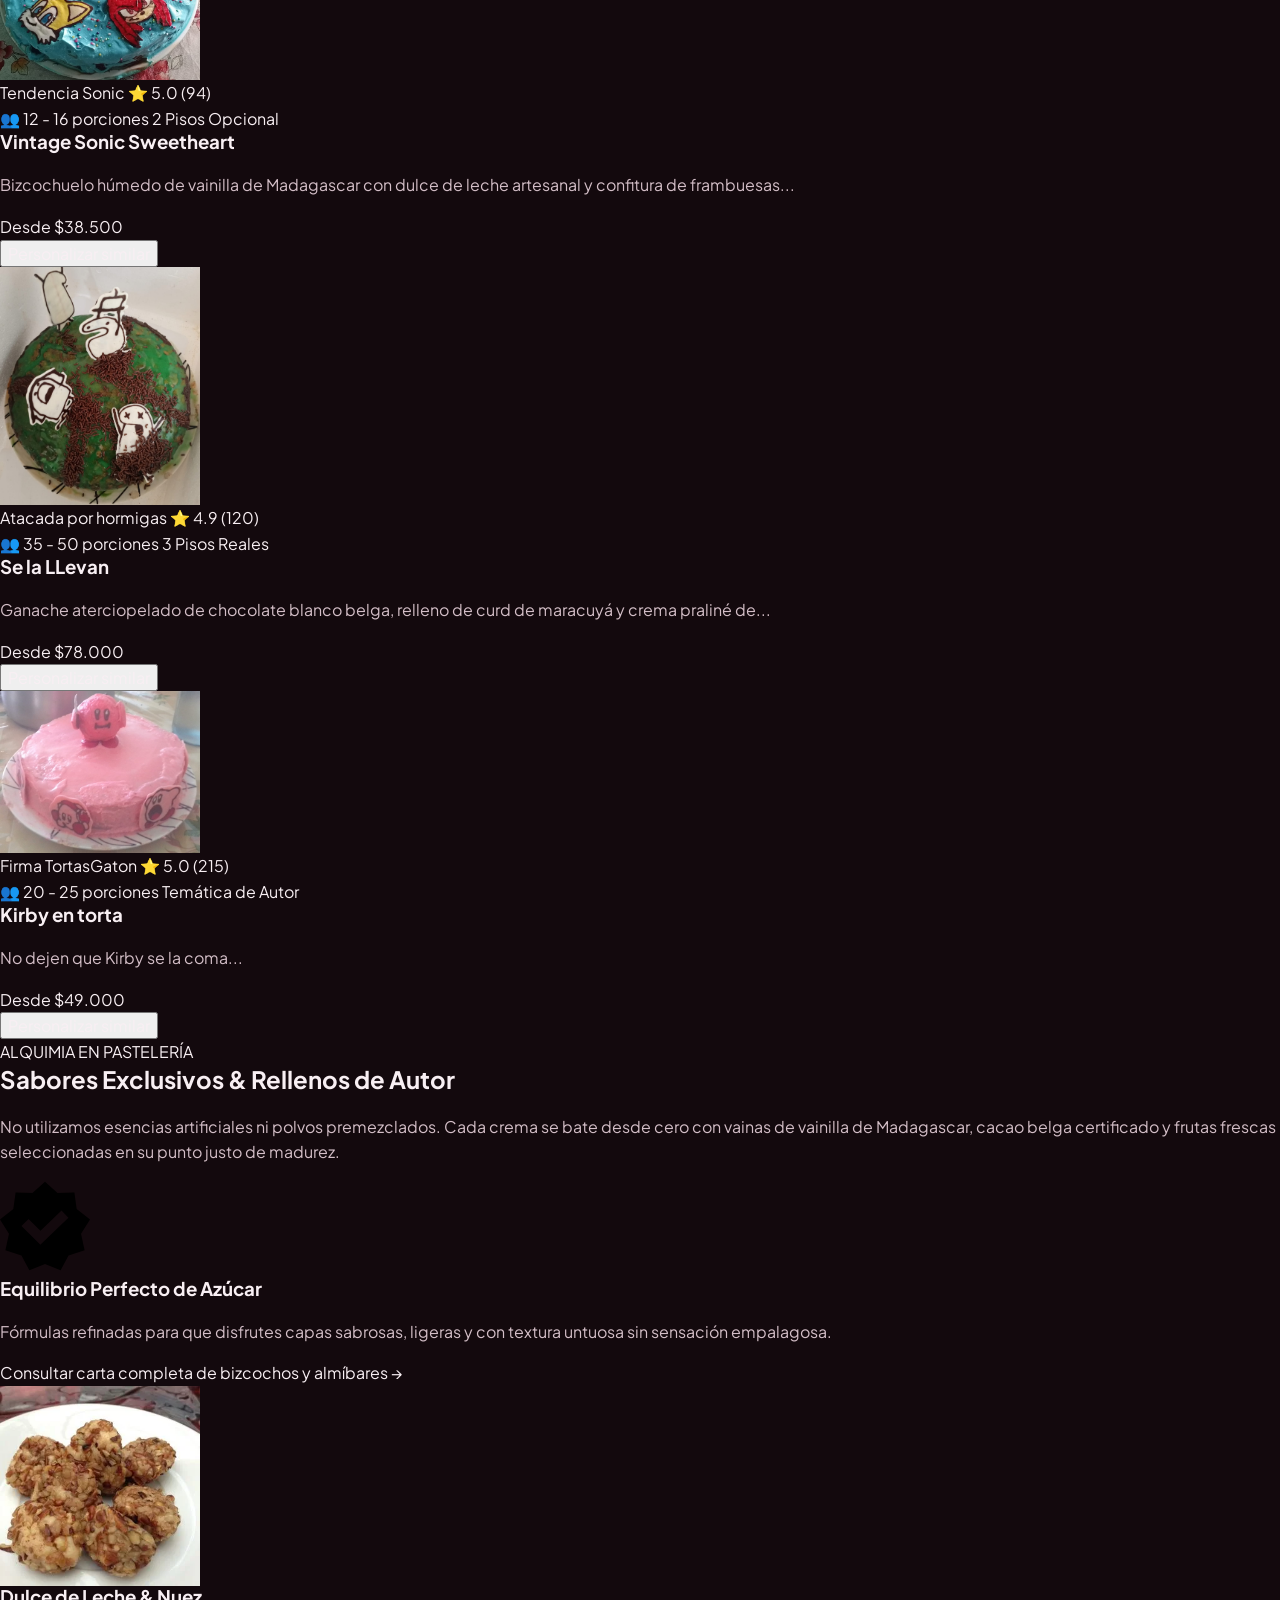
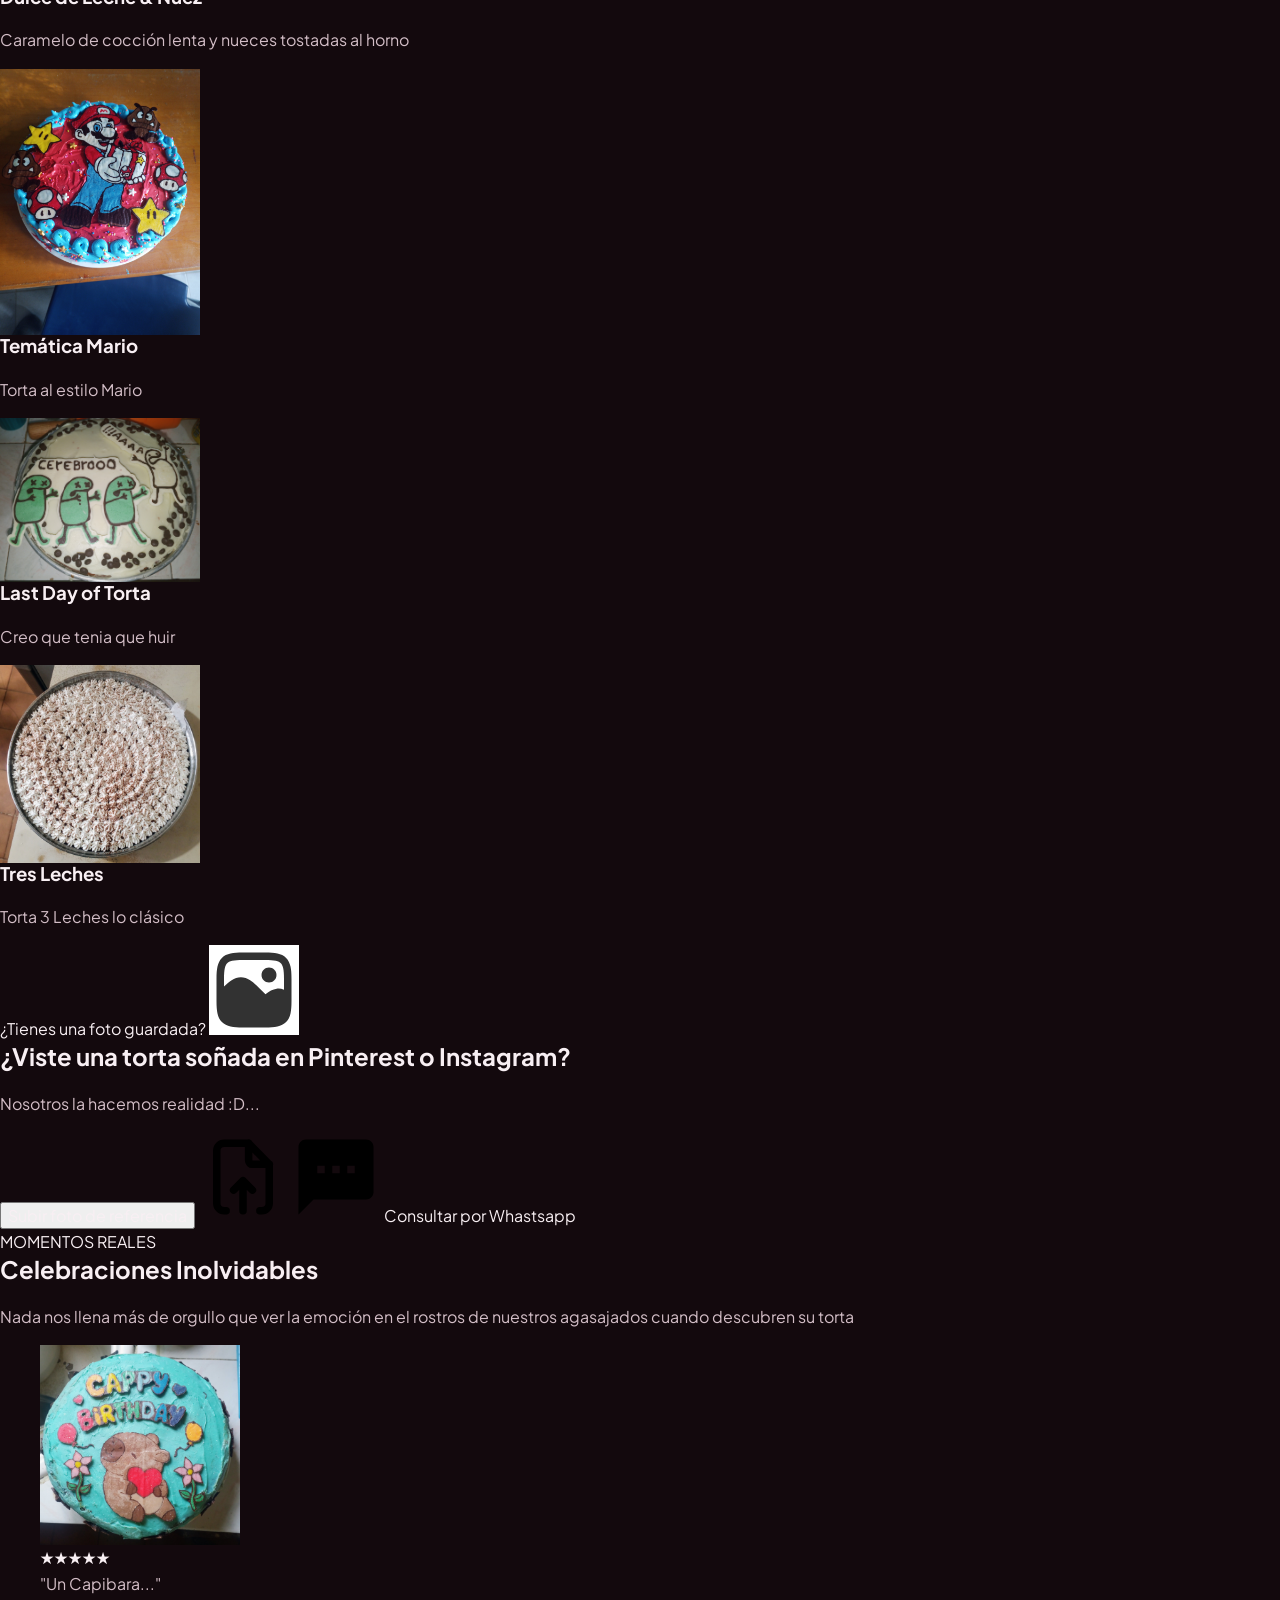
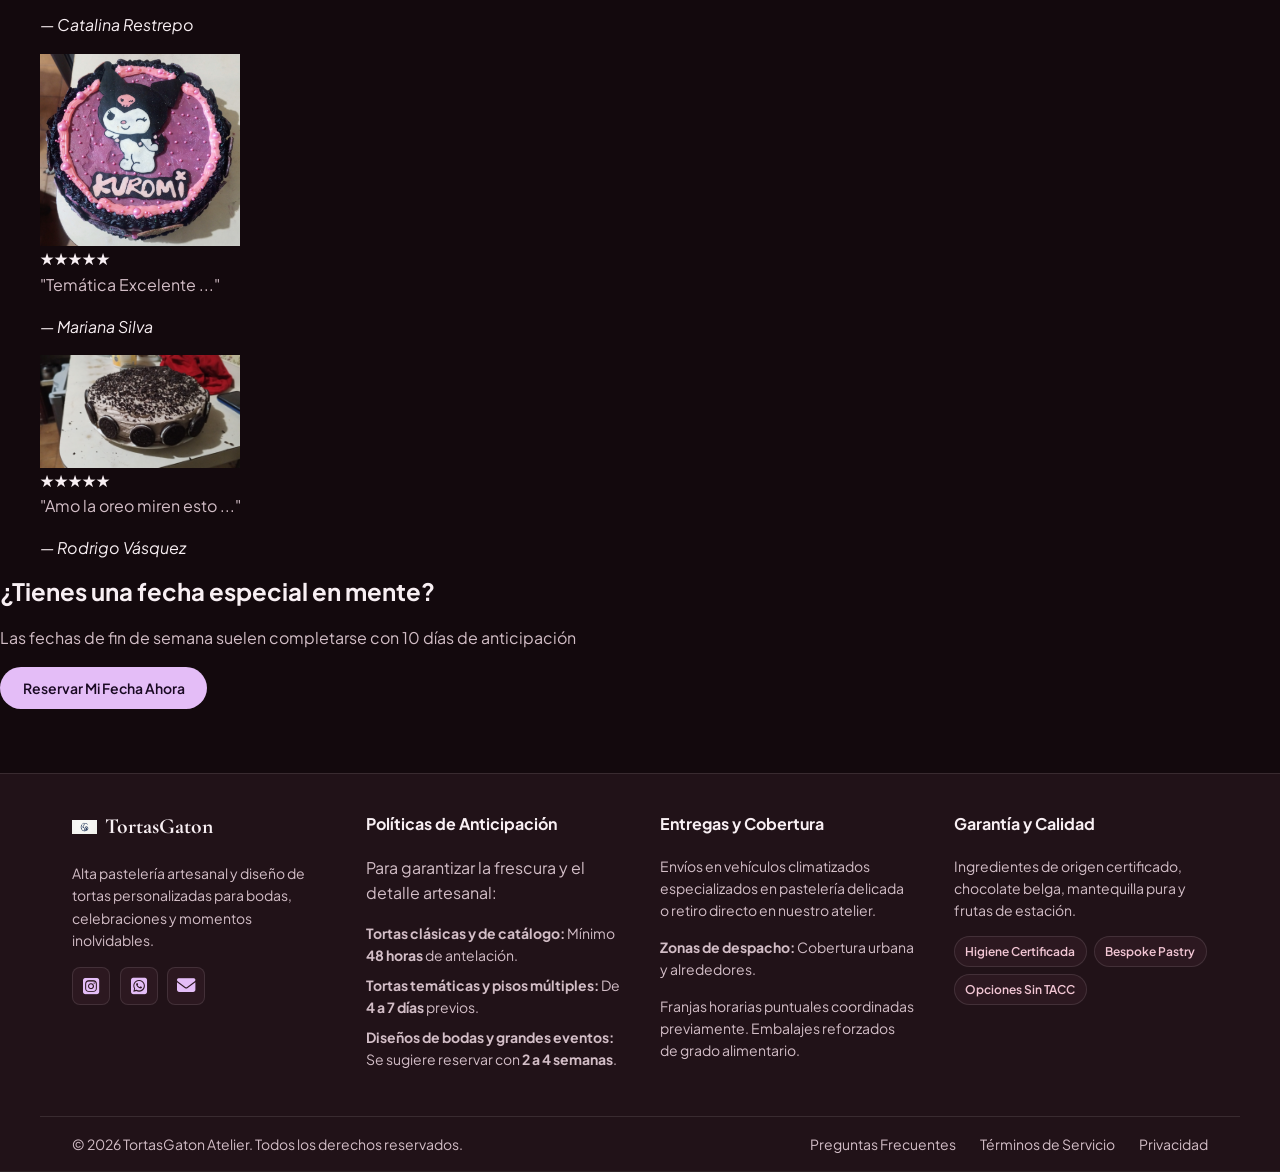
==== commit ba0e84ab: "Terminada HTML comenzando  con CSS" ====
--- a/html-ccs/index.html
+++ b/html-ccs/index.html
@@ -18,64 +18,69 @@
     <!-- Inicio iconos del footer -->
     <link rel="stylesheet" href="https://cdnjs.cloudflare.com/ajax/libs/font-awesome/6.5.2/css/all.min.css" />
     <!-- Fin iconos del footer -->
+    <!-- Iconos Font Awesome -->
+    <link rel="stylesheet" href="https://cdnjs.cloudflare.com/ajax/libs/font-awesome/6.5.2/css/all.min.css" />
+    <!-- Fuentes tipográficas (Editorial Serif + Sans limpia) -->
+    <link rel="preconnect" href="https://fonts.googleapis.com">
+    <link rel="preconnect" href="https://fonts.gstatic.com" crossorigin>
+    <link href="https://fonts.googleapis.com/css2?family=Cormorant+Garamond:ital,wght@0,600;0,700;1,600&family=Plus+Jakarta+Sans:wght@400;500;600;700&display=swap" rel="stylesheet">
+
+    <!-- Hojas de estilo TortasGaton -->
+    <link rel="stylesheet" href="./variables.css">
+    <link rel="stylesheet" href="./global.css">
+    <link rel="stylesheet" href="./pages.css">
 </head>
 <body>
 
    <!-- 1. BARRA DE NAVEGACIÓN PRINCIPAL -->
 <header>
-    <nav class="navbar">
-        <!-- Logo con imagen y texto -->
-        <a href="#" class="logo">
-            <img src="../src/assets/images/Logo Gaton V1.png" alt="TortasGaton Logo" width="25">
-            <span>TortasGaton</span>
-        </a>
-
-        <!-- Botón/Campo de búsqueda -->
-        <div class="nav-search">
-            <form action="/buscar" method="GET">
-                <input type="search" name="q" placeholder="Buscar..." aria-label="Buscar">
-                <button type="submit" aria-label="Buscar">
-                    <svg width="18" height="18" viewBox="0 0 24 24" fill="none" stroke="currentColor" stroke-width="2">
-                        <circle cx="11" cy="11" r="8"></circle>
-                        <line x1="21" y1="21" x2="16.65" y2="16.65"></line>
+    <header>
+        <nav class="navbar">
+            <a href="index.html" class="logo">
+                <img src="../src/assets/images/Logo Gaton V1.png" alt="TortasGaton Logo" width="25">
+                <span>TortasGaton</span>
+            </a>
+    
+            <div class="nav-search">
+                <form action="/buscar" method="GET">
+                    <input type="search" name="q" placeholder="Buscar..." aria-label="Buscar">
+                    <button type="submit" aria-label="Buscar">
+                        <svg width="18" height="18" viewBox="0 0 24 24" fill="none" stroke="currentColor" stroke-width="2">
+                            <circle cx="11" cy="11" r="8"></circle>
+                            <line x1="21" y1="21" x2="16.65" y2="16.65"></line>
+                        </svg>
+                    </button>
+                </form>
+            </div>
+    
+            <ul class="nav-links">
+                <li><a href="index.html">Inicio</a></li>
+                <li><a href="catalogo.html">Catálogo</a></li>
+                <li><a href="personaliza.html" class="btn-highlight">Personaliza tu Torta</a></li>
+                <li><a href="funciona.html">Cómo Funciona</a></li>
+                <li><a href="clientes.html">Galería de Clientes</a></li>
+                <li><a href="contacto.html">Contacto</a></li>
+            </ul>
+    
+            <div class="nav-actions">
+                <a href="cotizar.html" class="btn-primary">Cotizar Torta</a>
+                <a href="carrito.html" class="btn-icon cart-btn" aria-label="Carrito">
+                    <svg width="20" height="20" viewBox="0 0 24 24" fill="none" stroke="currentColor" stroke-width="2">
+                        <path d="M6 2L3 6v14a2 2 0 0 0 2 2h14a2 2 0 0 0 2-2V6l-3-4z"></path>
+                        <line x1="3" y1="6" x2="21" y2="6"></line>
+                        <path d="M16 10a4 4 0 0 1-8 0"></path>
                     </svg>
-                </button>
-            </form>
-        </div>
-
-        <!-- Enlaces de navegación -->
-        <ul class="nav-links">
-            <li><a href="index.html">Inicio</a></li>
-            <li><a href="catalogo.html">Catálogo</a></li>
-            <li><a href="personaliza.html" class="btn-highlight">Personaliza tu Torta</a></li>
-            <li><a href="funciona.html">Cómo Funciona</a></li>
-            <li><a href="clientes.html">Galería de Clientes</a></li>
-            <li><a href="contacto.html">Contacto</a></li>
-        </ul>
-
-        <!-- Acciones a la derecha -->
-        <div class="nav-actions">
-            <a href="cotizar.html" class="btn-primary">Cotizar Torta</a>
-            
-            <a href="#carrito" class="btn-icon cart-btn" aria-label="Carrito">
-                <svg width="20" height="20" viewBox="0 0 24 24" fill="none" stroke="currentColor" stroke-width="2">
-                    <path d="M6 2L3 6v14a2 2 0 0 0 2 2h14a2 2 0 0 0 2-2V6l-3-4z"></path>
-                    <line x1="3" y1="6" x2="21" y2="6"></line>
-                    <path d="M16 10a4 4 0 0 1-8 0"></path>
-                </svg>
-                <span class="badge">0</span>
-            </a>
-
-            <a href="#cuenta" class="btn-icon account-btn" aria-label="Cuenta">
-                <svg width="20" height="20" viewBox="0 0 24 24" fill="none" stroke="currentColor" stroke-width="2">
-                    <path d="M20 21v-2a4 4 0 0 0-4-4H8a4 4 0 0 0-4 4v2"></path>
-                    <circle cx="12" cy="7" r="4"></circle>
-                </svg>
-            </a>
-        </div>
-    </nav>
-</header>
-
+                    <span class="badge">0</span>
+                </a>
+                <a href="cuenta.html" class="btn-icon account-btn" aria-label="Cuenta">
+                    <svg width="20" height="20" viewBox="0 0 24 24" fill="none" stroke="currentColor" stroke-width="2">
+                        <path d="M20 21v-2a4 4 0 0 0-4-4H8a4 4 0 0 0-4 4v2"></path>
+                        <circle cx="12" cy="7" r="4"></circle>
+                    </svg>
+                </a>
+            </div>
+        </nav>
+    </header>
     <main>
         <!-- 2. SECCIÓN HERO (Presentación principal) -->
         <section id="hero" class="hero-section">
@@ -484,7 +489,6 @@
 <!-- 10. PIE DE PÁGINA (Footer) -->
 <footer>
     <div class="footer-container">
-        <!-- Columna 1: Marca y Redes -->
         <div class="footer-brand">
             <h3 class="brand-title">
                 <img src="../src/assets/images/Logo Gaton V2.png" alt="TortasGatonV2 Logo" width="25" class="footer-logo"> 
@@ -496,16 +500,15 @@
                 <a href="https://instagram.com" target="_blank" rel="noopener noreferrer" class="btn" aria-label="Instagram">
                     <i class="fa-brands fa-square-instagram" aria-hidden="true"></i>   
                 </a>
-                <a href="https://wa.me" target="_blank" rel="noopener noreferrer" class="btn" aria-label="Chat de WhatsApp">
+                <a href="https://wa.me/5491134567890" target="_blank" rel="noopener noreferrer" class="btn" aria-label="Chat de WhatsApp">
                     <i class="fa-brands fa-square-whatsapp" aria-hidden="true"></i>
                 </a>
-                <a href="mailto:tu-correo@ejemplo.com" class="btn" aria-label="Correo Electrónico">
+                <a href="mailto:pedidos@tortasgaton.com" class="btn" aria-label="Correo Electrónico">
                     <i class="fa-solid fa-envelope" aria-hidden="true"></i>
                 </a>
             </div>
         </div>
 
-        <!-- Columna 2: Políticas de Anticipación -->
         <div class="footer-links">
             <h4>Políticas de Anticipación</h4>
             <p>Para garantizar la frescura y el detalle artesanal:</p>
@@ -516,7 +519,6 @@
             </ul>
         </div>
 
-        <!-- Columna 3: Entregas y Cobertura -->
         <div class="footer-info">
             <h4>Entregas y Cobertura</h4>
             <p>Envíos en vehículos climatizados especializados en pastelería delicada o retiro directo en nuestro atelier.</p>
@@ -524,7 +526,6 @@
             <p>Franjas horarias puntuales coordinadas previamente. Embalajes reforzados de grado alimentario.</p>
         </div>
 
-        <!-- Columna 4: Garantía y Calidad (Faltante) -->
         <div class="footer-warranty">
             <h4>Garantía y Calidad</h4>
             <p>Ingredientes de origen certificado, chocolate belga, mantequilla pura y frutas de estación.</p>
@@ -536,13 +537,12 @@
         </div>
     </div>
 
-    <!-- Barra Inferior (Copyright y Enlaces Secundarios) -->
     <div class="footer-bottom">
-        <p>&copy; 2025 TortasGaton Atelier. Todos los derechos reservados.</p>
+        <p>&copy; 2026 TortasGaton Atelier. Todos los derechos reservados.</p>
         <ul class="footer-legal">
             <li><a href="funciona.html#faq">Preguntas Frecuentes</a></li>
-            <li><a href="#terminos">Términos de Servicio</a></li>
-            <li><a href="#privacidad">Privacidad</a></li>
+            <li><a href="terminos.html#terminos">Términos de Servicio</a></li>
+            <li><a href="privacidad.html#privacidad">Privacidad</a></li>
         </ul>
     </div>
 </footer>
--- a/html-ccs/variables.css
+++ b/html-ccs/variables.css
@@ -0,0 +1,60 @@
+/* ==========================================================================
+   TORTASGATON ATELIER - VARIABLES DE DISEÑO (variables.css)
+   ========================================================================== */
+
+   :root {
+    /* 1. Paleta de colores */
+    --bg-canvas: #140a0e;          /* Fondo general oscuro (cacao / vino muy profundo) */
+    --bg-surface: #211218;         /* Superficie principal de secciones y tarjetas */
+    --bg-elevated: #2c1820;        /* Tarjetas destacadas, inputs y bloques elevados */
+    --bg-pill: rgba(255, 255, 255, 0.06);
+
+    --text-primary: #f8eff3;       /* Texto principal claro */
+    --text-secondary: #d3bec7;     /* Párrafos y descripciones secundarias */
+    --text-muted: #9e8690;         /* Etiquetas auxiliares y notas sutiles */
+
+    --accent-primary: #e4bdf7;     /* Lila pastel principal (botones y enlaces activos) */
+    --accent-primary-hover: #d8a6f2;
+    --accent-secondary: #f2c6d4;   /* Rosa pastel suave para detalles/énfasis */
+    --on-accent: #190922;          /* Texto oscuro sobre botones/badges claros */
+
+    --border-subtle: rgba(248, 239, 243, 0.11);
+    --border-strong: rgba(228, 189, 247, 0.35);
+
+    /* 2. Tipografías */
+    --font-display: "Cormorant Garamond", Georgia, serif;
+    --font-sans: "Plus Jakarta Sans", system-ui, -apple-system, "Segoe UI", Roboto, sans-serif;
+
+    /* Escala tipográfica */
+    --text-xs: 0.75rem;            /* 12px */
+    --text-sm: 0.875rem;           /* 14px */
+    --text-base: 1rem;             /* 16px */
+    --text-lg: 1.125rem;           /* 18px */
+    --text-xl: 1.35rem;            /* 21.6px */
+    --text-2xl: clamp(1.75rem, 3vw, 2.5rem);
+    --text-3xl: clamp(2.1rem, 4vw, 3.1rem);
+
+    /* 3. Espaciados y contenedores */
+    --space-xs: 0.5rem;            /* 8px */
+    --space-sm: 0.75rem;           /* 12px */
+    --space-md: 1rem;              /* 16px */
+    --space-lg: 1.5rem;            /* 24px */
+    --space-xl: 2.5rem;            /* 40px */
+    --space-2xl: 4rem;             /* 64px */
+
+    --container-max: 1200px;
+    --gutter: clamp(1rem, 3vw, 2rem);
+
+    /* 4. Radios de borde y sombras */
+    --radius-sm: 8px;
+    --radius-md: 14px;
+    --radius-lg: 20px;
+    --radius-pill: 999px;
+
+    --shadow-card: 0 12px 32px rgba(0, 0, 0, 0.35);
+    --shadow-soft: 0 6px 18px rgba(0, 0, 0, 0.22);
+
+    /* 5. Transiciones */
+    --transition-fast: 0.18s ease;
+    --transition-base: 0.28s ease;
+}
--- a/html-ccs/global.css
+++ b/html-ccs/global.css
@@ -0,0 +1,444 @@
+/* ==========================================================================
+   TORTASGATON ATELIER - ESTILOS GLOBALES (global.css)
+   ========================================================================== */
+
+/* 1. Reset básico */
+*,
+*::before,
+*::after {
+    box-sizing: border-box;
+}
+
+html {
+    scroll-behavior: smooth;
+}
+
+body {
+    margin: 0;
+    background-color: var(--bg-canvas);
+    color: var(--text-primary);
+    font-family: var(--font-sans);
+    font-size: var(--text-base);
+    line-height: 1.6;
+    overflow-x: hidden;
+}
+
+img {
+    max-width: 100%;
+    height: auto;
+    display: block;
+}
+
+a {
+    color: inherit;
+    text-decoration: none;
+    transition: color var(--transition-fast), background-color var(--transition-fast), border-color var(--transition-fast);
+}
+
+button,
+input,
+select,
+textarea {
+    font-family: inherit;
+    font-size: inherit;
+    color: inherit;
+}
+
+button {
+    cursor: pointer;
+}
+
+/* Accesibilidad: foco visible con teclado */
+:focus-visible {
+    outline: 2px solid var(--accent-primary);
+    outline-offset: 3px;
+}
+
+/* 2. Tipografía y elementos reutilizables */
+h1, h2, h3, h4 {
+    margin-top: 0;
+    line-height: 1.2;
+    color: var(--text-primary);
+}
+
+h1 em,
+h2 em,
+h3 em {
+    font-family: var(--font-display);
+    font-style: italic;
+    font-weight: 700;
+    color: var(--accent-primary);
+}
+
+p {
+    margin-top: 0;
+    color: var(--text-secondary);
+}
+
+.section-eyebrow {
+    display: inline-block;
+    font-size: var(--text-xs);
+    font-weight: 700;
+    letter-spacing: 0.1em;
+    text-transform: uppercase;
+    color: var(--accent-primary);
+    margin-bottom: var(--space-xs);
+}
+
+/* Botones compartidos */
+.btn-primary,
+.btn-secondary-dark,
+.btn-submit-primary {
+    display: inline-flex;
+    align-items: center;
+    justify-content: center;
+    gap: var(--space-xs);
+    padding: 0.7rem 1.35rem;
+    border-radius: var(--radius-pill);
+    font-weight: 600;
+    font-size: var(--text-sm);
+    border: 1px solid transparent;
+    transition: transform var(--transition-fast), background-color var(--transition-fast), border-color var(--transition-fast);
+}
+
+.btn-primary,
+.btn-submit-primary {
+    background-color: var(--accent-primary);
+    color: var(--on-accent);
+}
+
+.btn-primary:hover,
+.btn-submit-primary:hover {
+    background-color: var(--accent-primary-hover);
+    transform: translateY(-1px);
+}
+
+.btn-secondary-dark {
+    background-color: var(--bg-elevated);
+    color: var(--text-primary);
+    border-color: var(--border-subtle);
+}
+
+.btn-secondary-dark:hover {
+    border-color: var(--border-strong);
+    background-color: var(--bg-surface);
+}
+
+/* Formularios base */
+.form-group {
+    display: flex;
+    flex-direction: column;
+    gap: 0.4rem;
+    margin-bottom: var(--space-md);
+}
+
+.form-group label {
+    font-size: var(--text-sm);
+    font-weight: 600;
+    color: var(--text-primary);
+}
+
+.form-group input,
+.form-group select,
+.form-group textarea {
+    width: 100%;
+    padding: 0.72rem 0.9rem;
+    background-color: var(--bg-elevated);
+    border: 1px solid var(--border-subtle);
+    border-radius: var(--radius-sm);
+    transition: border-color var(--transition-fast), background-color var(--transition-fast);
+}
+
+.form-group input:focus,
+.form-group select:focus,
+.form-group textarea:focus {
+    outline: none;
+    border-color: var(--accent-primary);
+}
+
+.form-row-2col {
+    display: grid;
+    grid-template-columns: repeat(2, minmax(0, 1fr));
+    gap: var(--space-md);
+}
+
+.form-fieldset {
+    border: 1px solid var(--border-subtle);
+    border-radius: var(--radius-md);
+    padding: var(--space-md);
+    margin: 0 0 var(--space-md);
+}
+
+.form-fieldset legend {
+    padding: 0 var(--space-xs);
+    font-size: var(--text-sm);
+    font-weight: 600;
+    color: var(--accent-secondary);
+}
+
+/* 3. Barra de navegación (Header) */
+header {
+    position: sticky;
+    top: 0;
+    z-index: 100;
+    background-color: rgba(20, 10, 14, 0.92);
+    backdrop-filter: blur(10px);
+    border-bottom: 1px solid var(--border-subtle);
+}
+
+.navbar {
+    max-width: var(--container-max);
+    margin: 0 auto;
+    padding: 0.85rem var(--gutter);
+    display: flex;
+    align-items: center;
+    justify-content: space-between;
+    gap: var(--space-md);
+    flex-wrap: wrap;
+}
+
+.logo {
+    display: inline-flex;
+    align-items: center;
+    gap: 0.55rem;
+    font-family: var(--font-display);
+    font-size: var(--text-xl);
+    font-weight: 700;
+    color: var(--text-primary);
+}
+
+.nav-search form {
+    display: flex;
+    align-items: center;
+    background-color: var(--bg-elevated);
+    border: 1px solid var(--border-subtle);
+    border-radius: var(--radius-pill);
+    padding: 0.25rem 0.4rem 0.25rem 0.9rem;
+}
+
+.nav-search input[type="search"] {
+    background: transparent;
+    border: none;
+    outline: none;
+    width: 150px;
+    font-size: var(--text-sm);
+}
+
+.nav-search button {
+    background: transparent;
+    border: none;
+    color: var(--text-muted);
+    display: inline-flex;
+    align-items: center;
+    padding: 0.3rem;
+}
+
+.nav-search button:hover {
+    color: var(--accent-primary);
+}
+
+.nav-links {
+    display: flex;
+    align-items: center;
+    gap: 1.15rem;
+    list-style: none;
+    margin: 0;
+    padding: 0;
+    flex-wrap: wrap;
+}
+
+.nav-links a {
+    font-size: var(--text-sm);
+    font-weight: 500;
+    color: var(--text-secondary);
+    padding: 0.35rem 0;
+}
+
+.nav-links a:hover,
+.nav-links a[aria-current="page"] {
+    color: var(--accent-primary);
+}
+
+.nav-links a[aria-current="page"] {
+    font-weight: 700;
+    border-bottom: 2px solid var(--accent-primary);
+}
+
+.nav-links a.btn-highlight {
+    color: var(--accent-secondary);
+}
+
+.nav-actions {
+    display: flex;
+    align-items: center;
+    gap: 0.6rem;
+}
+
+.btn-icon {
+    position: relative;
+    display: inline-flex;
+    align-items: center;
+    justify-content: center;
+    width: 38px;
+    height: 38px;
+    border-radius: var(--radius-pill);
+    background-color: var(--bg-elevated);
+    border: 1px solid var(--border-subtle);
+    color: var(--text-primary);
+}
+
+.btn-icon:hover,
+.btn-icon[aria-current="page"] {
+    border-color: var(--accent-primary);
+    color: var(--accent-primary);
+}
+
+.cart-btn .badge {
+    position: absolute;
+    top: -4px;
+    right: -4px;
+    min-width: 18px;
+    height: 18px;
+    padding: 0 4px;
+    border-radius: var(--radius-pill);
+    background-color: var(--accent-primary);
+    color: var(--on-accent);
+    font-size: 0.7rem;
+    font-weight: 700;
+    display: inline-flex;
+    align-items: center;
+    justify-content: center;
+}
+
+/* 4. Footer */
+footer {
+    background-color: var(--bg-surface);
+    border-top: 1px solid var(--border-subtle);
+    margin-top: var(--space-2xl);
+}
+
+.footer-container {
+    max-width: var(--container-max);
+    margin: 0 auto;
+    padding: var(--space-xl) var(--gutter);
+    display: grid;
+    grid-template-columns: repeat(auto-fit, minmax(220px, 1fr));
+    gap: var(--space-xl);
+}
+
+.brand-title {
+    display: inline-flex;
+    align-items: center;
+    gap: 0.5rem;
+    font-family: var(--font-display);
+    font-size: var(--text-xl);
+}
+
+.footer-socials {
+    display: flex;
+    gap: 0.6rem;
+    margin-top: var(--space-md);
+}
+
+.footer-socials .btn {
+    display: inline-flex;
+    align-items: center;
+    justify-content: center;
+    width: 38px;
+    height: 38px;
+    border-radius: var(--radius-sm);
+    background-color: var(--bg-elevated);
+    border: 1px solid var(--border-subtle);
+    color: var(--accent-primary);
+    font-size: 1.15rem;
+}
+
+.footer-socials .btn:hover {
+    border-color: var(--accent-primary);
+    transform: translateY(-2px);
+}
+
+.footer-links ul {
+    list-style: none;
+    padding: 0;
+    margin: var(--space-xs) 0 0;
+    display: flex;
+    flex-direction: column;
+    gap: 0.45rem;
+    font-size: var(--text-sm);
+    color: var(--text-secondary);
+}
+
+.footer-info p,
+.footer-warranty p,
+.footer-brand p {
+    font-size: var(--text-sm);
+}
+
+.footer-badges {
+    display: flex;
+    flex-wrap: wrap;
+    gap: 0.45rem;
+    margin-top: var(--space-sm);
+}
+
+.badge-tag {
+    font-size: var(--text-xs);
+    font-weight: 600;
+    padding: 0.3rem 0.65rem;
+    border-radius: var(--radius-pill);
+    background-color: var(--bg-elevated);
+    border: 1px solid var(--border-subtle);
+    color: var(--accent-secondary);
+}
+
+.footer-bottom {
+    border-top: 1px solid var(--border-subtle);
+    max-width: var(--container-max);
+    margin: 0 auto;
+    padding: var(--space-md) var(--gutter);
+    display: flex;
+    flex-wrap: wrap;
+    align-items: center;
+    justify-content: space-between;
+    gap: var(--space-md);
+    font-size: var(--text-sm);
+}
+
+.footer-bottom p {
+    margin: 0;
+}
+
+.footer-legal {
+    list-style: none;
+    display: flex;
+    flex-wrap: wrap;
+    gap: var(--space-lg);
+    margin: 0;
+    padding: 0;
+}
+
+.footer-legal a {
+    color: var(--text-secondary);
+}
+
+.footer-legal a:hover {
+    color: var(--accent-primary);
+}
+
+/* Responsive global */
+@media (max-width: 768px) {
+    .form-row-2col {
+        grid-template-columns: 1fr;
+    }
+
+    .nav-search {
+        order: 3;
+        width: 100%;
+    }
+
+    .nav-search form,
+    .nav-search input[type="search"] {
+        width: 100%;
+    }
+}
--- a/html-ccs/pages.css
+++ b/html-ccs/pages.css
@@ -0,0 +1,569 @@
+/* ==========================================================================
+   TORTASGATON ATELIER - ESTILOS POR PÁGINA (pages.css)
+   ========================================================================== */
+
+/* --------------------------------------------------------------------------
+   1. CONTACTO: BANNER DE URGENCIAS Y CUPOS DE ÚLTIMA HORA
+   -------------------------------------------------------------------------- */
+   .contact-main,
+   .legal-main,
+   .quote-main,
+   .account-main,
+   .cart-main {
+       max-width: var(--container-max);
+       margin: 0 auto;
+       padding: var(--space-xl) var(--gutter);
+   }
+   
+   .urgent-booking-banner {
+       margin-top: var(--space-xl);
+       padding: var(--space-lg) var(--space-xl);
+       background: linear-gradient(120deg, var(--bg-surface) 0%, var(--bg-elevated) 100%);
+       border: 1px solid var(--border-strong);
+       border-radius: var(--radius-lg);
+       box-shadow: var(--shadow-card);
+       display: flex;
+       align-items: center;
+       justify-content: space-between;
+       gap: var(--space-lg);
+       flex-wrap: wrap;
+   }
+   
+   .urgent-banner-content {
+       max-width: 720px;
+   }
+   
+   .urgent-status-pill {
+       display: inline-flex;
+       align-items: center;
+       gap: 0.45rem;
+       padding: 0.32rem 0.8rem;
+       border-radius: var(--radius-pill);
+       background-color: var(--bg-pill);
+       border: 1px solid var(--border-subtle);
+       color: var(--accent-secondary);
+       font-size: var(--text-xs);
+       font-weight: 600;
+       margin-bottom: var(--space-sm);
+   }
+   
+   .urgent-booking-banner h2 {
+       font-size: var(--text-2xl);
+       margin-bottom: 0.4rem;
+   }
+   
+   .urgent-booking-banner p {
+       margin: 0;
+       font-size: var(--text-sm);
+   }
+   
+   .btn-urgent-whatsapp {
+       display: inline-flex;
+       align-items: center;
+       gap: 0.55rem;
+       padding: 0.8rem 1.45rem;
+       border-radius: var(--radius-pill);
+       background-color: var(--accent-primary);
+       color: var(--on-accent);
+       font-weight: 700;
+       font-size: var(--text-sm);
+       white-space: nowrap;
+       box-shadow: var(--shadow-soft);
+   }
+   
+   .btn-urgent-whatsapp:hover {
+       background-color: var(--accent-primary-hover);
+       transform: translateY(-1px);
+   }
+   
+   /* --------------------------------------------------------------------------
+      2. PÁGINAS LEGALES: TÉRMINOS DE SERVICIO Y PRIVACIDAD
+      -------------------------------------------------------------------------- */
+   .legal-hero,
+   .quote-hero,
+   .account-hero,
+   .cart-hero {
+       text-align: center;
+       max-width: 760px;
+       margin: 0 auto var(--space-xl);
+   }
+   
+   .legal-badge,
+   .quote-badge,
+   .account-badge,
+   .cart-badge {
+       display: inline-flex;
+       align-items: center;
+       gap: 0.45rem;
+       padding: 0.35rem 0.85rem;
+       border-radius: var(--radius-pill);
+       background-color: var(--bg-surface);
+       border: 1px solid var(--border-subtle);
+       color: var(--accent-primary);
+       font-size: var(--text-xs);
+       font-weight: 700;
+       letter-spacing: 0.06em;
+       margin-bottom: var(--space-md);
+   }
+   
+   .legal-hero h1,
+   .quote-hero h1,
+   .account-hero h1,
+   .cart-hero h1 {
+       font-size: var(--text-3xl);
+       margin-bottom: var(--space-sm);
+   }
+   
+   .legal-updated {
+       font-size: var(--text-xs);
+       color: var(--text-muted);
+       margin-top: var(--space-sm);
+   }
+   
+   .legal-layout-grid {
+       display: grid;
+       grid-template-columns: 270px minmax(0, 1fr);
+       gap: var(--space-xl);
+       align-items: start;
+   }
+   
+   .legal-toc {
+       position: sticky;
+       top: 5.5rem;
+       background-color: var(--bg-surface);
+       border: 1px solid var(--border-subtle);
+       border-radius: var(--radius-md);
+       padding: var(--space-lg);
+   }
+   
+   .legal-toc h2 {
+       font-size: var(--text-base);
+       margin-bottom: var(--space-sm);
+   }
+   
+   .legal-toc ul {
+       list-style: none;
+       padding: 0;
+       margin: 0;
+       display: flex;
+       flex-direction: column;
+       gap: 0.55rem;
+       font-size: var(--text-sm);
+   }
+   
+   .legal-toc a {
+       color: var(--text-secondary);
+   }
+   
+   .legal-toc a:hover {
+       color: var(--accent-primary);
+   }
+   
+   .legal-content-articles {
+       display: flex;
+       flex-direction: column;
+       gap: var(--space-lg);
+   }
+   
+   .legal-clause-card {
+       background-color: var(--bg-surface);
+       border: 1px solid var(--border-subtle);
+       border-radius: var(--radius-md);
+       padding: var(--space-lg);
+       scroll-margin-top: 6rem;
+   }
+   
+   .legal-clause-card h2 {
+       font-size: var(--text-xl);
+       margin-bottom: var(--space-sm);
+   }
+   
+   .legal-clause-card ul {
+       padding-left: 1.2rem;
+       margin: var(--space-xs) 0 0;
+       color: var(--text-secondary);
+   }
+   
+   .legal-clause-card li {
+       margin-bottom: 0.4rem;
+   }
+   
+   /* --------------------------------------------------------------------------
+      3. COTIZAR TORTA
+      -------------------------------------------------------------------------- */
+   .quote-two-column-grid,
+   .account-two-column-grid,
+   .cart-two-column-grid {
+       display: grid;
+       grid-template-columns: minmax(0, 1.65fr) minmax(280px, 1fr);
+       gap: var(--space-xl);
+       align-items: start;
+   }
+   
+   .quote-form-card,
+   .quote-guide-card {
+       background-color: var(--bg-surface);
+       border: 1px solid var(--border-subtle);
+       border-radius: var(--radius-lg);
+       padding: var(--space-lg);
+       box-shadow: var(--shadow-soft);
+   }
+   
+   .quote-summary-sidebar {
+       display: flex;
+       flex-direction: column;
+       gap: var(--space-lg);
+   }
+   
+   .quote-guide-card h3 {
+       font-size: var(--text-lg);
+       margin-bottom: var(--space-sm);
+   }
+   
+   .quote-guide-card ul {
+       list-style: none;
+       padding: 0;
+       margin: 0;
+       display: flex;
+       flex-direction: column;
+       gap: 0.5rem;
+       font-size: var(--text-sm);
+       color: var(--text-secondary);
+   }
+   
+   .quote-sidebar-actions {
+       display: flex;
+       flex-direction: column;
+       gap: 0.65rem;
+       margin-top: var(--space-md);
+   }
+   
+   .form-submit-block {
+       margin-top: var(--space-md);
+   }
+   
+   .form-confirmation-note {
+       display: inline-flex;
+       align-items: center;
+       gap: 0.45rem;
+       margin-top: var(--space-sm);
+       font-size: var(--text-xs);
+       color: var(--text-muted);
+   }
+   
+   /* --------------------------------------------------------------------------
+      4. MI CUENTA
+      -------------------------------------------------------------------------- */
+   .account-sidebar,
+   .account-panel-card {
+       background-color: var(--bg-surface);
+       border: 1px solid var(--border-subtle);
+       border-radius: var(--radius-lg);
+       padding: var(--space-lg);
+   }
+   
+   .account-profile-card {
+       display: flex;
+       align-items: center;
+       gap: var(--space-md);
+       padding-bottom: var(--space-md);
+       border-bottom: 1px solid var(--border-subtle);
+   }
+   
+   .account-avatar {
+       width: 48px;
+       height: 48px;
+       border-radius: var(--radius-pill);
+       background-color: var(--bg-elevated);
+       border: 1px solid var(--border-strong);
+       color: var(--accent-primary);
+       display: grid;
+       place-items: center;
+       font-size: 1.2rem;
+       flex-shrink: 0;
+   }
+   
+   .account-profile-card h2 {
+       font-size: var(--text-lg);
+       margin-bottom: 0.15rem;
+   }
+   
+   .account-profile-card p {
+       font-size: var(--text-xs);
+       margin: 0;
+   }
+   
+   .account-nav-menu ul {
+       list-style: none;
+       padding: 0;
+       margin: var(--space-md) 0;
+       display: flex;
+       flex-direction: column;
+       gap: 0.4rem;
+   }
+   
+   .account-nav-menu a {
+       display: flex;
+       align-items: center;
+       gap: 0.6rem;
+       padding: 0.6rem 0.8rem;
+       border-radius: var(--radius-sm);
+       font-size: var(--text-sm);
+       color: var(--text-secondary);
+   }
+   
+   .account-nav-menu a:hover,
+   .account-nav-menu a.active {
+       background-color: var(--bg-elevated);
+       color: var(--accent-primary);
+   }
+   
+   .account-quick-cta {
+       display: flex;
+       flex-direction: column;
+       gap: 0.6rem;
+   }
+   
+   .account-content-panels {
+       display: flex;
+       flex-direction: column;
+       gap: var(--space-lg);
+   }
+   
+   .account-panel-card {
+       scroll-margin-top: 6rem;
+   }
+   
+   .account-empty-state,
+   .cart-empty-state {
+       text-align: center;
+       padding: var(--space-xl) var(--space-md);
+       background-color: var(--bg-elevated);
+       border: 1px dashed var(--border-subtle);
+       border-radius: var(--radius-md);
+   }
+   
+   .account-empty-state i,
+   .cart-empty-state i {
+       font-size: 1.8rem;
+       color: var(--accent-primary);
+       margin-bottom: var(--space-sm);
+   }
+   
+   .account-empty-state h3,
+   .cart-empty-state h3 {
+       font-size: var(--text-lg);
+       margin-bottom: 0.35rem;
+   }
+   
+   /* --------------------------------------------------------------------------
+      5. CARRITO
+      -------------------------------------------------------------------------- */
+   .cart-items-column,
+   .cart-summary-card {
+       background-color: var(--bg-surface);
+       border: 1px solid var(--border-subtle);
+       border-radius: var(--radius-lg);
+       padding: var(--space-lg);
+   }
+   
+   .cart-list-header {
+       display: flex;
+       align-items: center;
+       justify-content: space-between;
+       gap: var(--space-md);
+       flex-wrap: wrap;
+       margin-bottom: var(--space-md);
+   }
+   
+   .cart-list-header h2,
+   .cart-summary-card h2 {
+       font-size: var(--text-xl);
+       margin: 0;
+   }
+   
+   .text-action-link {
+       display: inline-flex;
+       align-items: center;
+       gap: 0.4rem;
+       font-size: var(--text-sm);
+       color: var(--accent-primary);
+   }
+   
+   .empty-cart-actions {
+       display: flex;
+       justify-content: center;
+       gap: 0.75rem;
+       flex-wrap: wrap;
+       margin-top: var(--space-md);
+   }
+   
+   .cart-item-card {
+       display: flex;
+       gap: var(--space-md);
+       padding: var(--space-md);
+       background-color: var(--bg-elevated);
+       border: 1px solid var(--border-subtle);
+       border-radius: var(--radius-md);
+       margin-bottom: var(--space-md);
+   }
+   
+   .cart-item-media img {
+       width: 96px;
+       height: 96px;
+       object-fit: cover;
+       border-radius: var(--radius-sm);
+   }
+   
+   .cart-item-details {
+       flex: 1;
+   }
+   
+   .cart-item-top {
+       display: flex;
+       justify-content: space-between;
+       align-items: flex-start;
+       gap: var(--space-sm);
+   }
+   
+   .item-category-tag {
+       font-size: var(--text-xs);
+       color: var(--accent-secondary);
+       font-weight: 600;
+   }
+   
+   .cart-item-top h3 {
+       font-size: var(--text-lg);
+       margin: 0.1rem 0 0.25rem;
+   }
+   
+   .btn-remove-item {
+       background: transparent;
+       border: none;
+       color: var(--text-muted);
+       padding: 0.25rem;
+   }
+   
+   .btn-remove-item:hover {
+       color: var(--accent-primary);
+   }
+   
+   .item-specs {
+       font-size: var(--text-sm);
+       margin-bottom: var(--space-sm);
+   }
+   
+   .cart-item-controls {
+       display: flex;
+       align-items: center;
+       justify-content: space-between;
+   }
+   
+   .quantity-stepper {
+       display: inline-flex;
+       align-items: center;
+       gap: 0.65rem;
+       background-color: var(--bg-surface);
+       border: 1px solid var(--border-subtle);
+       border-radius: var(--radius-pill);
+       padding: 0.2rem 0.6rem;
+   }
+   
+   .qty-btn {
+       background: transparent;
+       border: none;
+       color: var(--text-primary);
+       font-weight: 700;
+   }
+   
+   .cart-dedication-box {
+       margin-top: var(--space-md);
+   }
+   
+   .cart-dedication-box label {
+       display: flex;
+       align-items: center;
+       gap: 0.45rem;
+       font-size: var(--text-sm);
+       font-weight: 600;
+       margin-bottom: 0.45rem;
+   }
+   
+   .radio-option-card {
+       display: flex;
+       align-items: center;
+       gap: 0.55rem;
+       padding: 0.65rem 0.8rem;
+       background-color: var(--bg-elevated);
+       border: 1px solid var(--border-subtle);
+       border-radius: var(--radius-sm);
+       font-size: var(--text-sm);
+       cursor: pointer;
+       margin-top: 0.5rem;
+   }
+   
+   .summary-totals-list {
+       margin: var(--space-lg) 0;
+       display: flex;
+       flex-direction: column;
+       gap: 0.65rem;
+       font-size: var(--text-sm);
+   }
+   
+   .summary-row {
+       display: flex;
+       justify-content: space-between;
+       gap: var(--space-md);
+   }
+   
+   .summary-row dt {
+       color: var(--text-secondary);
+   }
+   
+   .summary-row dd {
+       margin: 0;
+       font-weight: 600;
+       color: var(--text-primary);
+   }
+   
+   .summary-total-final {
+       padding-top: 0.65rem;
+       border-top: 1px solid var(--border-subtle);
+       font-size: var(--text-base);
+   }
+   
+   .summary-deposit-note dt,
+   .summary-deposit-note dd {
+       color: var(--accent-primary);
+   }
+   
+   /* --------------------------------------------------------------------------
+      6. RESPONSIVE DE PÁGINAS
+      -------------------------------------------------------------------------- */
+   @media (max-width: 900px) {
+       .legal-layout-grid,
+       .quote-two-column-grid,
+       .account-two-column-grid,
+       .cart-two-column-grid {
+           grid-template-columns: 1fr;
+       }
+   
+       .legal-toc {
+           position: static;
+       }
+   }
+   
+   @media (max-width: 640px) {
+       .urgent-booking-banner {
+           padding: var(--space-md);
+       }
+   
+       .cart-item-card {
+           flex-direction: column;
+       }
+   
+       .cart-item-media img {
+           width: 100%;
+           height: 180px;
+       }
+   }
